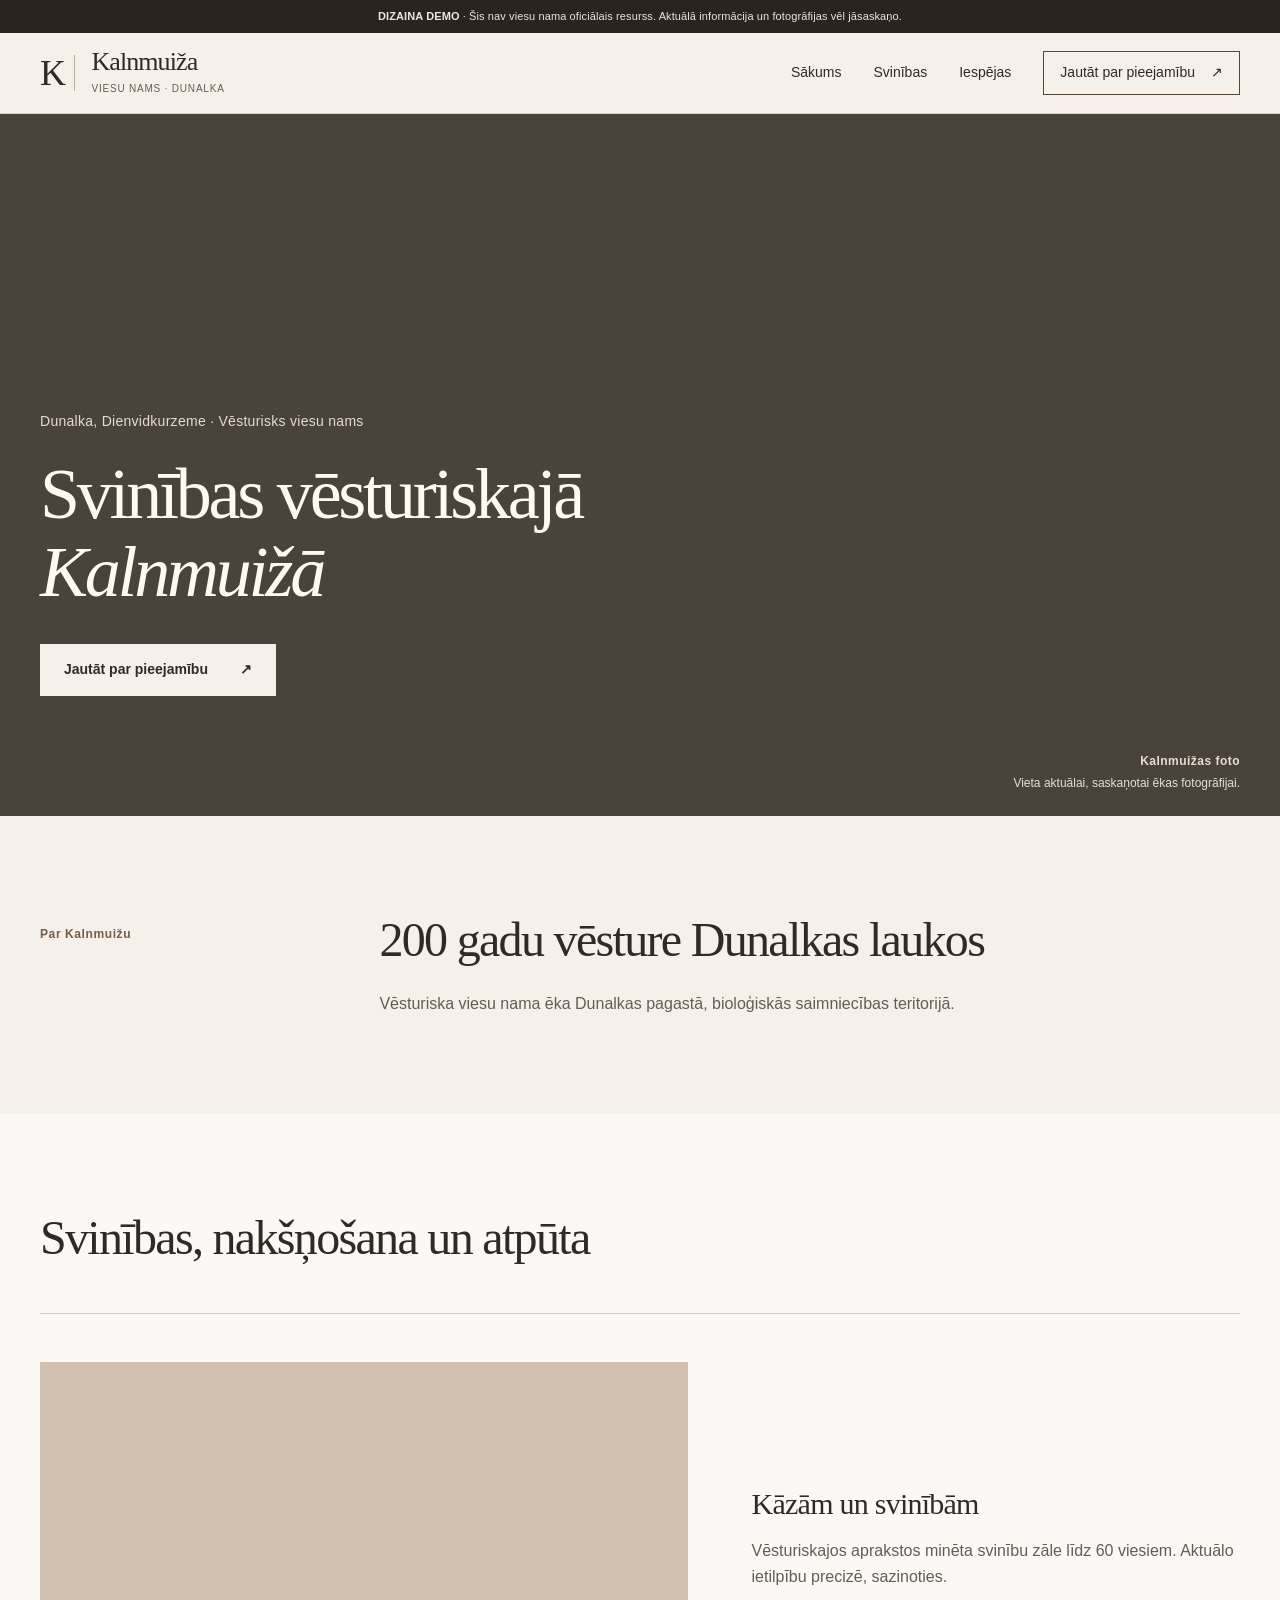
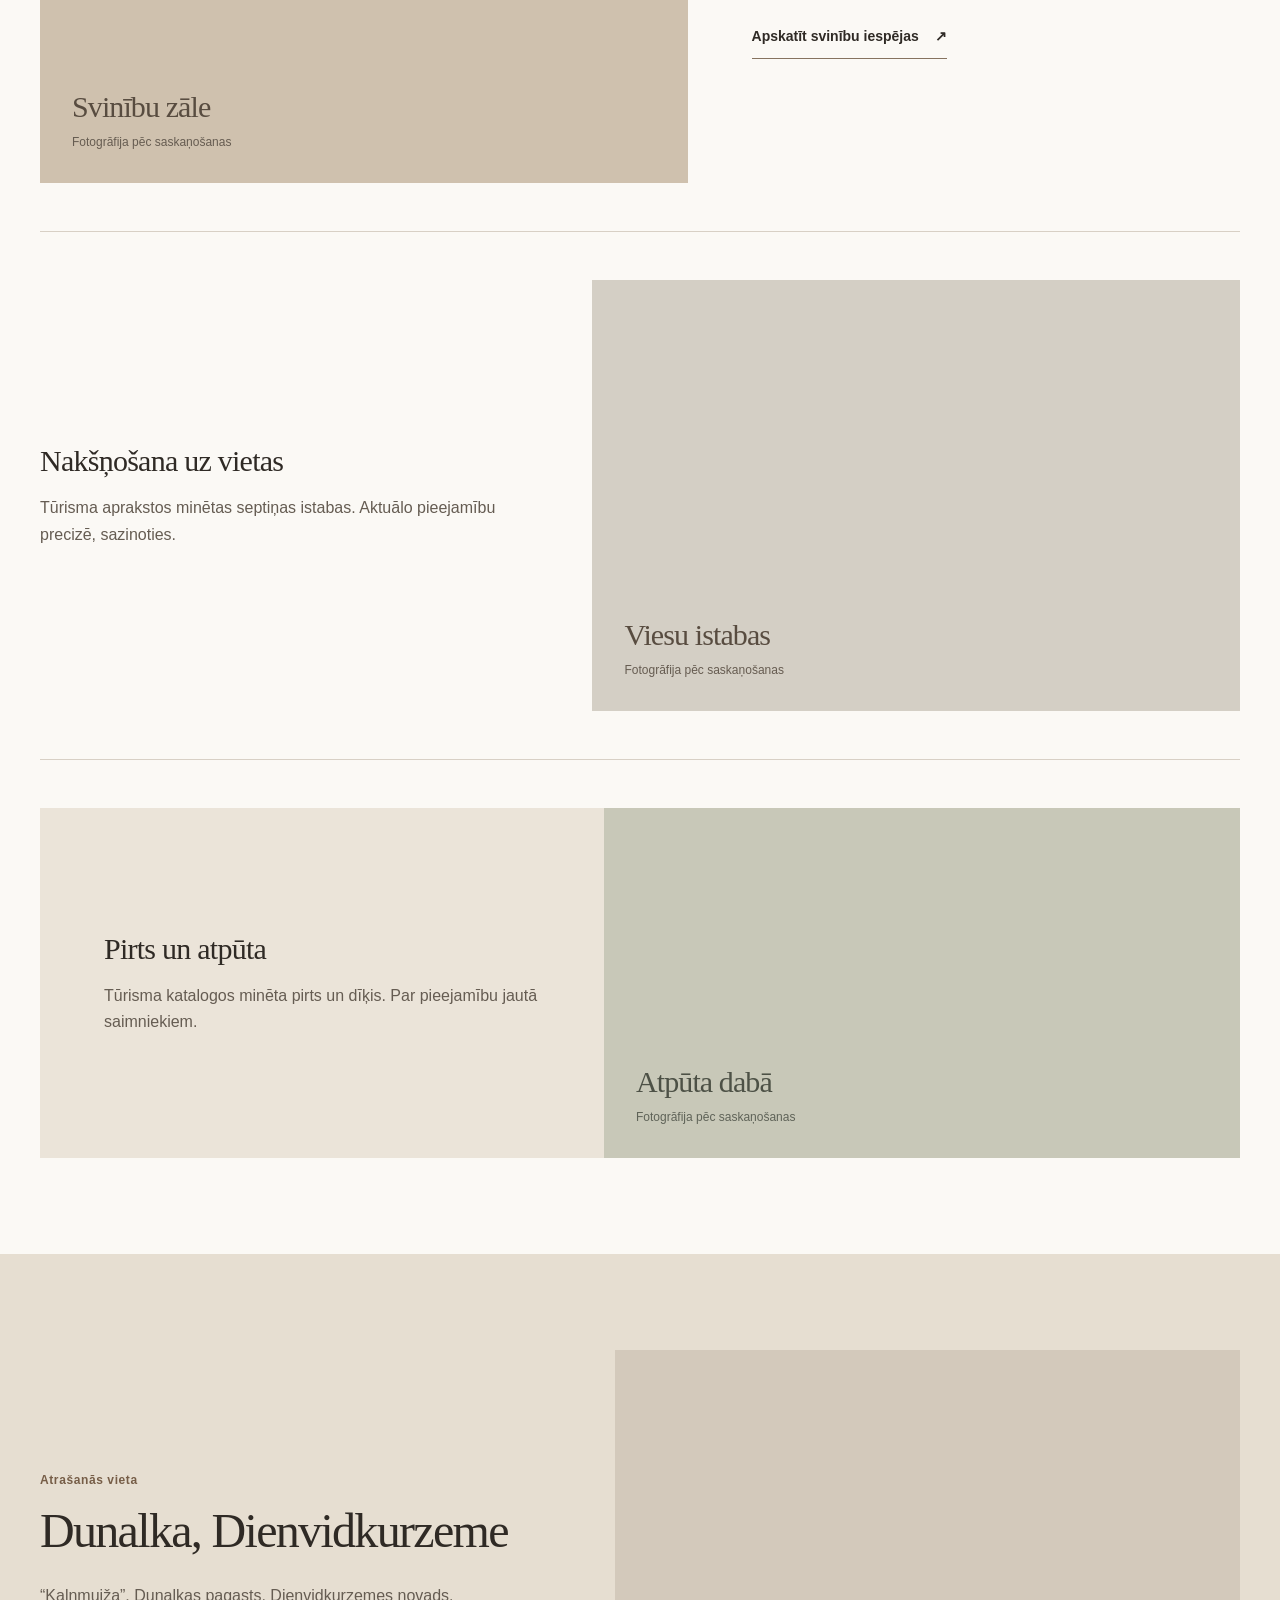
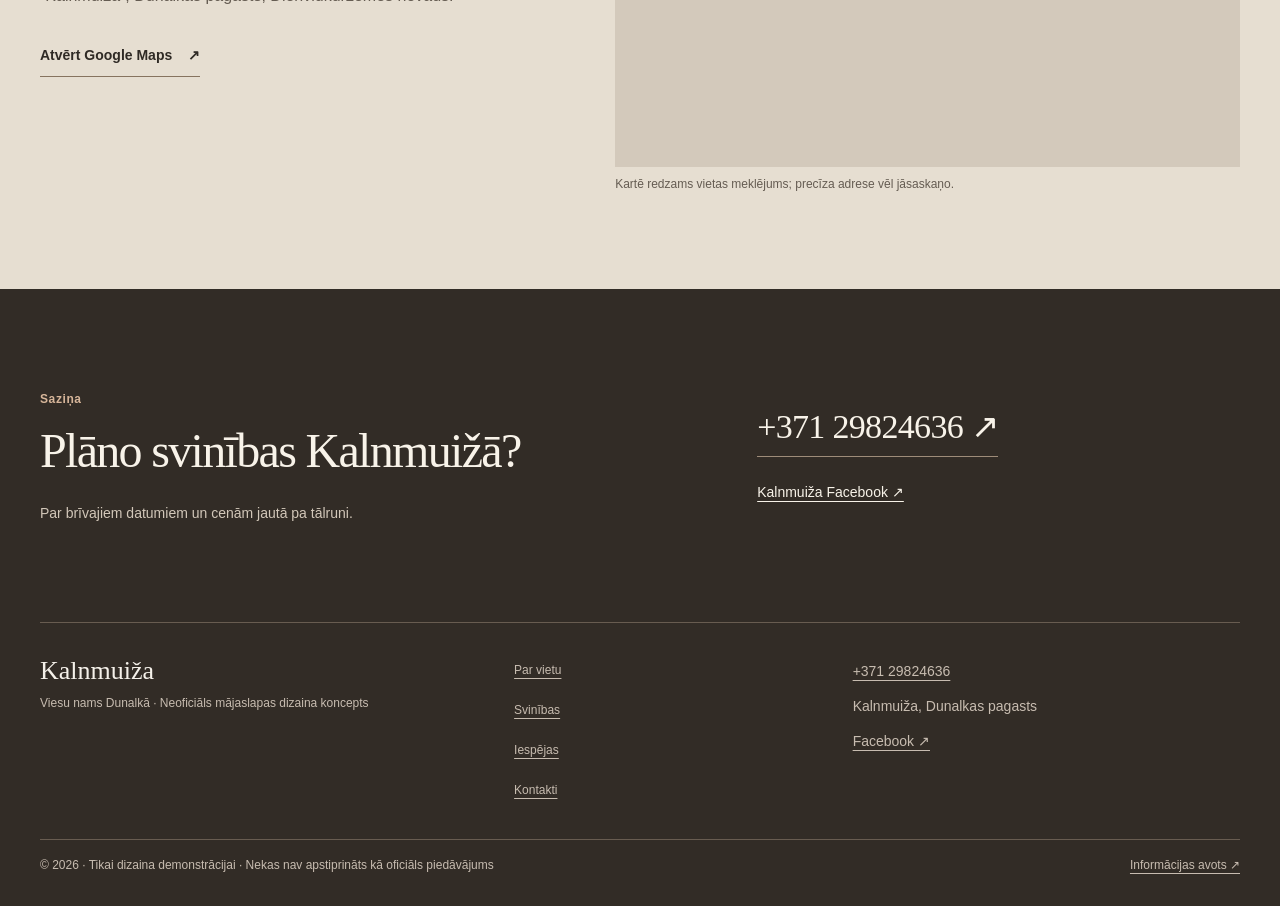
==== index.html @ fb132b7d "design: bring homepage navigation and editorial hierarchy in line with KARLE direction" ====
<!doctype html>
<html lang="lv">
<head>
  <meta charset="utf-8">
  <meta name="viewport" content="width=device-width, initial-scale=1">
  <meta name="theme-color" content="#f5f1ea">
  <meta name="robots" content="noindex,nofollow">
  <meta name="description" content="Kalnmuiža Dunalkā — viesu nama mājaslapas dizaina demo. Pakalpojumu nosacījumi un cenas vēl jāsaskaņo.">
  <title>Kalnmuiža | Svinību vieta Dunalkā — Dizaina demo</title>
  <link rel="stylesheet" href="styles.css">
</head>
<body>
  <a class="skip-link" href="#saturs">Pāriet uz saturu</a>
  <div class="demo-banner"><strong>DIZAINA DEMO</strong> · Šis nav viesu nama oficiālais resurss. Aktuālā informācija un fotogrāfijas vēl jāsaskaņo.</div>
  <header class="header" id="lapas-augsa">
    <div class="wrap header-in">
      <a class="brand" href="#sakums" aria-label="Kalnmuiža — uz sākumu">
        <span class="brand-sign" aria-hidden="true">K</span>
        <span class="brand-text"><strong>Kalnmuiža</strong><small>Viesu nams · Dunalka</small></span>
      </a>
      <nav class="header-nav" aria-label="Galvenā navigācija">
        <ul>
          <li><a href="#sakums" aria-current="page">Sākums</a></li>
          <li><a href="svinibas.html">Svinības</a></li>
          <li><a href="#iespejas">Iespējas</a></li>
          <li><a class="nav-contact" href="#kontakti">Jautāt par pieejamību <span aria-hidden="true">↗</span></a></li>
        </ul>
      </nav>
      <div class="mobile-actions">
        <a href="tel:+37129824636" class="mobile-call" aria-label="Zvanīt uz +371 29824636">Zvanīt ↗</a>
        <details class="menu">
          <summary aria-label="Atvērt navigācijas izvēlni">Izvēlne</summary>
          <nav class="mobile-links" aria-label="Mobilā navigācija">
            <ul>
              <li><a href="#sakums" aria-current="page">Sākums</a></li>
              <li><a href="svinibas.html">Svinības</a></li>
              <li><a href="#iespejas">Iespējas</a></li>
              <li><a href="#kontakti">Kontakti</a></li>
            </ul>
          </nav>
        </details>
      </div>
    </div>
  </header>
  <main id="saturs">
    <section class="hero" id="sakums" aria-labelledby="hero-title">
      <div class="wrap hero-inner">
        <div class="hero-copy">
          <p class="hero-kicker">Dunalka, Dienvidkurzeme · Vēsturisks viesu nams</p>
          <h1 id="hero-title">Svinības vēsturiskajā <em>Kalnmuižā</em></h1>
          <a class="cta" href="#kontakti">Jautāt par pieejamību <span aria-hidden="true">↗</span></a>
        </div>
      </div>
      <div class="hero-photo-label"><span>Kalnmuižas foto</span>Vieta aktuālai, saskaņotai ēkas fotogrāfijai.</div>
    </section>

    <section class="section wrap about" id="par-vietu" aria-labelledby="about-title">
      <div class="about-label"><span class="eyebrow">Par Kalnmuižu</span></div>
      <div class="about-copy">
        <h2 class="heading" id="about-title">200 gadu vēsture Dunalkas laukos</h2>
        <p class="body-copy">Vēsturiska viesu nama ēka Dunalkas pagastā, bioloģiskās saimniecības teritorijā.</p>
      </div>
    </section>

    <section class="section places" id="iespejas" aria-labelledby="places-title">
      <div class="wrap">
        <div class="places-head">
          <div><h2 class="heading" id="places-title">Svinības, nakšņošana un atpūta</h2></div>
        </div>

        <article class="feature" aria-labelledby="celebrate-title">
          <div class="feature-media" role="img" aria-label="Vieta īstai Kalnmuižas svinību zāles fotogrāfijai">
            <span class="placeholder"><strong>Svinību zāle</strong><small>Fotogrāfija pēc saskaņošanas</small></span>
          </div>
          <div class="feature-copy">

            <h3 id="celebrate-title">Kāzām un svinībām</h3>
            <p>Vēsturiskajos aprakstos minēta svinību zāle līdz 60 viesiem. Aktuālo ietilpību precizē, sazinoties.</p>
            <a class="detail-link feature-more" href="svinibas.html">Apskatīt svinību iespējas <span aria-hidden="true">↗</span></a>
          </div>
        </article>

        <article class="feature feature--reversed" aria-labelledby="stay-title">
          <div class="feature-media" role="img" aria-label="Vieta īstai Kalnmuižas viesu istabu fotogrāfijai">
            <span class="placeholder"><strong>Viesu istabas</strong><small>Fotogrāfija pēc saskaņošanas</small></span>
          </div>
          <div class="feature-copy">

            <h3 id="stay-title">Nakšņošana uz vietas</h3>
            <p>Tūrisma aprakstos minētas septiņas istabas. Aktuālo pieejamību precizē, sazinoties.</p>
          </div>
        </article>

        <article class="feature--last" aria-labelledby="nature-title">
          <div class="feature-copy">

            <h3 id="nature-title">Pirts un atpūta</h3>
            <p>Tūrisma katalogos minēta pirts un dīķis. Par pieejamību jautā saimniekiem.</p>
          </div>
          <div class="feature-media" role="img" aria-label="Vieta īstai Kalnmuižas teritorijas vai pirts fotogrāfijai">
            <span class="placeholder"><strong>Atpūta dabā</strong><small>Fotogrāfija pēc saskaņošanas</small></span>
          </div>
        </article>
      </div>
    </section>

    <section class="section where" aria-labelledby="where-title">
      <div class="wrap where-grid">
        <div class="where-copy">
          <span class="eyebrow">Atrašanās vieta</span>
          <h2 class="heading" id="where-title">Dunalka, Dienvidkurzeme</h2>
          <p class="where-description">“Kalnmuiža”, Dunalkas pagasts, Dienvidkurzemes novads.</p>
          <a class="detail-link" href="https://www.google.com/maps/search/?api=1&amp;query=Kalnmui%C5%BEa%20Dunalkas%20pagasts" target="_blank" rel="noopener noreferrer">Atvērt Google Maps <span aria-hidden="true">↗</span></a>
        </div>
        <div class="where-map">
          <div class="where-map-frame">
            <iframe title="Kalnmuižas meklējums Dunalkas pagastā Google Maps"
              src="https://maps.google.com/maps?q=Kalnmui%C5%BEa%2C%20Dunalkas%20pagasts%2C%20Dienvidkurzemes%20novads%2C%20Latvija&amp;z=13&amp;output=embed"
              loading="lazy" referrerpolicy="strict-origin-when-cross-origin" allowfullscreen></iframe>
          </div>
          <p class="where-map-note">Kartē redzams vietas meklējums; precīza adrese vēl jāsaskaņo.</p>
        </div>
      </div>
    </section>

    <section class="contact" id="kontakti" aria-labelledby="contact-title">
      <div class="wrap">
        <div class="contact-grid">
          <div>
            <span class="eyebrow">Saziņa</span>
            <h2 class="heading" id="contact-title">Plāno svinības Kalnmuižā?</h2>
            <p>Par brīvajiem datumiem un cenām jautā pa tālruni.</p>
          </div>
          <div class="contact-way">
            <a class="phone" href="tel:+37129824636" aria-label="Zvanīt uz +371 29824636">+371 29824636 ↗</a>
            <a href="https://www.facebook.com/Kalnmuiza" target="_blank" rel="noopener noreferrer">Kalnmuiža Facebook ↗</a>
          </div>
        </div>
        <footer class="footer">
          <div class="footer-brand"><strong>Kalnmuiža</strong><span>Viesu nams Dunalkā · Neoficiāls mājaslapas dizaina koncepts</span></div>
          <nav class="footer-nav" aria-label="Kājenes navigācija">
            <ul><li><a href="#par-vietu">Par vietu</a></li><li><a href="svinibas.html">Svinības</a></li><li><a href="#iespejas">Iespējas</a></li><li><a href="#kontakti">Kontakti</a></li></ul>
          </nav>
          <div class="footer-info"><a href="tel:+37129824636">+371 29824636</a><span>Kalnmuiža, Dunalkas pagasts</span><a href="https://www.facebook.com/Kalnmuiza" target="_blank" rel="noopener noreferrer">Facebook ↗</a></div>
        </footer>
        <div class="legal-row"><span>© 2026 · Tikai dizaina demonstrācijai · Nekas nav apstiprināts kā oficiāls piedāvājums</span><a href="https://www.dienvidkurzeme.travel/visainfo/item/svinibu-vietas/svinibu-vietas-1/viesu-nams-kalnmuiza-6/" target="_blank" rel="noopener noreferrer">Informācijas avots ↗</a></div>
      </div>
    </section>
  </main>

<script>
  (() => {
    const menu = document.querySelector('.menu');
    if (!menu) return;
    menu.querySelectorAll('a').forEach(link => link.addEventListener('click', () => { menu.open = false; }));
    document.addEventListener('keydown', event => {
      if (event.key === 'Escape' && menu.open) {
        menu.open = false;
        menu.querySelector('summary')?.focus();
      }
    });
    document.addEventListener('click', event => {
      if (menu.open && !menu.contains(event.target)) menu.open = false;
    });
  })();
</script>
</body>
</html>
---- styles.css ----
/* KESTREL VISUAL DIRECTION v1.1 — Kalnmuiža project-specific design system.
     LOCKED: Heritage Editorial, KARLE-inspired full-width hero, primary CTA.
     Type: 72/48/30/16 desktop, 40/32/24/16 mobile.
     Spacing: 4/8 px base, 1280 px container, 40/20 px gutters, 96/64 px sections.
     One coherent cascade, not incremental override patches. */
  :root {
    --cream:#f5f1ea;
    --paper:#fbf9f5;
    --stone:#ded4c7;
    --ink:#2f2a25;
    --muted:#655c52;
    --brown:#564437;
    --line:#d8d0c5;
    --forest:#40473e;
    --serif:Georgia,"Iowan Old Style","Palatino Linotype",serif;
    --sans:"Segoe UI",Arial,Helvetica,sans-serif;
    --container:1280px;
    --page-pad:40px;
    --section-pad:96px;
    --h1:72px;
    --h2:48px;
    --h3:30px;
    --body:16px;
    --secondary:14px;
    --label:12px;
    --s1:4px;--s2:8px;--s3:12px;--s4:16px;
    --s6:24px;--s8:32px;--s10:40px;--s12:48px;
    --s16:64px;--s20:80px;--s24:96px;--s30:120px;
    --header-height:80px;
  }

  /* Foundations */
  *,*::before,*::after {box-sizing:border-box;}
  html {scroll-behavior:smooth;}
  body {margin:0;background:var(--cream);color:var(--ink);font:400 var(--body)/1.6 var(--sans);-webkit-font-smoothing:antialiased;}
  h1,h2,h3,p,figure {margin:0;}
  a {color:inherit;text-decoration:none;}
  button,summary {font:inherit;}
  a:focus-visible,summary:focus-visible {outline:2px solid #b08c66;outline-offset:4px;}
  ::selection {background:#decbb5;color:var(--ink);}
  .wrap {width:100%;max-width:var(--container);margin-inline:auto;padding-inline:var(--page-pad);}
  .section {padding-block:var(--section-pad);}
  main section[id] {scroll-margin-top:calc(var(--header-height) + var(--s4));}
  .skip-link {position:fixed;top:-100px;left:var(--s4);z-index:50;background:var(--paper);padding:var(--s3) var(--s4);font-size:var(--secondary);}
  .skip-link:focus {top:var(--s4);}
  .demo-banner {padding:var(--s2) var(--s4);text-align:center;background:#29241f;color:#eee6da;font-size:11px;line-height:1.5;letter-spacing:.01em;}

  /* Header: clear logo, compact nav, one main action. */
  .header {position:sticky;top:0;z-index:15;background:var(--cream);border-bottom:1px solid var(--line);}
  .header-in {min-height:var(--header-height);display:flex;align-items:center;justify-content:space-between;gap:var(--s6);}
  .brand {display:flex;align-items:center;gap:var(--s4);min-width:0;flex-shrink:0;}
  .brand-sign {font:400 36px/1 var(--serif);letter-spacing:-.1em;padding-right:var(--s3);border-right:1px solid #b8ab9b;}
  .brand-text {display:flex;flex-direction:column;gap:var(--s1);}
  .brand-text strong {font:400 26px/1.1 var(--serif);letter-spacing:-.035em;white-space:nowrap;}
  .brand-text small {font-size:10px;letter-spacing:.08em;text-transform:uppercase;color:var(--muted);}
  .header-nav {font-size:var(--secondary);}
  .header-nav ul {display:flex;align-items:center;gap:var(--s8);list-style:none;margin:0;padding:0;}
  .header-nav li {display:flex;align-items:center;}
  .header-nav a {display:inline-flex;align-items:center;min-height:44px;white-space:nowrap;border-bottom:1px solid transparent;}
  .header-nav a:not(.nav-contact):hover {border-bottom-color:var(--ink);}
  .header-nav .header-phone {font-size:13px;}
  .nav-contact {padding:var(--s2) var(--s4);gap:var(--s4);border:1px solid var(--brown)!important;transition:background .18s,color .18s;}
  .nav-contact:hover {color:var(--paper);background:var(--brown);}
  .mobile-actions {display:none;align-items:center;gap:var(--s2);}
  .mobile-call {display:inline-flex;align-items:center;justify-content:center;min-height:44px;padding:var(--s2) var(--s3);background:var(--brown);color:var(--paper);font-size:var(--secondary);font-weight:600;}
  .menu {display:none;position:relative;}
  .menu summary {display:flex;align-items:center;min-height:44px;padding:var(--s2) var(--s3);font-size:var(--secondary);list-style:none;border:1px solid var(--line);cursor:pointer;}
  .menu summary::-webkit-details-marker {display:none;}
  .mobile-links {position:absolute;top:calc(100% + var(--s2));right:0;width:min(260px,calc(100vw - 40px));background:var(--paper);border:1px solid var(--line);box-shadow:0 16px 32px #2f2a2522;padding:var(--s2);}
  .mobile-links ul,.footer-nav ul {list-style:none;margin:0;padding:0;}
  .mobile-links a {display:flex;align-items:center;min-height:44px;padding:var(--s2) var(--s3);font-size:var(--secondary);}
  .mobile-links a:hover {background:var(--cream);}

  /* Hero: KARLE-inspired strong full-bleed composition, but warm Kalnmuiža heritage character. */
  .hero {position:relative;display:flex;align-items:flex-end;min-height:clamp(590px,78svh,790px);overflow:hidden;background:#49433b;color:#fffaf1;}
  .hero-inner {padding-block:var(--s24) var(--s30);}
  .hero-copy {max-width:720px;}
  .hero-kicker {margin-bottom:var(--s6);font-size:var(--secondary);line-height:1.5;letter-spacing:.02em;color:#e6dbcf;}
  .hero h1 {max-width:720px;margin-bottom:var(--s8);font:400 var(--h1)/1.08 var(--serif);letter-spacing:-.045em;text-wrap:balance;}
  .hero h1 em {font-style:italic;font-weight:400;}
  .cta {display:inline-flex;align-items:center;justify-content:space-between;gap:var(--s8);min-height:52px;padding:var(--s3) var(--s6);background:var(--cream);color:var(--ink);font-size:var(--secondary);font-weight:600;transition:background .18s;}
  .cta:hover {background:#e4d6c6;}
  .hero-photo-label {position:absolute;right:var(--page-pad);bottom:var(--s6);max-width:270px;text-align:right;font-size:var(--label);line-height:1.5;color:#e9ded0;}
  .hero-photo-label span {display:block;margin-bottom:var(--s1);font-size:var(--label);font-weight:600;letter-spacing:.04em;}

  /* Shared typography */
  .heading {font:400 var(--h2)/1.16 var(--serif);letter-spacing:-.035em;text-wrap:balance;}
  .eyebrow {font-size:var(--label);line-height:1.4;letter-spacing:.05em;font-weight:600;color:#765d47;}
  .body-copy {max-width:65ch;font-size:var(--body);line-height:1.65;color:var(--muted);}

  /* About: short editorial introduction with independent left label and story. */
  .about {display:grid;grid-template-columns:minmax(160px,.32fr) minmax(0,1fr);gap:var(--s16);align-items:start;}
  .about-label {padding-top:var(--s2);}
  .about-copy {max-width:720px;}
  .about .heading {margin-bottom:var(--s6);}
  .small-rule {display:none;}

  /* Services: KARLE-inspired editorial row cadence; no decorative cards. */
  .places {background:var(--paper);}
  .places-head {margin-bottom:var(--s12);}
  .places-head .heading {max-width:800px;}
  .feature {display:grid;grid-template-columns:minmax(0,1.14fr) minmax(0,.86fr);gap:var(--s16);align-items:center;padding-block:var(--s12);border-top:1px solid var(--line);}
  .feature--reversed {grid-template-columns:minmax(0,.86fr) minmax(0,1.14fr);border-bottom:1px solid var(--line);}
  .feature--reversed .feature-media {grid-column:2;grid-row:1;}
  .feature--reversed .feature-copy {grid-column:1;grid-row:1;}
  .feature-media {position:relative;min-width:0;aspect-ratio:1.54;background:#cfc1ae;}
  .feature--reversed .feature-media {aspect-ratio:1.50;background:#d4cfc5;}
  .feature-media .placeholder {position:absolute;left:var(--s8);bottom:var(--s8);max-width:calc(100% - 64px);text-align:left;color:#584c40;}
  .feature-media .placeholder strong {display:block;margin-bottom:var(--s2);font:400 var(--h3)/1.2 var(--serif);letter-spacing:-.03em;}
  .feature-media .placeholder small {display:block;font-size:var(--label);line-height:1.5;color:#665c51;}
  .feature-copy {max-width:490px;}
  .feature-copy h3 {margin-bottom:var(--s4);font:400 var(--h3)/1.2 var(--serif);letter-spacing:-.025em;}
  .feature-copy p {max-width:56ch;font-size:var(--body);line-height:1.65;color:var(--muted);}
  .feature--last {display:grid;grid-template-columns:minmax(0,.94fr) minmax(0,1.06fr);margin-top:var(--s12);background:#ebe4d9;align-items:stretch;}
  .feature--last .feature-copy {align-self:center;padding:var(--s16);max-width:none;}
  .feature--last .feature-media {min-height:350px;aspect-ratio:auto;background:#c8c8b8;}
  .feature--last .feature-media .placeholder strong {color:#4d5146;}
  .feature--last .feature-media .placeholder small {color:#5f6358;}

  /* Location: no decorative duplicate location statement. */
  .where {background:#e6ded1;padding-block:var(--section-pad);}
  .where-grid {display:grid;grid-template-columns:minmax(0,.9fr) minmax(0,1.1fr);align-items:center;gap:var(--s16);}
  .where-copy {min-width:0;max-width:530px;}
  .where-map {min-width:0;}
  .where-map-frame {position:relative;aspect-ratio:1.5;min-height:320px;background:#d3c9bb;overflow:hidden;}
  .where-map-frame iframe {display:block;position:absolute;inset:0;width:100%;height:100%;border:0;}
  .where-map-note {margin-top:var(--s2);font-size:var(--label);line-height:1.5;color:var(--muted);}
  .where .heading {margin:var(--s3) 0 var(--s6);}
  .where-description {max-width:65ch;margin-bottom:var(--s6);font-size:var(--body);line-height:1.65;color:var(--muted);}
  .detail-link {display:inline-flex;align-items:center;min-height:44px;gap:var(--s4);border-bottom:1px solid #86735f;font-size:var(--secondary);font-weight:600;}
  .detail-link:hover {border-bottom-color:var(--ink);}

  /* Contact and footer */
  .contact {padding:var(--section-pad) 0 var(--s8);background:#322c26;color:#f8f3e9;}
  .contact-grid {display:grid;grid-template-columns:minmax(0,1.15fr) minmax(0,.85fr);gap:var(--s16);align-items:center;}
  .contact .eyebrow {color:#d7b69a;}
  .contact .heading {margin:var(--s3) 0 var(--s6);max-width:620px;}
  .contact p {max-width:55ch;font-size:var(--secondary);line-height:1.7;color:#d2c7b9;}
  .contact-way {display:flex;flex-direction:column;align-items:flex-start;gap:var(--s6);}
  .phone {display:inline-block;font:400 34px/1.2 var(--serif);letter-spacing:-.02em;border-bottom:1px solid #9e8c79;padding-bottom:var(--s2);}
  .phone:hover {color:#e4c9ac;}
  .contact-way a:not(.phone) {font-size:var(--secondary);text-decoration:underline;text-underline-offset:4px;}
  .footer {display:grid;grid-template-columns:minmax(0,1.1fr) minmax(0,.75fr) minmax(0,1fr);gap:var(--s12);margin-top:var(--s24);padding-top:var(--s8);border-top:1px solid #685c50;font-size:var(--label);color:#c7bcb0;}
  .footer-brand,.footer-info {display:flex;flex-direction:column;gap:var(--s2);}
  .footer-brand strong {font:400 26px/1.2 var(--serif);color:#f5f1ea;}
  .footer-nav ul {display:flex;flex-direction:column;gap:var(--s2);}
  .footer-nav a,.footer-info a {display:inline-flex;align-items:center;min-height:32px;text-decoration:underline;text-underline-offset:4px;}
  .footer-info {font-size:var(--secondary);}
  .legal-row {display:flex;align-items:start;justify-content:space-between;gap:var(--s6);margin-top:var(--s8);padding-top:var(--s4);border-top:1px solid #685c50;color:#c7bcb0;font-size:var(--label);line-height:1.5;}
  .legal-row a {text-decoration:underline;text-underline-offset:4px;white-space:nowrap;}

  /* Tablet: keep usable nav and balanced columns. */
  @media(max-width:1120px) {
    .header-nav {display:none;}
    .mobile-actions,.menu {display:flex;}
  }
  @media(max-width:1024px) {
    :root {--page-pad:32px;}
    .feature,.feature--reversed {gap:var(--s12);}
    .contact-grid {gap:var(--s12);}
  }
  @media(max-width:860px) {
    .about {grid-template-columns:1fr;gap:var(--s6);}
    .feature,.feature--reversed {grid-template-columns:1fr;gap:var(--s6);}
    .feature--reversed .feature-media,.feature--reversed .feature-copy {grid-column:auto;grid-row:auto;}
    .feature-media,.feature--reversed .feature-media {aspect-ratio:1.5;}
    .feature--last {grid-template-columns:1fr;}
    .feature--last .feature-copy {grid-row:2;padding:var(--s8);}
    .feature--last .feature-media {grid-row:1;min-height:0;aspect-ratio:1.5;}
    .contact-grid {grid-template-columns:1fr;gap:var(--s12);}
    .where-grid {grid-template-columns:1fr;gap:var(--s8);}
    .where-copy {max-width:650px;}
    .footer {grid-template-columns:repeat(2,minmax(0,1fr));}
    .footer-brand {grid-column:1/-1;}
    .hero-photo-label {right:var(--page-pad);}
  }
  /* Mobile gets its own typography, gutter and section rhythm. */
  @media(max-width:760px) {
    :root {--page-pad:20px;--section-pad:64px;--h1:40px;--h2:32px;--h3:24px;--header-height:72px;}
    .header-in {min-height:var(--header-height);gap:var(--s2);}
    .brand {gap:var(--s2);}
    .brand-sign {font-size:30px;padding-right:var(--s2);}
    .brand-text strong {font-size:23px;}
    .brand-text small {font-size:9px;letter-spacing:.02em;}
    .hero {display:flex;flex-direction:column;align-items:stretch;justify-content:center;min-height:clamp(510px,73svh,680px);}
    .hero-inner {padding-block:var(--s24) var(--s12);}
    .hero h1 {max-width:560px;margin-bottom:var(--s6);}
    .hero-kicker {margin-bottom:var(--s4);}
    .hero-photo-label {position:static;max-width:none;padding:0 var(--page-pad) var(--s6);text-align:left;font-size:11px;}
    .hero-photo-label span {display:inline;margin-right:var(--s2);}
    .about {gap:var(--s6);}
    .places-head {margin-bottom:var(--s8);}
    .feature,.feature--reversed {gap:var(--s6);padding-block:var(--s8);margin-bottom:0;}
    .feature-media,.feature--reversed .feature-media {aspect-ratio:1.25;}
    .feature-media .placeholder {left:var(--s6);bottom:var(--s6);max-width:calc(100% - 48px);}
    .feature--last {margin-top:var(--s8);}
    .feature--last .feature-copy {padding:var(--s6);}
    .feature--last .feature-media {aspect-ratio:1.25;}
    .where .heading {margin-block:var(--s3) var(--s6);}
    .where-map-frame {min-height:260px;aspect-ratio:4/3;}
    .contact-way {gap:var(--s4);}
    .footer {margin-top:var(--s16);gap:var(--s8);}
    .legal-row {flex-direction:column;gap:var(--s3);}
  }
  @media(max-width:420px) {
    .brand-text strong {font-size:21px;}
    .brand-text small {font-size:8px;}
    .mobile-call,.menu summary {font-size:13px;padding-inline:var(--s2);}
    .phone {font-size:30px;}
  }
  @media(max-width:350px) {
    .brand-sign {display:none;}
  }
  @media(prefers-reduced-motion:reduce) {
    html {scroll-behavior:auto;}
    *,*::before,*::after {transition:none!important;animation:none!important;}
  }


.feature-more {margin-top:var(--s6);}

/* Svinības — KARLE editorial principles, Kalnmuiža's own warm historical identity.
   Full-width photography-led composition (honest placeholder until licensed photos),
   quiet information strip, alternating large editorial layouts. No cards or gimmicks. */
.celebration-hero {
  position:relative; display:flex; align-items:flex-end;
  min-height:clamp(540px,76svh,780px);
  background:#4a4239; color:var(--paper); overflow:hidden;
}
.celebration-hero-inner {
  position:relative;display:flex;align-items:flex-end;justify-content:space-between;
  width:100%;gap:var(--s16);padding-top:var(--s30);padding-bottom:var(--s24);
}
.celebration-hero-content {max-width:800px;}
.celebration-hero .eyebrow {display:block;margin-bottom:var(--s6);color:#e1d5c5;letter-spacing:.09em;text-transform:uppercase;}
.celebration-hero h1 {
  max-width:760px;font:400 var(--h1)/1.1 var(--serif);letter-spacing:-.045em;
  text-wrap:balance;
}
.celebration-hero .celebration-cta {
  display:inline-flex;align-items:center;justify-content:space-between;
  min-height:52px;gap:var(--s8);margin-top:var(--s10);
  padding:var(--s3) var(--s6);border:1px solid #eee3d4;
  font-size:var(--secondary);font-weight:500;color:#fffaf1;
  transition:color .18s,background .18s;
}
.celebration-hero .celebration-cta:hover {background:#f5f1ea;color:var(--ink);}
.celebration-hero .celebration-cta:focus-visible {outline:2px solid #fffaf1;outline-offset:4px;}
.celebration-photo-label {
  flex:0 0 205px;max-width:205px;align-self:flex-end;
  padding-bottom:var(--s1);font-size:var(--label);line-height:1.5;text-align:right;color:#ddd0bf;
}
.celebration-photo-label strong {
  display:block;margin-bottom:var(--s1);font-size:var(--label);
  font-weight:600;letter-spacing:.08em;text-transform:uppercase;
}
/* Only verified generic categories; do not imply unconfirmed booking facilities. */
.celebration-strip {background:var(--cream);border-bottom:1px solid var(--line);}
.celebration-strip-inner {display:grid;grid-template-columns:repeat(3,minmax(0,1fr));gap:var(--s6);align-items:center;padding-top:var(--s6);padding-bottom:var(--s6);}
.celebration-strip span {font-size:var(--secondary);line-height:1.5;color:var(--muted);}
.celebration-strip span:not(:first-child) {padding-left:var(--s6);border-left:1px solid var(--line);}

.celebration-spaces {background:var(--paper);}
.celebration-spaces-head {margin-bottom:var(--s16);}
.celebration-spaces-head .eyebrow {display:block;margin-bottom:var(--s3);}
.celebration-spaces-head .heading {max-width:720px;}
.celebration-showcase {border-top:1px solid var(--line);}
.celebration-row {
  display:grid;grid-template-columns:minmax(0,1.12fr) minmax(0,.88fr);
  gap:var(--s16);align-items:center;padding:var(--s10) 0;
  border-bottom:1px solid var(--line);
}
.celebration-row--reverse {grid-template-columns:minmax(0,.88fr) minmax(0,1.12fr);}
.celebration-row--reverse .celebration-image {grid-column:2;grid-row:1;}
.celebration-row--reverse .celebration-copy {grid-column:1;grid-row:1;}
.celebration-image {
  position:relative;aspect-ratio:1.55;overflow:hidden;min-width:0;
  background:#cec0af;
}
.celebration-row--reverse .celebration-image {aspect-ratio:1.48;background:#c9c3b8;}
.celebration-image-note {
  position:absolute;bottom:var(--s6);left:var(--s6);
  max-width:calc(100% - 48px);font-size:var(--label);
  line-height:1.5;color:#564a3e;
}
.celebration-copy {max-width:460px;}
.celebration-copy h3 {font:400 var(--h3)/1.2 var(--serif);letter-spacing:-.025em;margin-bottom:var(--s4);}
.celebration-copy p {font-size:var(--body);line-height:1.65;max-width:48ch;color:var(--muted);}
.celebration-source {margin-top:var(--s6);font-size:var(--label);line-height:1.65;color:var(--muted);}
.celebration-source a {text-decoration:underline;text-underline-offset:4px;}

@media(max-width:1024px) {
  .celebration-hero-inner {gap:var(--s8);}
  .celebration-row,.celebration-row--reverse {gap:var(--s12);}
}
@media(max-width:860px) {
  .celebration-row,.celebration-row--reverse {grid-template-columns:1fr;gap:var(--s6);}
  .celebration-row--reverse .celebration-image,.celebration-row--reverse .celebration-copy {grid-column:auto;grid-row:auto;}
  .celebration-image,.celebration-row--reverse .celebration-image {aspect-ratio:1.6;}
  .celebration-copy {max-width:640px;}
}
@media(max-width:760px) {
  .celebration-hero {min-height:0;}
  .celebration-hero-inner {display:block;padding-top:var(--s30);padding-bottom:var(--s16);}
  .celebration-hero .eyebrow {margin-bottom:var(--s4);}
  .celebration-hero .celebration-cta {margin-top:var(--s8);}
  .celebration-photo-label {max-width:none;margin-top:var(--s24);text-align:left;}
  .celebration-photo-label strong {display:inline;margin-right:var(--s2);}
  .celebration-strip-inner {grid-template-columns:1fr;gap:var(--s3);padding-block:var(--s6);}
  .celebration-strip span:not(:first-child) {padding-left:0;border-left:0;}
  .celebration-spaces-head {margin-bottom:var(--s8);}
  .celebration-row,.celebration-row--reverse {padding:var(--s6) 0;gap:var(--s6);}
  .celebration-image,.celebration-row--reverse .celebration-image {aspect-ratio:1.33;}
}
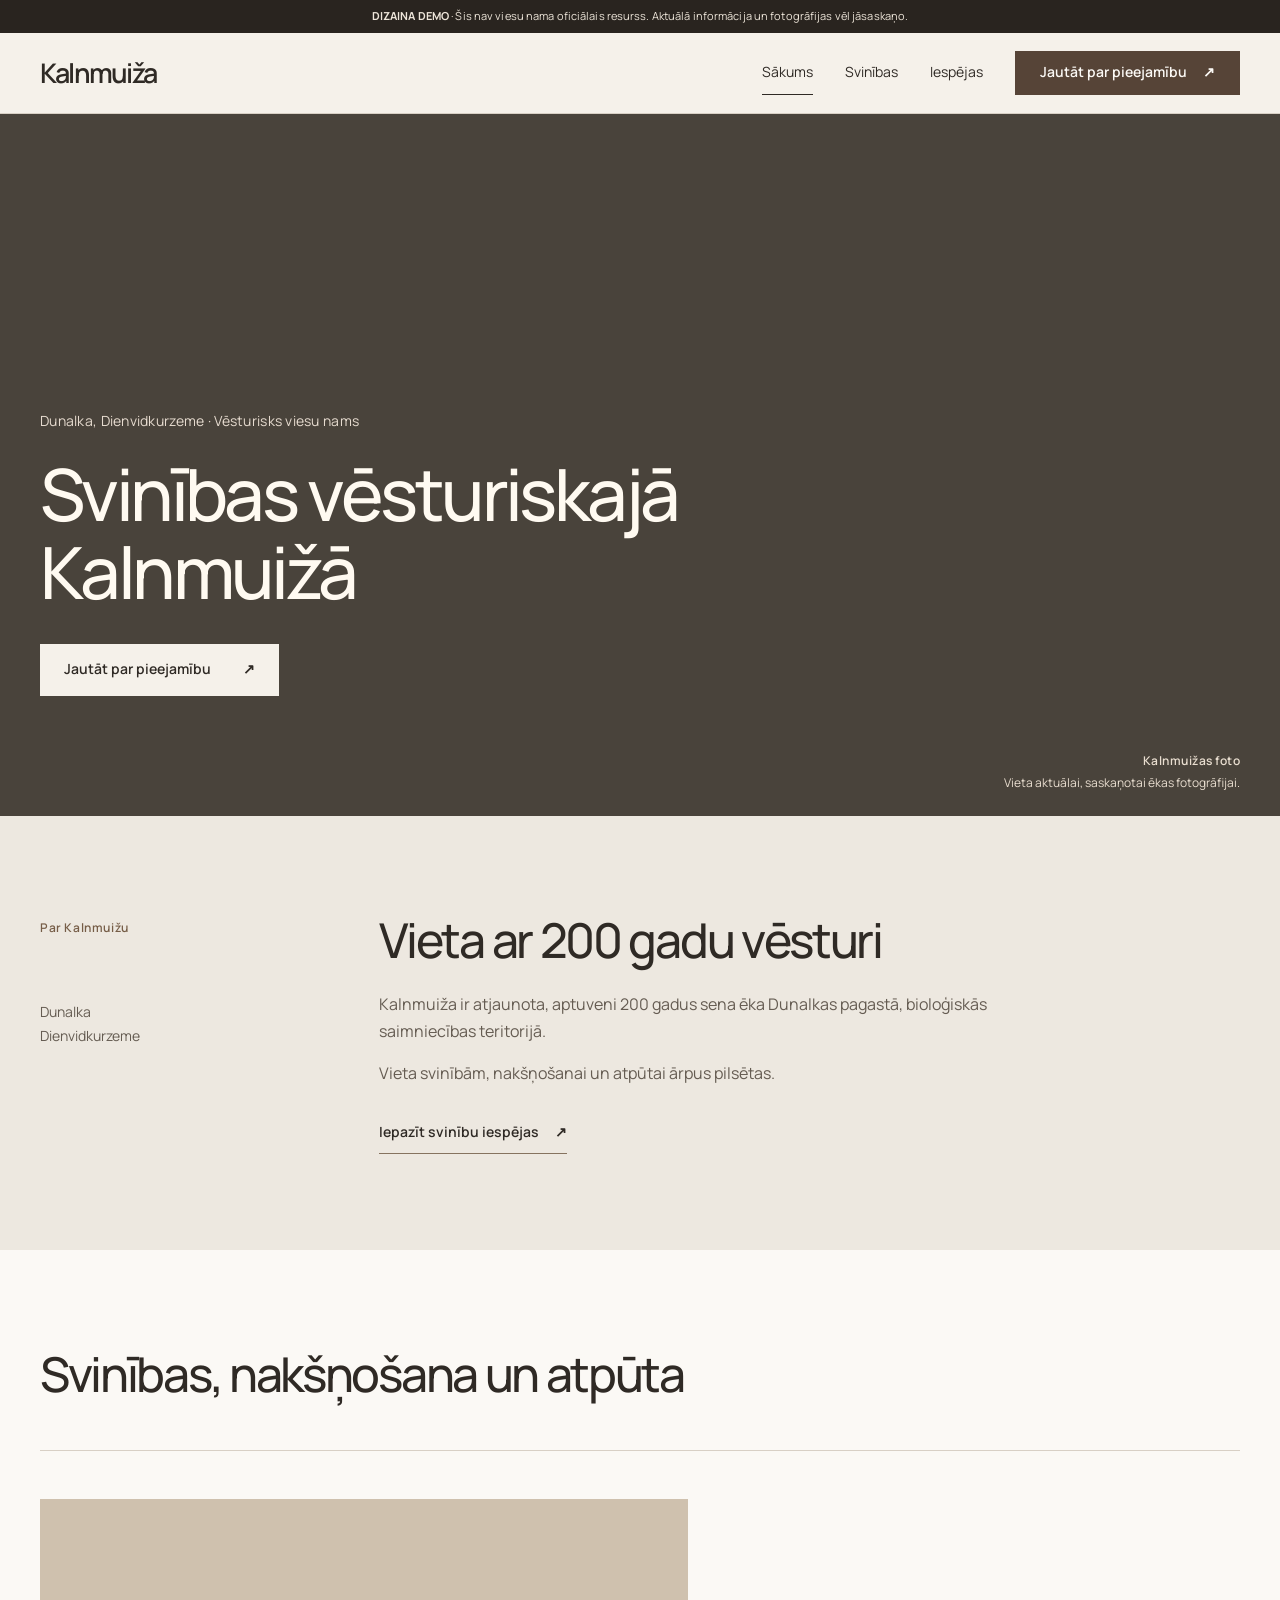
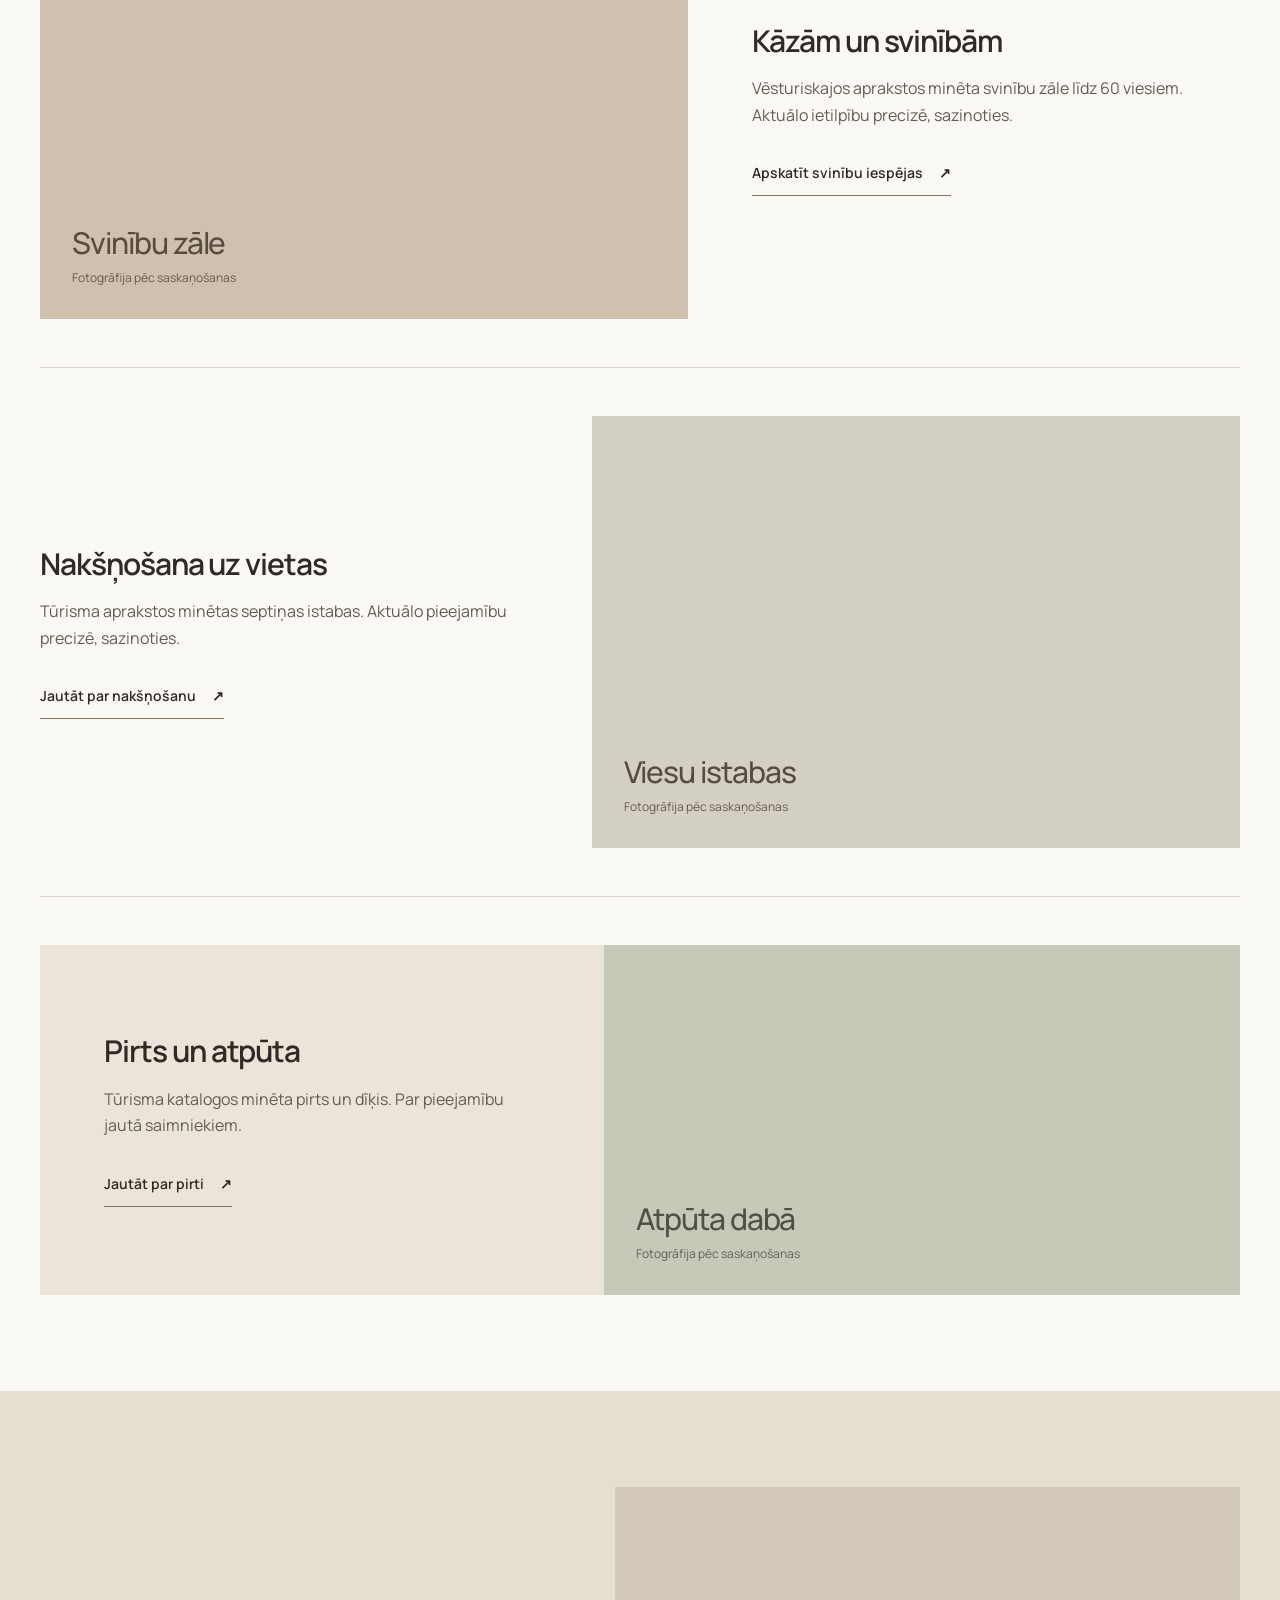
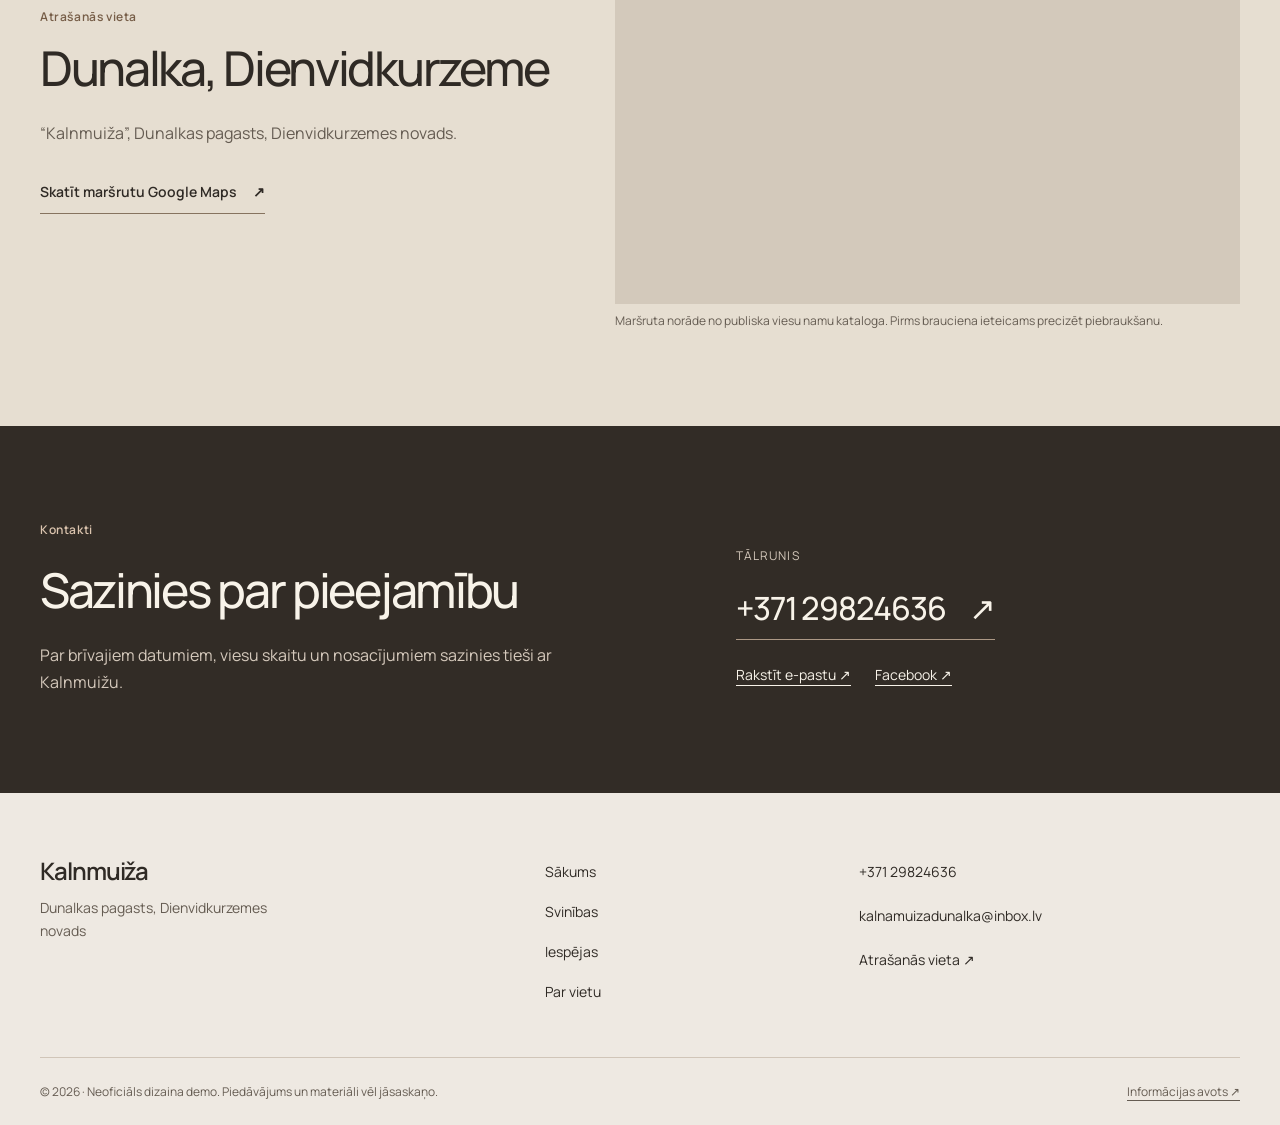
==== commit c508d4b7: "design: address seven homepage annotations including font, about, CTA, map and contacts" ====
--- a/index.html
+++ b/index.html
@@ -7,6 +7,9 @@
   <meta name="robots" content="noindex,nofollow">
   <meta name="description" content="Kalnmuiža Dunalkā — viesu nama mājaslapas dizaina demo. Pakalpojumu nosacījumi un cenas vēl jāsaskaņo.">
   <title>Kalnmuiža | Svinību vieta Dunalkā — Dizaina demo</title>
+  <link rel="preconnect" href="https://fonts.googleapis.com">
+  <link rel="preconnect" href="https://fonts.gstatic.com" crossorigin>
+  <link href="https://fonts.googleapis.com/css2?family=Manrope:wght@400;500;600;700&display=swap" rel="stylesheet">
   <link rel="stylesheet" href="styles.css">
 </head>
 <body>
@@ -15,8 +18,7 @@
   <header class="header" id="lapas-augsa">
     <div class="wrap header-in">
       <a class="brand" href="#sakums" aria-label="Kalnmuiža — uz sākumu">
-        <span class="brand-sign" aria-hidden="true">K</span>
-        <span class="brand-text"><strong>Kalnmuiža</strong><small>Viesu nams · Dunalka</small></span>
+        <span class="brand-wordmark">Kalnmuiža</span>
       </a>
       <nav class="header-nav" aria-label="Galvenā navigācija">
         <ul>
@@ -47,18 +49,25 @@
       <div class="wrap hero-inner">
         <div class="hero-copy">
           <p class="hero-kicker">Dunalka, Dienvidkurzeme · Vēsturisks viesu nams</p>
-          <h1 id="hero-title">Svinības vēsturiskajā <em>Kalnmuižā</em></h1>
+          <h1 id="hero-title">Svinības vēsturiskajā Kalnmuižā</h1>
           <a class="cta" href="#kontakti">Jautāt par pieejamību <span aria-hidden="true">↗</span></a>
         </div>
       </div>
       <div class="hero-photo-label"><span>Kalnmuižas foto</span>Vieta aktuālai, saskaņotai ēkas fotogrāfijai.</div>
     </section>
 
-    <section class="section wrap about" id="par-vietu" aria-labelledby="about-title">
-      <div class="about-label"><span class="eyebrow">Par Kalnmuižu</span></div>
-      <div class="about-copy">
-        <h2 class="heading" id="about-title">200 gadu vēsture Dunalkas laukos</h2>
-        <p class="body-copy">Vēsturiska viesu nama ēka Dunalkas pagastā, bioloģiskās saimniecības teritorijā.</p>
+    <section class="section about-section" id="par-vietu" aria-labelledby="about-title">
+      <div class="wrap about">
+        <div class="about-label">
+          <span class="eyebrow">Par Kalnmuižu</span>
+          <span class="about-region">Dunalka<br>Dienvidkurzeme</span>
+        </div>
+        <div class="about-copy">
+          <h2 class="heading" id="about-title">Vieta ar 200 gadu vēsturi</h2>
+          <p class="body-copy">Kalnmuiža ir atjaunota, aptuveni 200 gadus sena ēka Dunalkas pagastā, bioloģiskās saimniecības teritorijā.</p>
+          <p class="body-copy">Vieta svinībām, nakšņošanai un atpūtai ārpus pilsētas.</p>
+          <a class="detail-link about-link" href="svinibas.html">Iepazīt svinību iespējas <span aria-hidden="true">↗</span></a>
+        </div>
       </div>
     </section>
 
@@ -88,6 +97,7 @@
 
             <h3 id="stay-title">Nakšņošana uz vietas</h3>
             <p>Tūrisma aprakstos minētas septiņas istabas. Aktuālo pieejamību precizē, sazinoties.</p>
+            <a class="detail-link feature-more" href="#kontakti">Jautāt par nakšņošanu <span aria-hidden="true">↗</span></a>
           </div>
         </article>
 
@@ -96,6 +106,7 @@
 
             <h3 id="nature-title">Pirts un atpūta</h3>
             <p>Tūrisma katalogos minēta pirts un dīķis. Par pieejamību jautā saimniekiem.</p>
+            <a class="detail-link feature-more" href="#kontakti">Jautāt par pirti <span aria-hidden="true">↗</span></a>
           </div>
           <div class="feature-media" role="img" aria-label="Vieta īstai Kalnmuižas teritorijas vai pirts fotogrāfijai">
             <span class="placeholder"><strong>Atpūta dabā</strong><small>Fotogrāfija pēc saskaņošanas</small></span>
@@ -110,42 +121,52 @@
           <span class="eyebrow">Atrašanās vieta</span>
           <h2 class="heading" id="where-title">Dunalka, Dienvidkurzeme</h2>
           <p class="where-description">“Kalnmuiža”, Dunalkas pagasts, Dienvidkurzemes novads.</p>
-          <a class="detail-link" href="https://www.google.com/maps/search/?api=1&amp;query=Kalnmui%C5%BEa%20Dunalkas%20pagasts" target="_blank" rel="noopener noreferrer">Atvērt Google Maps <span aria-hidden="true">↗</span></a>
+          <a class="detail-link" href="https://www.google.com/maps/dir/?api=1&amp;destination=56.6821363853466%2C21.352693304387003" target="_blank" rel="noopener noreferrer">Skatīt maršrutu Google Maps <span aria-hidden="true">↗</span></a>
         </div>
         <div class="where-map">
           <div class="where-map-frame">
-            <iframe title="Kalnmuižas meklējums Dunalkas pagastā Google Maps"
-              src="https://maps.google.com/maps?q=Kalnmui%C5%BEa%2C%20Dunalkas%20pagasts%2C%20Dienvidkurzemes%20novads%2C%20Latvija&amp;z=13&amp;output=embed"
+            <iframe title="Kalnmuižas atrašanās vieta pēc viesu namu kataloga maršruta koordinātām"
+              src="https://maps.google.com/maps?q=56.6821363853466%2C21.352693304387003&amp;z=15&amp;output=embed"
               loading="lazy" referrerpolicy="strict-origin-when-cross-origin" allowfullscreen></iframe>
           </div>
-          <p class="where-map-note">Kartē redzams vietas meklējums; precīza adrese vēl jāsaskaņo.</p>
+          <p class="where-map-note">Maršruta norāde no publiska viesu namu kataloga. Pirms brauciena ieteicams precizēt piebraukšanu.</p>
         </div>
       </div>
     </section>
 
     <section class="contact" id="kontakti" aria-labelledby="contact-title">
-      <div class="wrap">
-        <div class="contact-grid">
-          <div>
-            <span class="eyebrow">Saziņa</span>
-            <h2 class="heading" id="contact-title">Plāno svinības Kalnmuižā?</h2>
-            <p>Par brīvajiem datumiem un cenām jautā pa tālruni.</p>
-          </div>
-          <div class="contact-way">
-            <a class="phone" href="tel:+37129824636" aria-label="Zvanīt uz +371 29824636">+371 29824636 ↗</a>
-            <a href="https://www.facebook.com/Kalnmuiza" target="_blank" rel="noopener noreferrer">Kalnmuiža Facebook ↗</a>
+      <div class="wrap contact-grid">
+        <div class="contact-intro">
+          <span class="eyebrow">Kontakti</span>
+          <h2 class="heading" id="contact-title">Sazinies par pieejamību</h2>
+          <p>Par brīvajiem datumiem, viesu skaitu un nosacījumiem sazinies tieši ar Kalnmuižu.</p>
+        </div>
+        <div class="contact-way">
+          <span class="contact-label">Tālrunis</span>
+          <a class="phone" href="tel:+37129824636" aria-label="Zvanīt uz +371 29824636">+371 29824636 <span aria-hidden="true">↗</span></a>
+          <div class="contact-secondary">
+            <a href="mailto:kalnamuizadunalka@inbox.lv">Rakstīt e-pastu ↗</a>
+            <a href="https://www.facebook.com/Kalnmuiza" target="_blank" rel="noopener noreferrer">Facebook ↗</a>
           </div>
         </div>
-        <footer class="footer">
-          <div class="footer-brand"><strong>Kalnmuiža</strong><span>Viesu nams Dunalkā · Neoficiāls mājaslapas dizaina koncepts</span></div>
-          <nav class="footer-nav" aria-label="Kājenes navigācija">
-            <ul><li><a href="#par-vietu">Par vietu</a></li><li><a href="svinibas.html">Svinības</a></li><li><a href="#iespejas">Iespējas</a></li><li><a href="#kontakti">Kontakti</a></li></ul>
-          </nav>
-          <div class="footer-info"><a href="tel:+37129824636">+371 29824636</a><span>Kalnmuiža, Dunalkas pagasts</span><a href="https://www.facebook.com/Kalnmuiza" target="_blank" rel="noopener noreferrer">Facebook ↗</a></div>
-        </footer>
-        <div class="legal-row"><span>© 2026 · Tikai dizaina demonstrācijai · Nekas nav apstiprināts kā oficiāls piedāvājums</span><a href="https://www.dienvidkurzeme.travel/visainfo/item/svinibu-vietas/svinibu-vietas-1/viesu-nams-kalnmuiza-6/" target="_blank" rel="noopener noreferrer">Informācijas avots ↗</a></div>
       </div>
     </section>
+    <footer class="site-footer">
+      <div class="wrap">
+        <div class="footer">
+          <div class="footer-brand"><strong>Kalnmuiža</strong><span>Dunalkas pagasts, Dienvidkurzemes novads</span></div>
+          <nav class="footer-nav" aria-label="Kājenes navigācija">
+            <ul><li><a href="#sakums">Sākums</a></li><li><a href="svinibas.html">Svinības</a></li><li><a href="#iespejas">Iespējas</a></li><li><a href="#par-vietu">Par vietu</a></li></ul>
+          </nav>
+          <div class="footer-info">
+            <a href="tel:+37129824636">+371 29824636</a>
+            <a href="mailto:kalnamuizadunalka@inbox.lv">kalnamuizadunalka@inbox.lv</a>
+            <a href="https://www.google.com/maps/dir/?api=1&amp;destination=56.6821363853466%2C21.352693304387003" target="_blank" rel="noopener noreferrer">Atrašanās vieta ↗</a>
+          </div>
+        </div>
+        <div class="legal-row"><span>© 2026 · Neoficiāls dizaina demo. Piedāvājums un materiāli vēl jāsaskaņo.</span><a href="https://www.dienvidkurzeme.travel/visainfo/item/aizputes-apkartne/naktsmitnes-aizpute/viesu-nams-kalnmuiza-3/" target="_blank" rel="noopener noreferrer">Informācijas avots ↗</a></div>
+      </div>
+    </footer>
   </main>
 
 <script>
--- a/styles.css
+++ b/styles.css
@@ -12,8 +12,8 @@
     --brown:#564437;
     --line:#d8d0c5;
     --forest:#40473e;
-    --serif:Georgia,"Iowan Old Style","Palatino Linotype",serif;
-    --sans:"Segoe UI",Arial,Helvetica,sans-serif;
+    --heading-font:"Manrope",Arial,Helvetica,sans-serif;
+    --sans:"Manrope",Arial,Helvetica,sans-serif;
     --container:1280px;
     --page-pad:40px;
     --section-pad:96px;
@@ -48,19 +48,16 @@
   /* Header: clear logo, compact nav, one main action. */
   .header {position:sticky;top:0;z-index:15;background:var(--cream);border-bottom:1px solid var(--line);}
   .header-in {min-height:var(--header-height);display:flex;align-items:center;justify-content:space-between;gap:var(--s6);}
-  .brand {display:flex;align-items:center;gap:var(--s4);min-width:0;flex-shrink:0;}
-  .brand-sign {font:400 36px/1 var(--serif);letter-spacing:-.1em;padding-right:var(--s3);border-right:1px solid #b8ab9b;}
-  .brand-text {display:flex;flex-direction:column;gap:var(--s1);}
-  .brand-text strong {font:400 26px/1.1 var(--serif);letter-spacing:-.035em;white-space:nowrap;}
-  .brand-text small {font-size:10px;letter-spacing:.08em;text-transform:uppercase;color:var(--muted);}
+  .brand {display:inline-flex;align-items:center;min-width:0;flex-shrink:0;}
+  .brand-wordmark {font:600 27px/1.1 var(--heading-font);letter-spacing:-.065em;white-space:nowrap;}
   .header-nav {font-size:var(--secondary);}
   .header-nav ul {display:flex;align-items:center;gap:var(--s8);list-style:none;margin:0;padding:0;}
   .header-nav li {display:flex;align-items:center;}
   .header-nav a {display:inline-flex;align-items:center;min-height:44px;white-space:nowrap;border-bottom:1px solid transparent;}
-  .header-nav a:not(.nav-contact):hover {border-bottom-color:var(--ink);}
+  .header-nav a:not(.nav-contact):hover,.header-nav a[aria-current="page"] {border-bottom-color:var(--ink);}
   .header-nav .header-phone {font-size:13px;}
-  .nav-contact {padding:var(--s2) var(--s4);gap:var(--s4);border:1px solid var(--brown)!important;transition:background .18s,color .18s;}
-  .nav-contact:hover {color:var(--paper);background:var(--brown);}
+  .nav-contact {padding:var(--s2) var(--s6);gap:var(--s4);border:1px solid var(--brown)!important;background:var(--brown);color:var(--paper);font-weight:600;transition:background .18s,color .18s;}
+  .nav-contact:hover {color:var(--paper);background:var(--ink);border-color:var(--ink)!important;}
   .mobile-actions {display:none;align-items:center;gap:var(--s2);}
   .mobile-call {display:inline-flex;align-items:center;justify-content:center;min-height:44px;padding:var(--s2) var(--s3);background:var(--brown);color:var(--paper);font-size:var(--secondary);font-weight:600;}
   .menu {display:none;position:relative;}
@@ -76,21 +73,25 @@
   .hero-inner {padding-block:var(--s24) var(--s30);}
   .hero-copy {max-width:720px;}
   .hero-kicker {margin-bottom:var(--s6);font-size:var(--secondary);line-height:1.5;letter-spacing:.02em;color:#e6dbcf;}
-  .hero h1 {max-width:720px;margin-bottom:var(--s8);font:400 var(--h1)/1.08 var(--serif);letter-spacing:-.045em;text-wrap:balance;}
-  .hero h1 em {font-style:italic;font-weight:400;}
+  .hero h1 {max-width:780px;margin-bottom:var(--s8);font:500 var(--h1)/1.09 var(--heading-font);letter-spacing:-.05em;text-wrap:balance;}
   .cta {display:inline-flex;align-items:center;justify-content:space-between;gap:var(--s8);min-height:52px;padding:var(--s3) var(--s6);background:var(--cream);color:var(--ink);font-size:var(--secondary);font-weight:600;transition:background .18s;}
   .cta:hover {background:#e4d6c6;}
   .hero-photo-label {position:absolute;right:var(--page-pad);bottom:var(--s6);max-width:270px;text-align:right;font-size:var(--label);line-height:1.5;color:#e9ded0;}
   .hero-photo-label span {display:block;margin-bottom:var(--s1);font-size:var(--label);font-weight:600;letter-spacing:.04em;}
 
   /* Shared typography */
-  .heading {font:400 var(--h2)/1.16 var(--serif);letter-spacing:-.035em;text-wrap:balance;}
+  .heading {font:500 var(--h2)/1.16 var(--heading-font);letter-spacing:-.048em;text-wrap:balance;}
   .eyebrow {font-size:var(--label);line-height:1.4;letter-spacing:.05em;font-weight:600;color:#765d47;}
   .body-copy {max-width:65ch;font-size:var(--body);line-height:1.65;color:var(--muted);}
 
   /* About: short editorial introduction with independent left label and story. */
   .about {display:grid;grid-template-columns:minmax(160px,.32fr) minmax(0,1fr);gap:var(--s16);align-items:start;}
-  .about-label {padding-top:var(--s2);}
+  .about-section {background:#ede8e0;}
+  .about-label {padding-top:var(--s2);display:flex;flex-direction:column;gap:var(--s16);}
+  .about-region {font-size:var(--secondary);line-height:1.7;color:var(--muted);}
+  .about-copy .body-copy + .body-copy {margin-top:var(--s4);}
+  .about-link {margin-top:var(--s6);}
+
   .about-copy {max-width:720px;}
   .about .heading {margin-bottom:var(--s6);}
   .small-rule {display:none;}
@@ -106,10 +107,10 @@
   .feature-media {position:relative;min-width:0;aspect-ratio:1.54;background:#cfc1ae;}
   .feature--reversed .feature-media {aspect-ratio:1.50;background:#d4cfc5;}
   .feature-media .placeholder {position:absolute;left:var(--s8);bottom:var(--s8);max-width:calc(100% - 64px);text-align:left;color:#584c40;}
-  .feature-media .placeholder strong {display:block;margin-bottom:var(--s2);font:400 var(--h3)/1.2 var(--serif);letter-spacing:-.03em;}
+  .feature-media .placeholder strong {display:block;margin-bottom:var(--s2);font:500 var(--h3)/1.2 var(--heading-font);letter-spacing:-.035em;}
   .feature-media .placeholder small {display:block;font-size:var(--label);line-height:1.5;color:#665c51;}
   .feature-copy {max-width:490px;}
-  .feature-copy h3 {margin-bottom:var(--s4);font:400 var(--h3)/1.2 var(--serif);letter-spacing:-.025em;}
+  .feature-copy h3 {margin-bottom:var(--s4);font:600 var(--h3)/1.22 var(--heading-font);letter-spacing:-.035em;}
   .feature-copy p {max-width:56ch;font-size:var(--body);line-height:1.65;color:var(--muted);}
   .feature--last {display:grid;grid-template-columns:minmax(0,.94fr) minmax(0,1.06fr);margin-top:var(--s12);background:#ebe4d9;align-items:stretch;}
   .feature--last .feature-copy {align-self:center;padding:var(--s16);max-width:none;}
@@ -130,23 +131,28 @@
   .detail-link {display:inline-flex;align-items:center;min-height:44px;gap:var(--s4);border-bottom:1px solid #86735f;font-size:var(--secondary);font-weight:600;}
   .detail-link:hover {border-bottom-color:var(--ink);}
 
-  /* Contact and footer */
-  .contact {padding:var(--section-pad) 0 var(--s8);background:#322c26;color:#f8f3e9;}
-  .contact-grid {display:grid;grid-template-columns:minmax(0,1.15fr) minmax(0,.85fr);gap:var(--s16);align-items:center;}
-  .contact .eyebrow {color:#d7b69a;}
-  .contact .heading {margin:var(--s3) 0 var(--s6);max-width:620px;}
-  .contact p {max-width:55ch;font-size:var(--secondary);line-height:1.7;color:#d2c7b9;}
-  .contact-way {display:flex;flex-direction:column;align-items:flex-start;gap:var(--s6);}
-  .phone {display:inline-block;font:400 34px/1.2 var(--serif);letter-spacing:-.02em;border-bottom:1px solid #9e8c79;padding-bottom:var(--s2);}
-  .phone:hover {color:#e4c9ac;}
-  .contact-way a:not(.phone) {font-size:var(--secondary);text-decoration:underline;text-underline-offset:4px;}
-  .footer {display:grid;grid-template-columns:minmax(0,1.1fr) minmax(0,.75fr) minmax(0,1fr);gap:var(--s12);margin-top:var(--s24);padding-top:var(--s8);border-top:1px solid #685c50;font-size:var(--label);color:#c7bcb0;}
-  .footer-brand,.footer-info {display:flex;flex-direction:column;gap:var(--s2);}
-  .footer-brand strong {font:400 26px/1.2 var(--serif);color:#f5f1ea;}
+  /* Contact and independent footer — unmistakable next action. */
+  .contact {padding:var(--section-pad) 0;background:#322c26;color:#f8f3e9;}
+  .contact-grid {display:grid;grid-template-columns:minmax(0,1.1fr) minmax(0,.9fr);gap:var(--s20);align-items:start;}
+  .contact .eyebrow {display:block;margin-bottom:var(--s6);color:#dbc4ae;}
+  .contact .heading {max-width:560px;margin-bottom:var(--s6);}
+  .contact p {max-width:52ch;color:#d5c9bc;font-size:var(--body);line-height:1.7;}
+  .contact-way {display:flex;flex-direction:column;align-items:flex-start;gap:var(--s6);padding-top:var(--s6);}
+  .contact-label {font-size:var(--label);text-transform:uppercase;letter-spacing:.09em;color:#d5c9bc;}
+  .phone {display:inline-flex;gap:var(--s6);align-items:center;font:500 32px/1.2 var(--heading-font);letter-spacing:-.035em;padding-bottom:var(--s3);border-bottom:1px solid #ac9885;}
+  .phone:hover {color:#e9d4bd;}
+  .contact-secondary {display:flex;flex-wrap:wrap;gap:var(--s6);font-size:var(--secondary);}
+  .contact-secondary a {text-decoration:underline;text-underline-offset:5px;}
+  .site-footer {padding:var(--s16) 0 var(--s6);background:#eee9e2;color:var(--ink);}
+  .footer {display:grid;grid-template-columns:minmax(0,1.2fr) minmax(0,.7fr) minmax(0,1fr);gap:var(--s12);padding-bottom:var(--s12);font-size:var(--secondary);}
+  .footer-brand,.footer-info {display:flex;flex-direction:column;gap:var(--s3);min-width:0;}
+  .footer-brand strong {font:600 24px/1.2 var(--heading-font);letter-spacing:-.045em;}
+  .footer-brand span {max-width:27ch;color:var(--muted);line-height:1.6;}
   .footer-nav ul {display:flex;flex-direction:column;gap:var(--s2);}
-  .footer-nav a,.footer-info a {display:inline-flex;align-items:center;min-height:32px;text-decoration:underline;text-underline-offset:4px;}
-  .footer-info {font-size:var(--secondary);}
-  .legal-row {display:flex;align-items:start;justify-content:space-between;gap:var(--s6);margin-top:var(--s8);padding-top:var(--s4);border-top:1px solid #685c50;color:#c7bcb0;font-size:var(--label);line-height:1.5;}
+  .footer-nav a,.footer-info a {display:inline-flex;align-items:center;min-height:32px;text-decoration:none;}
+  .footer-nav a:hover,.footer-info a:hover {text-decoration:underline;text-underline-offset:4px;}
+  .footer-info {font-size:var(--secondary);overflow-wrap:anywhere;}
+  .legal-row {display:flex;align-items:start;justify-content:space-between;gap:var(--s6);padding-top:var(--s6);border-top:1px solid #d0c5b8;color:var(--muted);font-size:var(--label);line-height:1.6;}
   .legal-row a {text-decoration:underline;text-underline-offset:4px;white-space:nowrap;}
 
   /* Tablet: keep usable nav and balanced columns. */
@@ -179,9 +185,7 @@
     :root {--page-pad:20px;--section-pad:64px;--h1:40px;--h2:32px;--h3:24px;--header-height:72px;}
     .header-in {min-height:var(--header-height);gap:var(--s2);}
     .brand {gap:var(--s2);}
-    .brand-sign {font-size:30px;padding-right:var(--s2);}
-    .brand-text strong {font-size:23px;}
-    .brand-text small {font-size:9px;letter-spacing:.02em;}
+    .brand-wordmark {font-size:24px;}
     .hero {display:flex;flex-direction:column;align-items:stretch;justify-content:center;min-height:clamp(510px,73svh,680px);}
     .hero-inner {padding-block:var(--s24) var(--s12);}
     .hero h1 {max-width:560px;margin-bottom:var(--s6);}
@@ -198,18 +202,17 @@
     .feature--last .feature-media {aspect-ratio:1.25;}
     .where .heading {margin-block:var(--s3) var(--s6);}
     .where-map-frame {min-height:260px;aspect-ratio:4/3;}
-    .contact-way {gap:var(--s4);}
-    .footer {margin-top:var(--s16);gap:var(--s8);}
+    .contact-way {gap:var(--s4);padding-top:0;}
+    .footer {gap:var(--s8);}
     .legal-row {flex-direction:column;gap:var(--s3);}
   }
   @media(max-width:420px) {
-    .brand-text strong {font-size:21px;}
-    .brand-text small {font-size:8px;}
+    .brand-wordmark {font-size:21px;}
     .mobile-call,.menu summary {font-size:13px;padding-inline:var(--s2);}
     .phone {font-size:30px;}
   }
   @media(max-width:350px) {
-    .brand-sign {display:none;}
+    .brand-wordmark {font-size:20px;}
   }
   @media(prefers-reduced-motion:reduce) {
     html {scroll-behavior:auto;}
@@ -234,17 +237,17 @@
 .celebration-hero-content {max-width:800px;}
 .celebration-hero .eyebrow {display:block;margin-bottom:var(--s6);color:#e1d5c5;letter-spacing:.09em;text-transform:uppercase;}
 .celebration-hero h1 {
-  max-width:760px;font:400 var(--h1)/1.1 var(--serif);letter-spacing:-.045em;
+  max-width:760px;font:500 var(--h1)/1.1 var(--heading-font);letter-spacing:-.05em;
   text-wrap:balance;
 }
 .celebration-hero .celebration-cta {
   display:inline-flex;align-items:center;justify-content:space-between;
   min-height:52px;gap:var(--s8);margin-top:var(--s10);
-  padding:var(--s3) var(--s6);border:1px solid #eee3d4;
-  font-size:var(--secondary);font-weight:500;color:#fffaf1;
+  padding:var(--s3) var(--s6);border:1px solid var(--cream);background:var(--cream);
+  font-size:var(--secondary);font-weight:600;color:var(--ink);
   transition:color .18s,background .18s;
 }
-.celebration-hero .celebration-cta:hover {background:#f5f1ea;color:var(--ink);}
+.celebration-hero .celebration-cta:hover {background:#e4d6c6;border-color:#e4d6c6;}
 .celebration-hero .celebration-cta:focus-visible {outline:2px solid #fffaf1;outline-offset:4px;}
 .celebration-photo-label {
   flex:0 0 205px;max-width:205px;align-self:flex-end;
@@ -284,7 +287,7 @@
   line-height:1.5;color:#564a3e;
 }
 .celebration-copy {max-width:460px;}
-.celebration-copy h3 {font:400 var(--h3)/1.2 var(--serif);letter-spacing:-.025em;margin-bottom:var(--s4);}
+.celebration-copy h3 {font:600 var(--h3)/1.2 var(--heading-font);letter-spacing:-.035em;margin-bottom:var(--s4);}
 .celebration-copy p {font-size:var(--body);line-height:1.65;max-width:48ch;color:var(--muted);}
 .celebration-source {margin-top:var(--s6);font-size:var(--label);line-height:1.65;color:var(--muted);}
 .celebration-source a {text-decoration:underline;text-underline-offset:4px;}
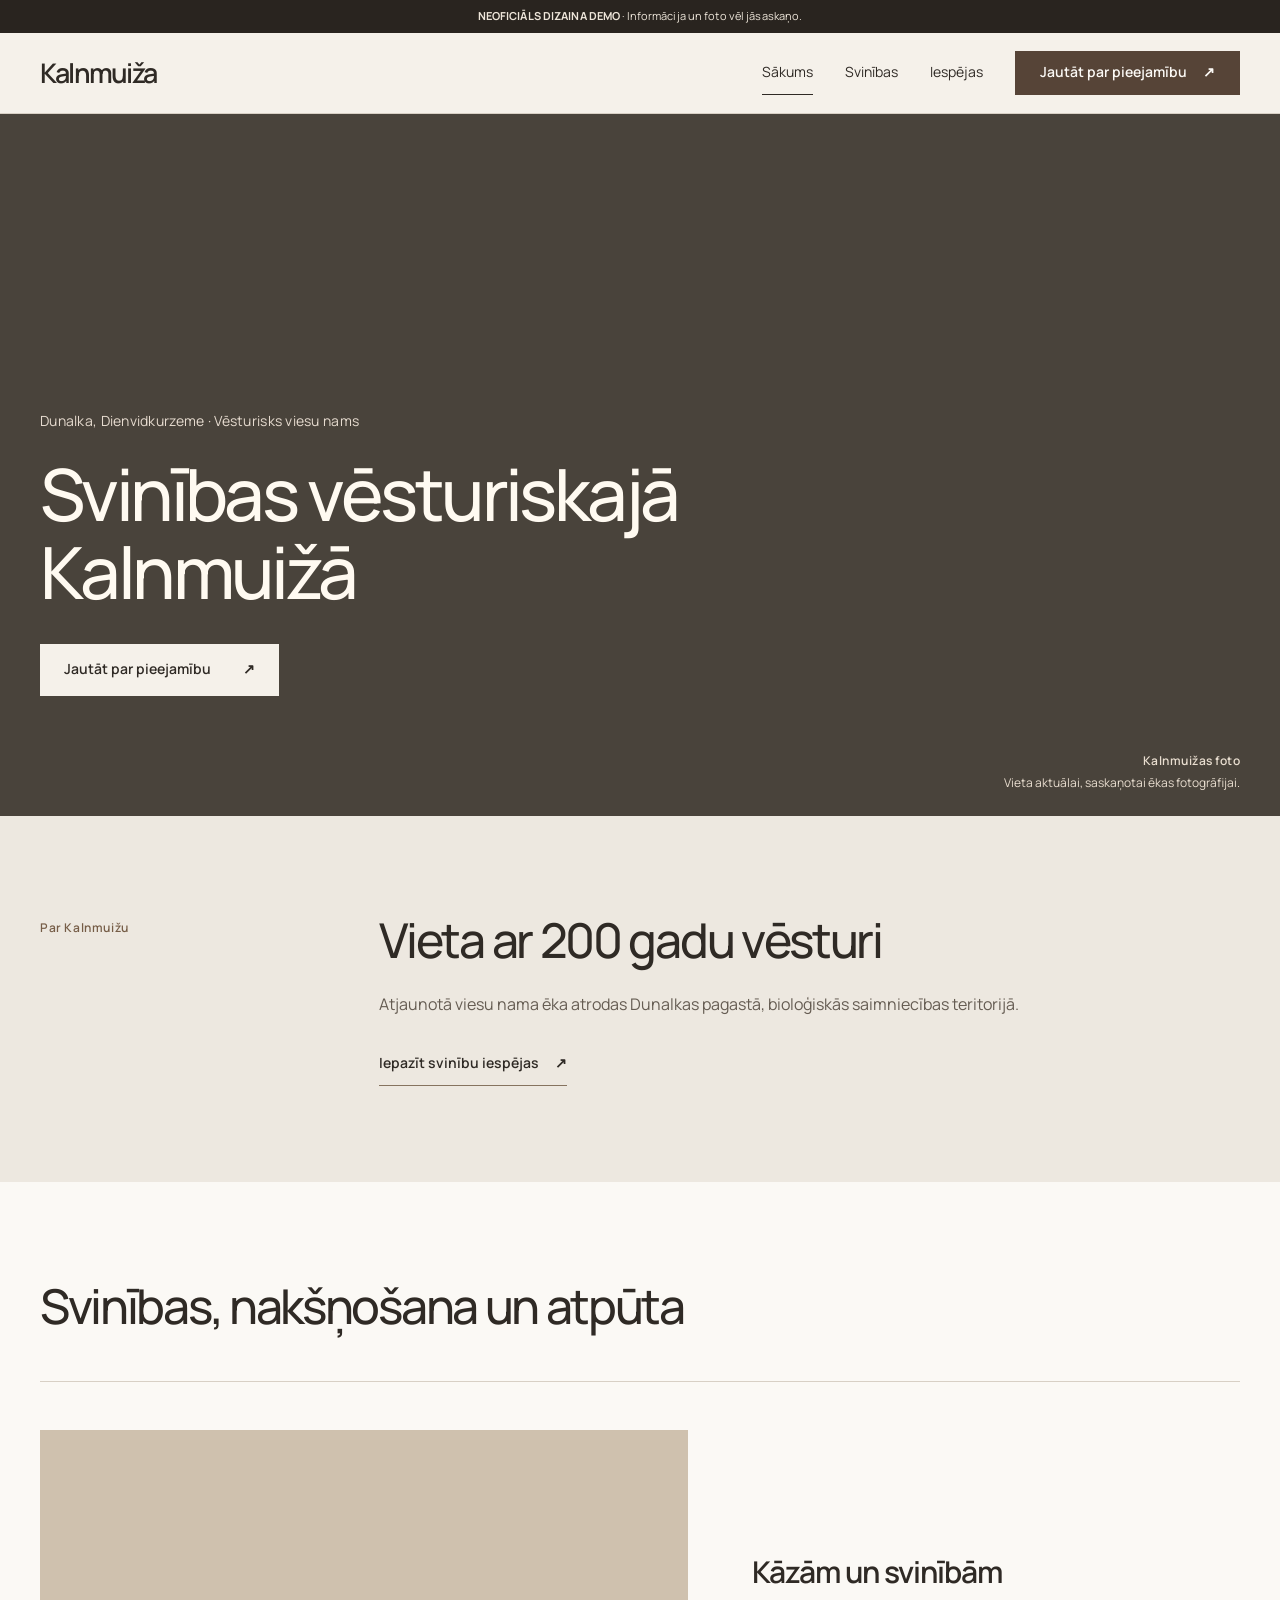
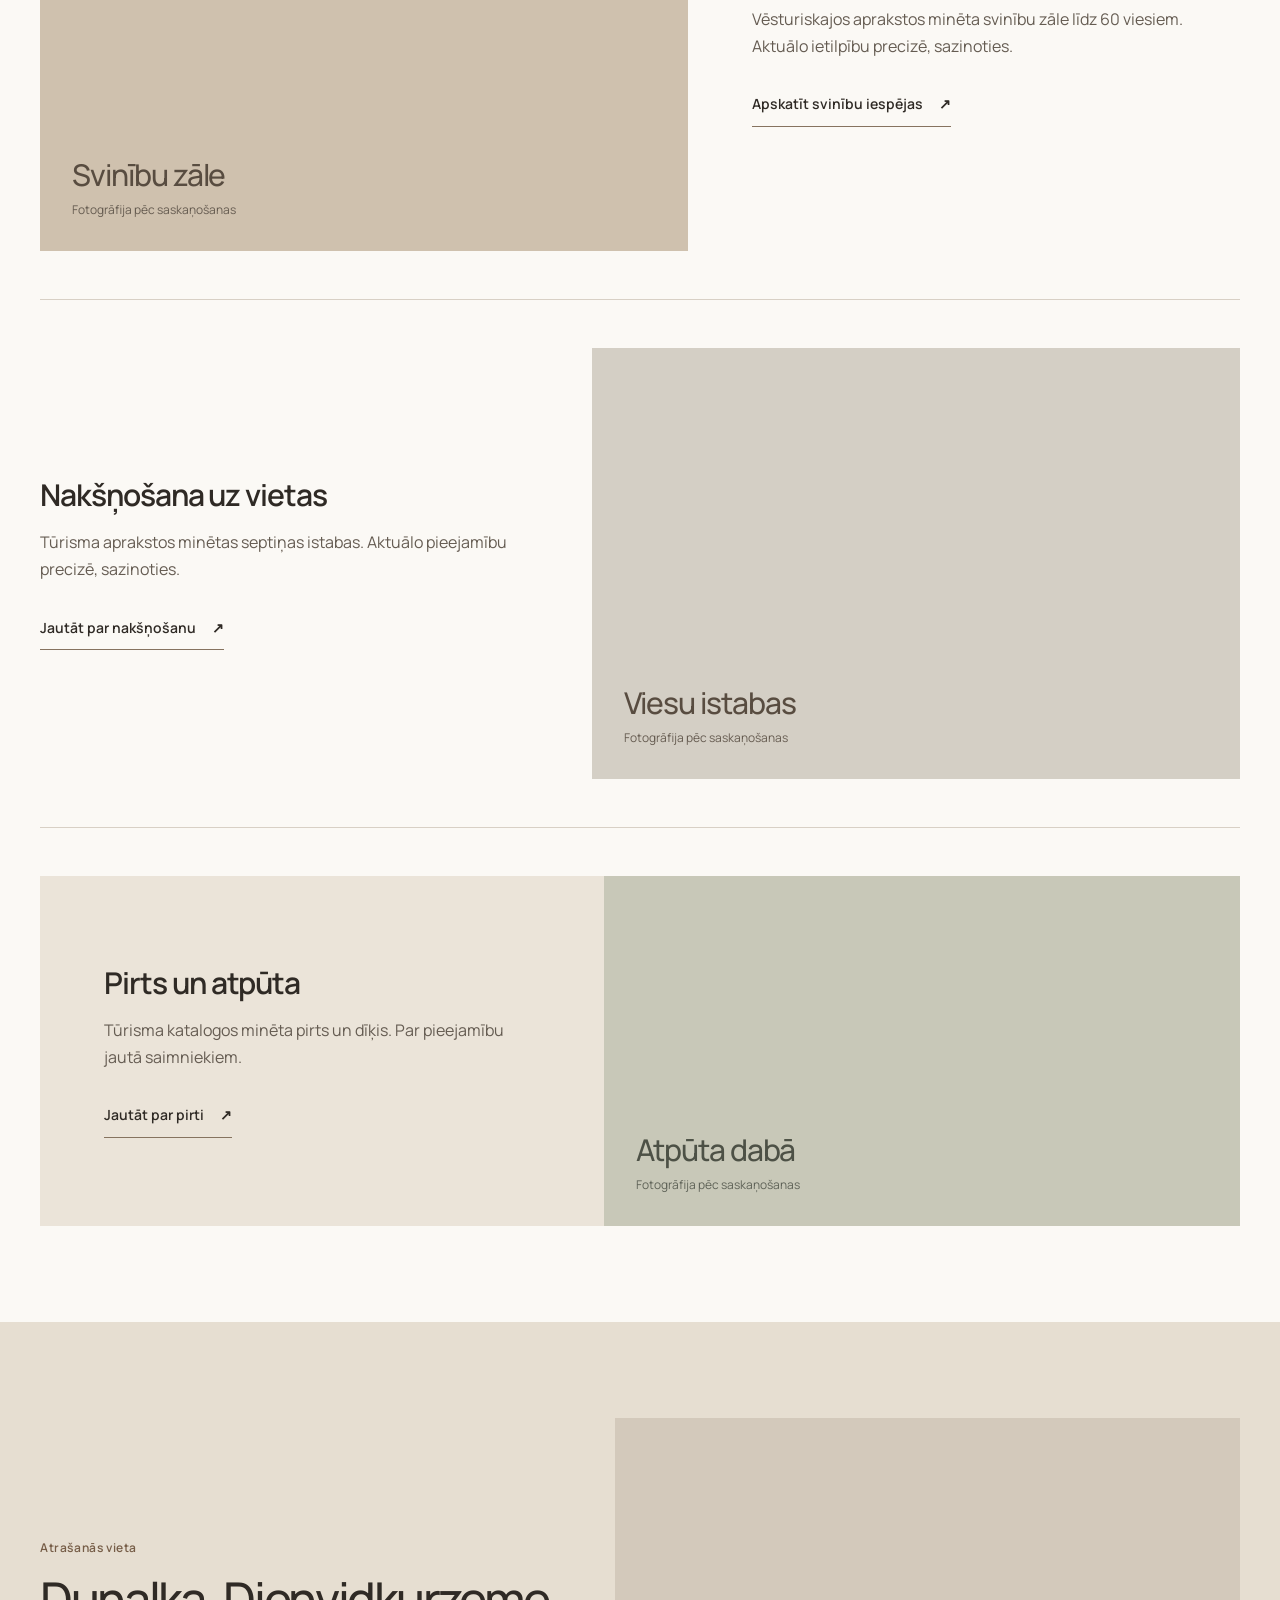
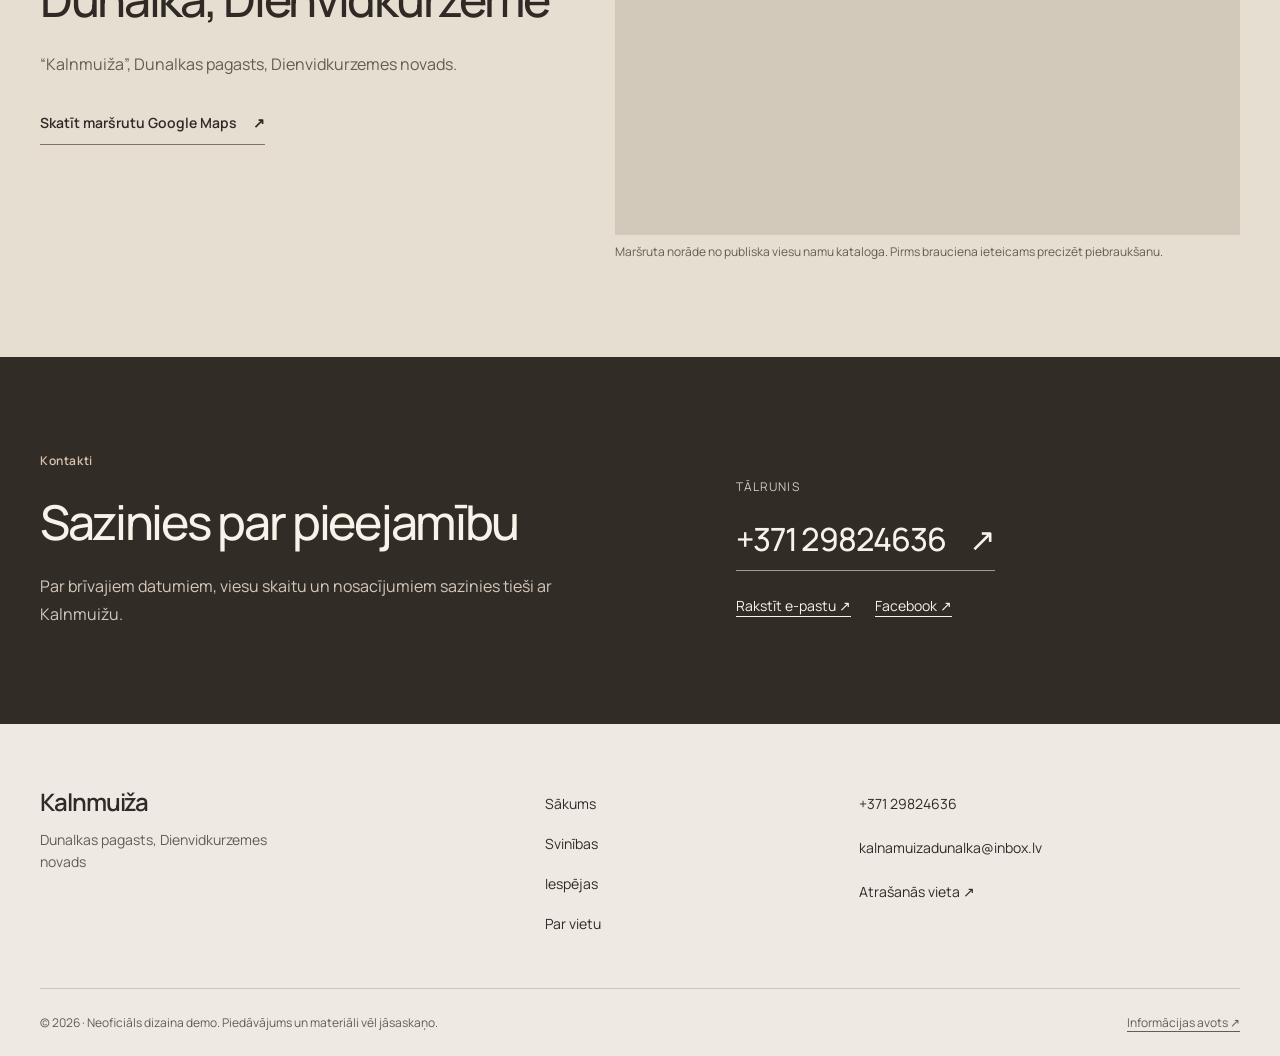
==== commit a5a66450: "qa: reduce demo chrome and redundant About copy" ====
--- a/index.html
+++ b/index.html
@@ -14,7 +14,7 @@
 </head>
 <body>
   <a class="skip-link" href="#saturs">Pāriet uz saturu</a>
-  <div class="demo-banner"><strong>DIZAINA DEMO</strong> · Šis nav viesu nama oficiālais resurss. Aktuālā informācija un fotogrāfijas vēl jāsaskaņo.</div>
+  <div class="demo-banner" role="note"><strong>NEOFICIĀLS DIZAINA DEMO</strong> · Informācija un foto vēl jāsaskaņo.</div>
   <header class="header" id="lapas-augsa">
     <div class="wrap header-in">
       <a class="brand" href="#sakums" aria-label="Kalnmuiža — uz sākumu">
@@ -58,14 +58,10 @@
 
     <section class="section about-section" id="par-vietu" aria-labelledby="about-title">
       <div class="wrap about">
-        <div class="about-label">
-          <span class="eyebrow">Par Kalnmuižu</span>
-          <span class="about-region">Dunalka<br>Dienvidkurzeme</span>
-        </div>
+        <div class="about-label"><span class="eyebrow">Par Kalnmuižu</span></div>
         <div class="about-copy">
           <h2 class="heading" id="about-title">Vieta ar 200 gadu vēsturi</h2>
-          <p class="body-copy">Kalnmuiža ir atjaunota, aptuveni 200 gadus sena ēka Dunalkas pagastā, bioloģiskās saimniecības teritorijā.</p>
-          <p class="body-copy">Vieta svinībām, nakšņošanai un atpūtai ārpus pilsētas.</p>
+          <p class="body-copy">Atjaunotā viesu nama ēka atrodas Dunalkas pagastā, bioloģiskās saimniecības teritorijā.</p>
           <a class="detail-link about-link" href="svinibas.html">Iepazīt svinību iespējas <span aria-hidden="true">↗</span></a>
         </div>
       </div>
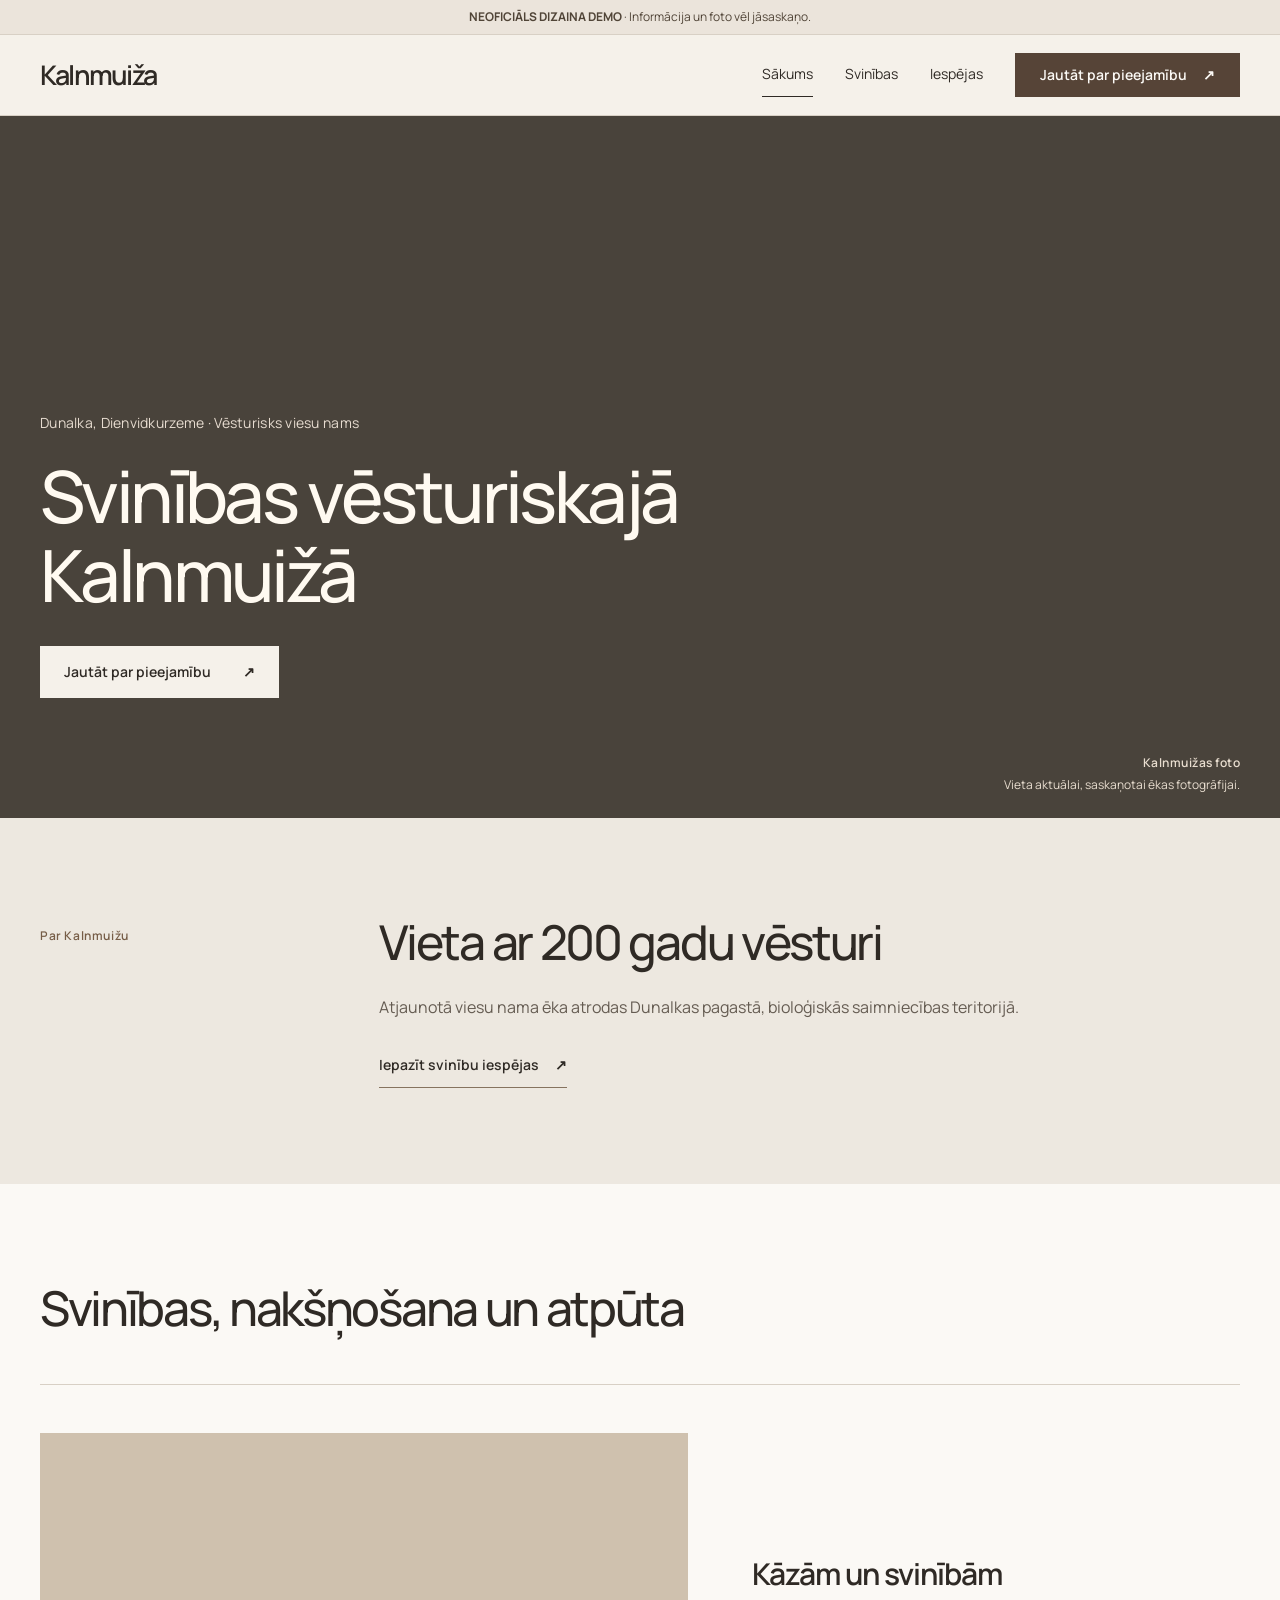
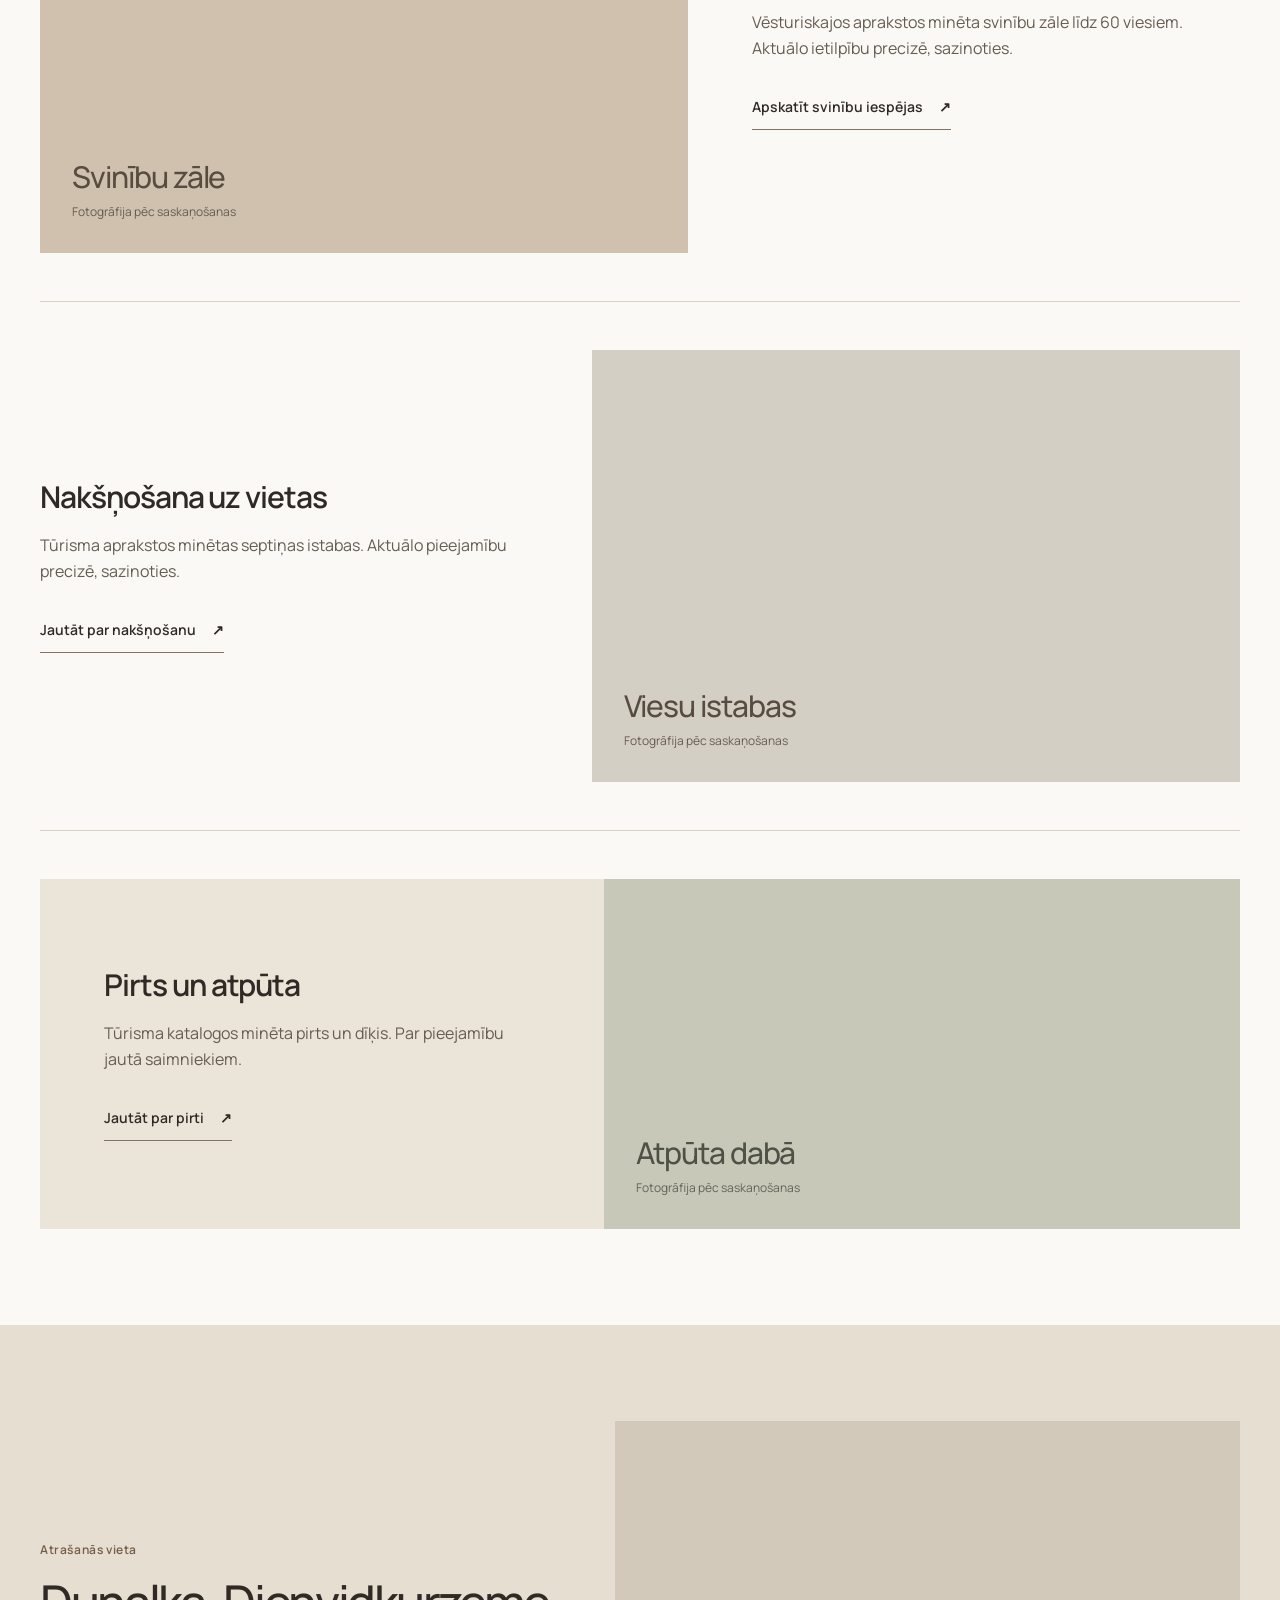
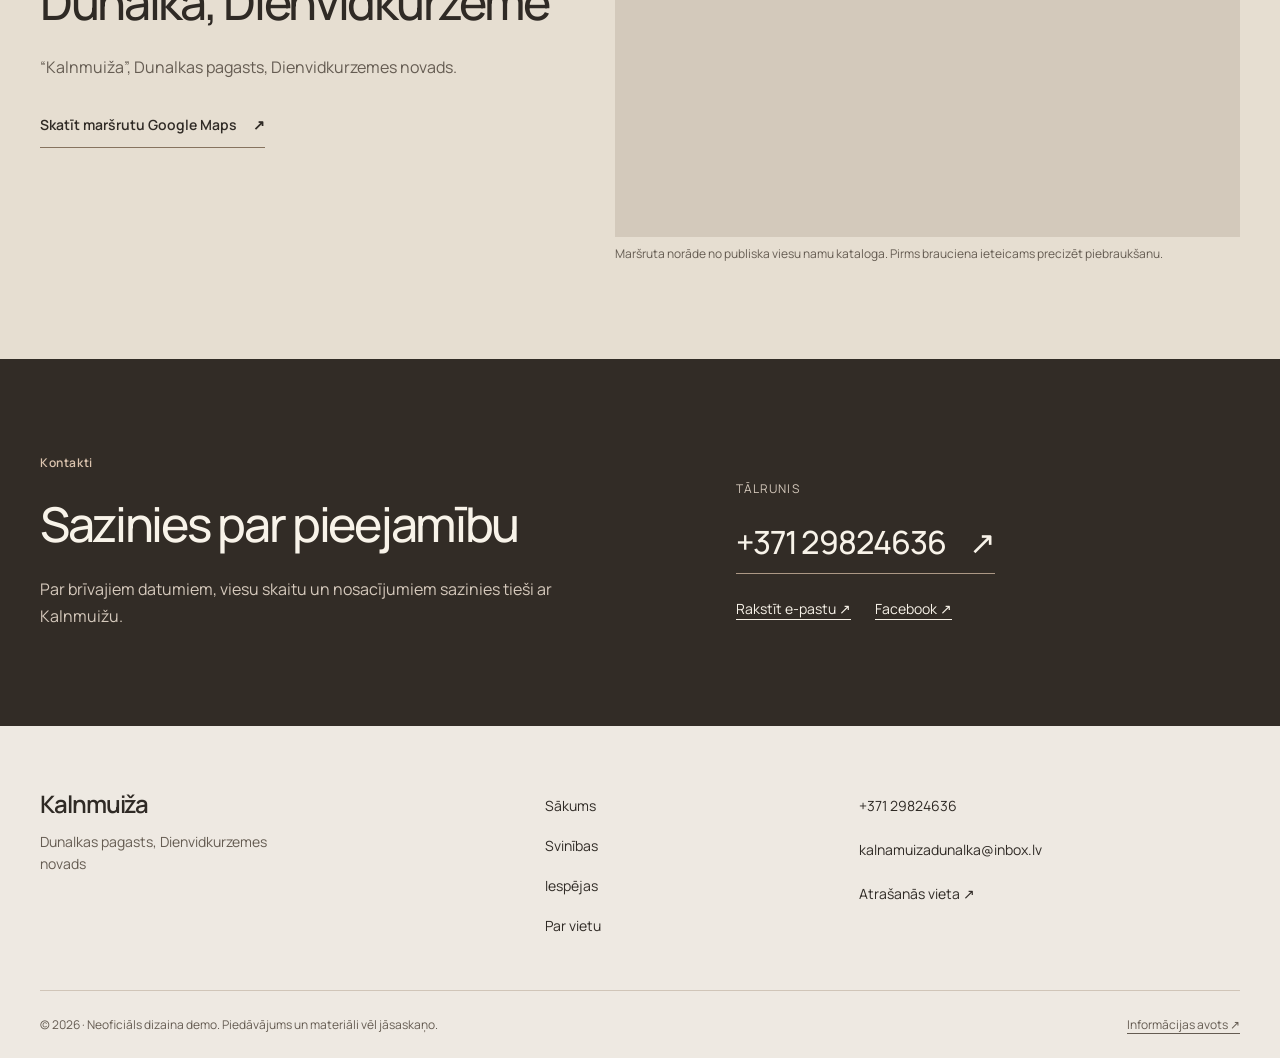
==== commit 39bcda5a: "a11y: place global footer after main landmark" ====
--- a/index.html
+++ b/index.html
@@ -147,7 +147,8 @@
         </div>
       </div>
     </section>
-    <footer class="site-footer">
+  </main>
+  <footer class="site-footer">
       <div class="wrap">
         <div class="footer">
           <div class="footer-brand"><strong>Kalnmuiža</strong><span>Dunalkas pagasts, Dienvidkurzemes novads</span></div>
@@ -163,7 +164,7 @@
         <div class="legal-row"><span>© 2026 · Neoficiāls dizaina demo. Piedāvājums un materiāli vēl jāsaskaņo.</span><a href="https://www.dienvidkurzeme.travel/visainfo/item/aizputes-apkartne/naktsmitnes-aizpute/viesu-nams-kalnmuiza-3/" target="_blank" rel="noopener noreferrer">Informācijas avots ↗</a></div>
       </div>
     </footer>
-  </main>
+
 
 <script>
   (() => {
--- a/styles.css
+++ b/styles.css
@@ -43,7 +43,7 @@
   main section[id] {scroll-margin-top:calc(var(--header-height) + var(--s4));}
   .skip-link {position:fixed;top:-100px;left:var(--s4);z-index:50;background:var(--paper);padding:var(--s3) var(--s4);font-size:var(--secondary);}
   .skip-link:focus {top:var(--s4);}
-  .demo-banner {padding:var(--s2) var(--s4);text-align:center;background:#29241f;color:#eee6da;font-size:11px;line-height:1.5;letter-spacing:.01em;}
+  .demo-banner {padding:var(--s2) var(--s4);text-align:center;background:#ebe4db;color:#504437;border-bottom:1px solid var(--line);font-size:12px;line-height:1.5;letter-spacing:0;}
 
   /* Header: clear logo, compact nav, one main action. */
   .header {position:sticky;top:0;z-index:15;background:var(--cream);border-bottom:1px solid var(--line);}
@@ -87,9 +87,7 @@
   /* About: short editorial introduction with independent left label and story. */
   .about {display:grid;grid-template-columns:minmax(160px,.32fr) minmax(0,1fr);gap:var(--s16);align-items:start;}
   .about-section {background:#ede8e0;}
-  .about-label {padding-top:var(--s2);display:flex;flex-direction:column;gap:var(--s16);}
-  .about-region {font-size:var(--secondary);line-height:1.7;color:var(--muted);}
-  .about-copy .body-copy + .body-copy {margin-top:var(--s4);}
+  .about-label {padding-top:var(--s2);}
   .about-link {margin-top:var(--s6);}
 
   .about-copy {max-width:720px;}
@@ -258,11 +256,6 @@
   font-weight:600;letter-spacing:.08em;text-transform:uppercase;
 }
 /* Only verified generic categories; do not imply unconfirmed booking facilities. */
-.celebration-strip {background:var(--cream);border-bottom:1px solid var(--line);}
-.celebration-strip-inner {display:grid;grid-template-columns:repeat(3,minmax(0,1fr));gap:var(--s6);align-items:center;padding-top:var(--s6);padding-bottom:var(--s6);}
-.celebration-strip span {font-size:var(--secondary);line-height:1.5;color:var(--muted);}
-.celebration-strip span:not(:first-child) {padding-left:var(--s6);border-left:1px solid var(--line);}
-
 .celebration-spaces {background:var(--paper);}
 .celebration-spaces-head {margin-bottom:var(--s16);}
 .celebration-spaces-head .eyebrow {display:block;margin-bottom:var(--s3);}
@@ -309,8 +302,6 @@
   .celebration-hero .celebration-cta {margin-top:var(--s8);}
   .celebration-photo-label {max-width:none;margin-top:var(--s24);text-align:left;}
   .celebration-photo-label strong {display:inline;margin-right:var(--s2);}
-  .celebration-strip-inner {grid-template-columns:1fr;gap:var(--s3);padding-block:var(--s6);}
-  .celebration-strip span:not(:first-child) {padding-left:0;border-left:0;}
   .celebration-spaces-head {margin-bottom:var(--s8);}
   .celebration-row,.celebration-row--reverse {padding:var(--s6) 0;gap:var(--s6);}
   .celebration-image,.celebration-row--reverse .celebration-image {aspect-ratio:1.33;}
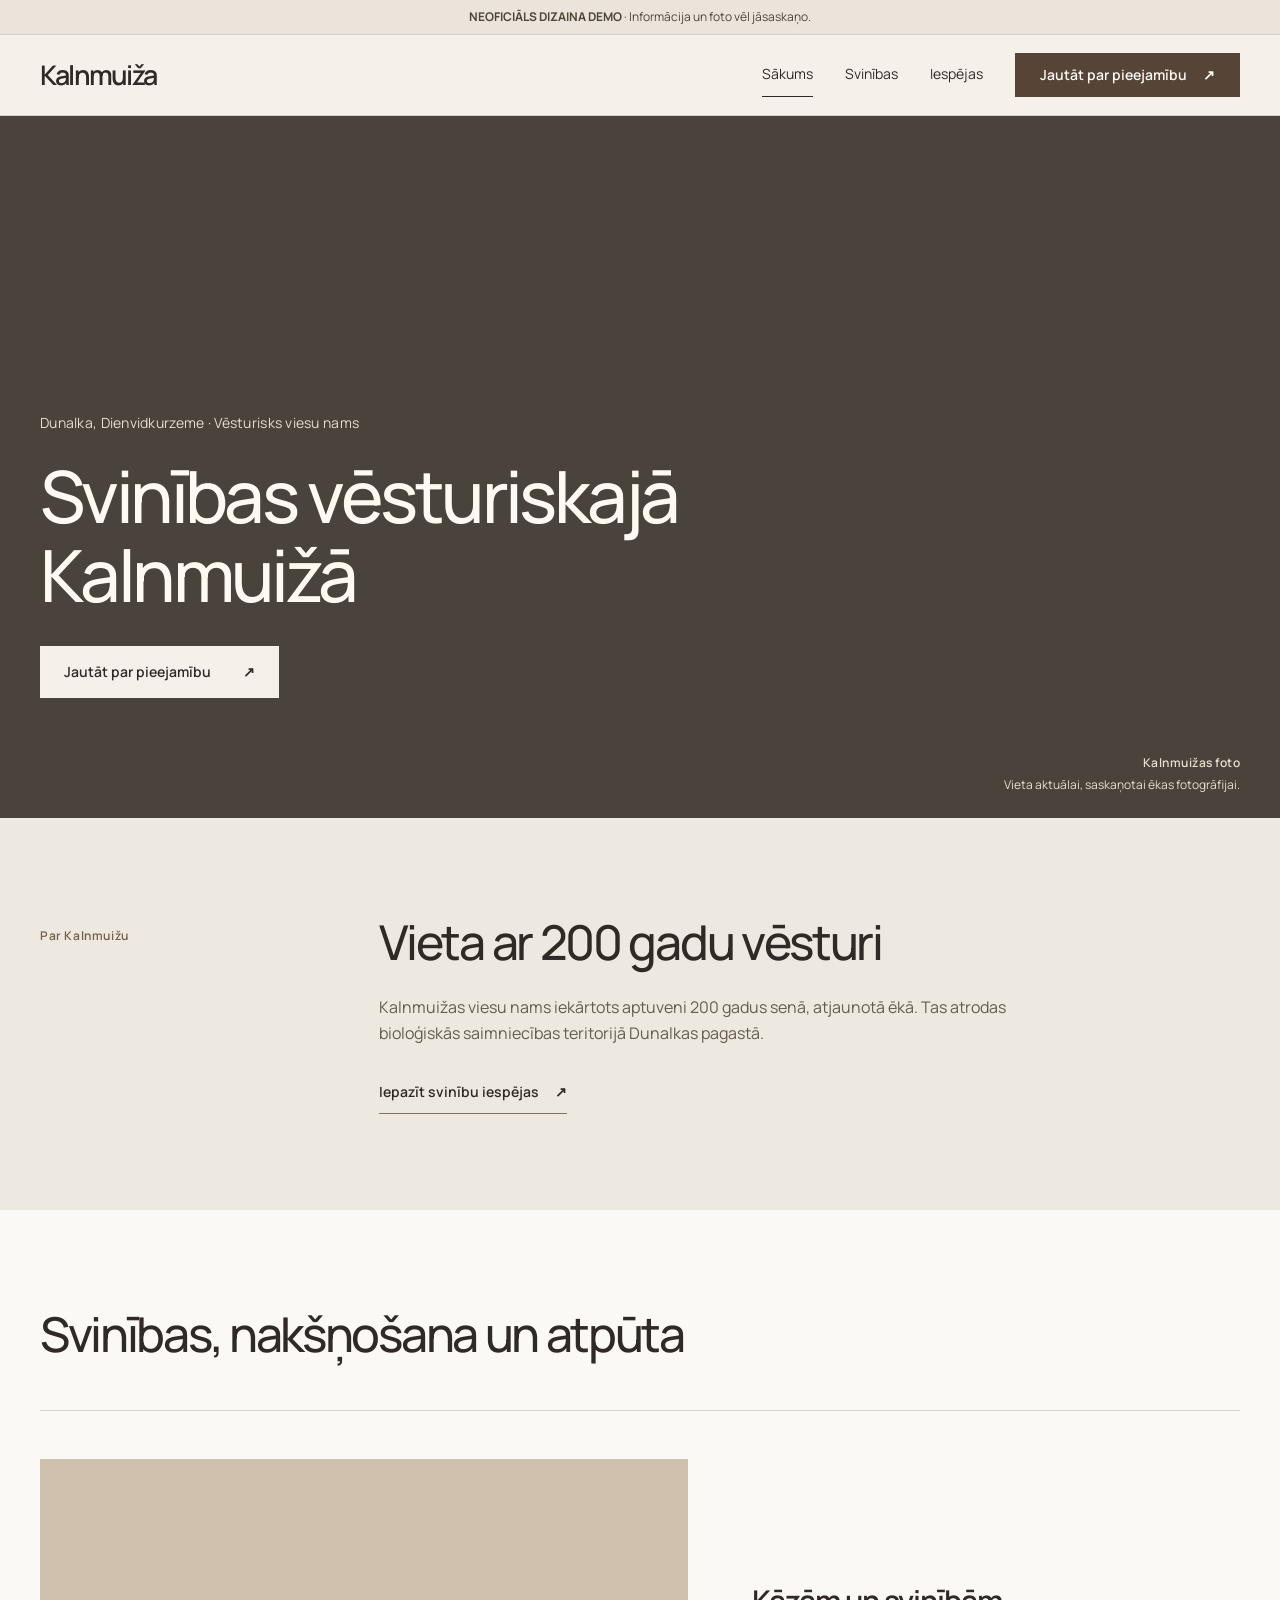
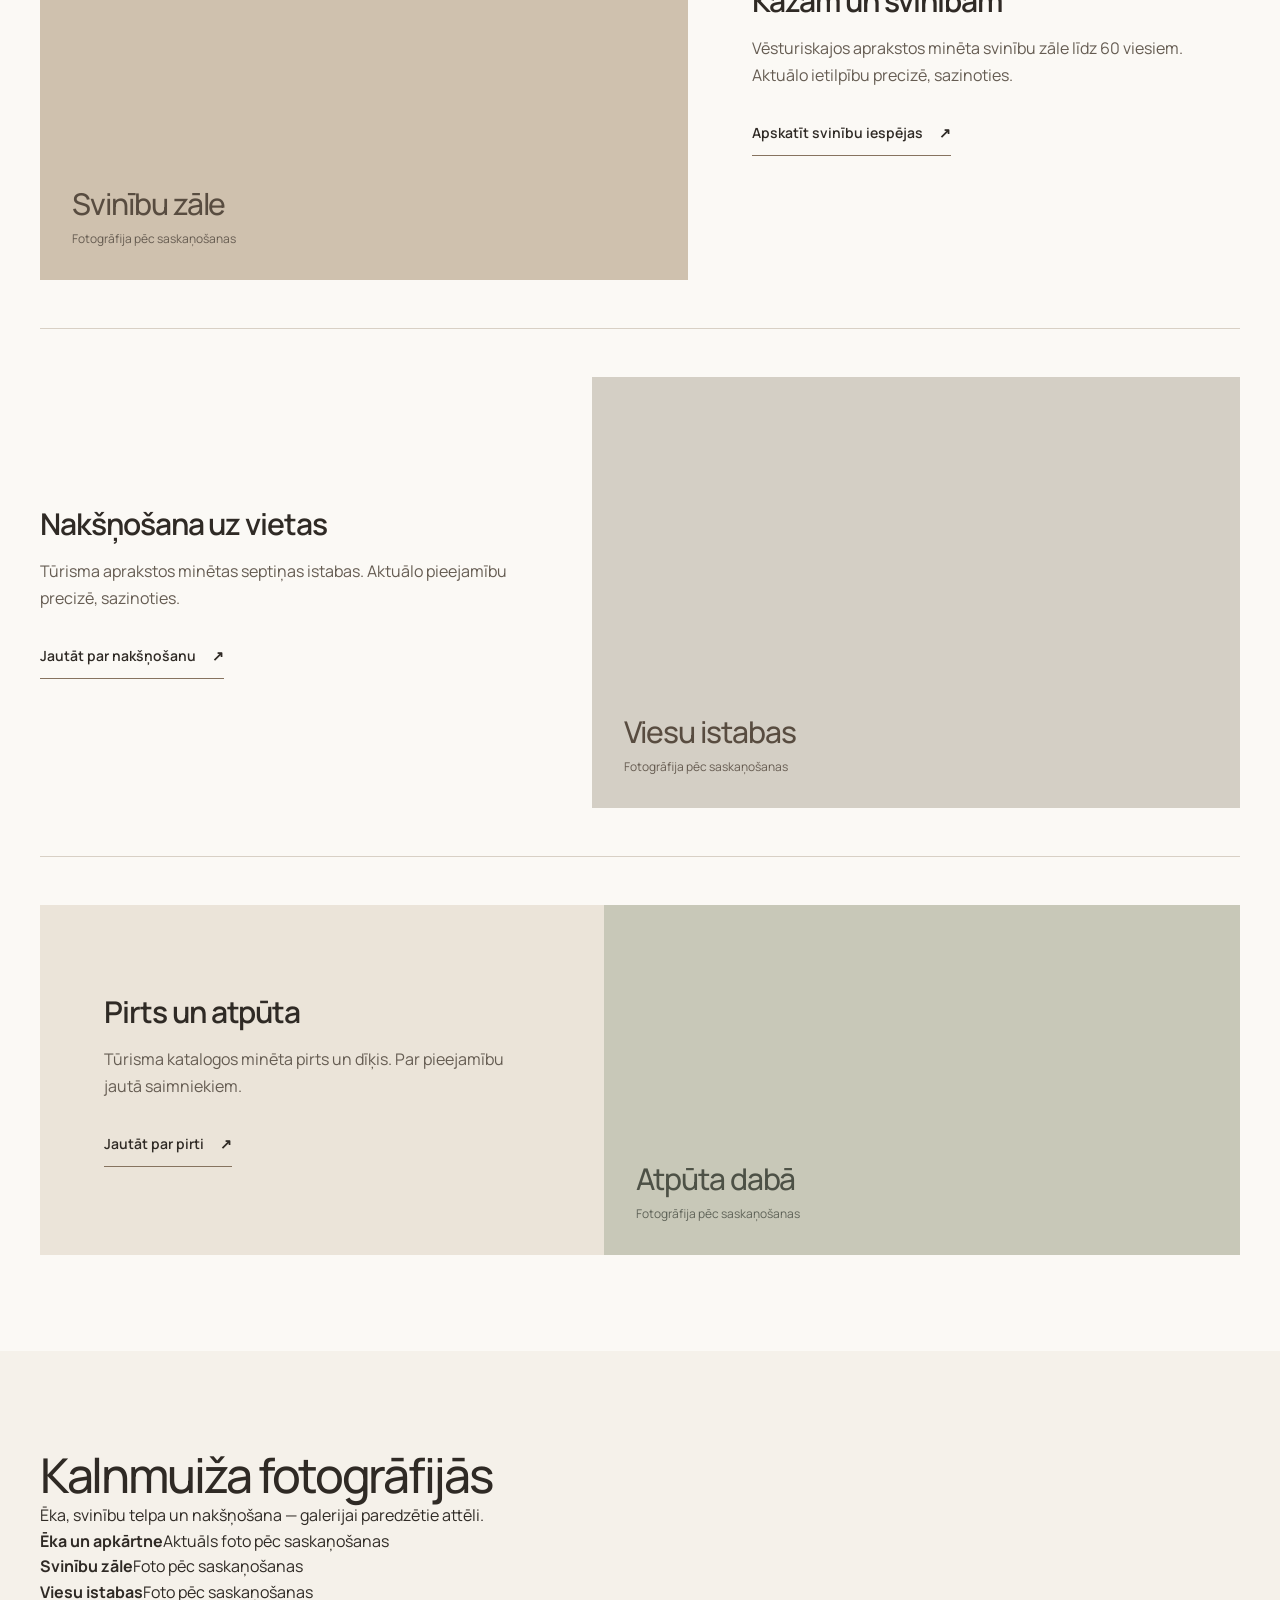
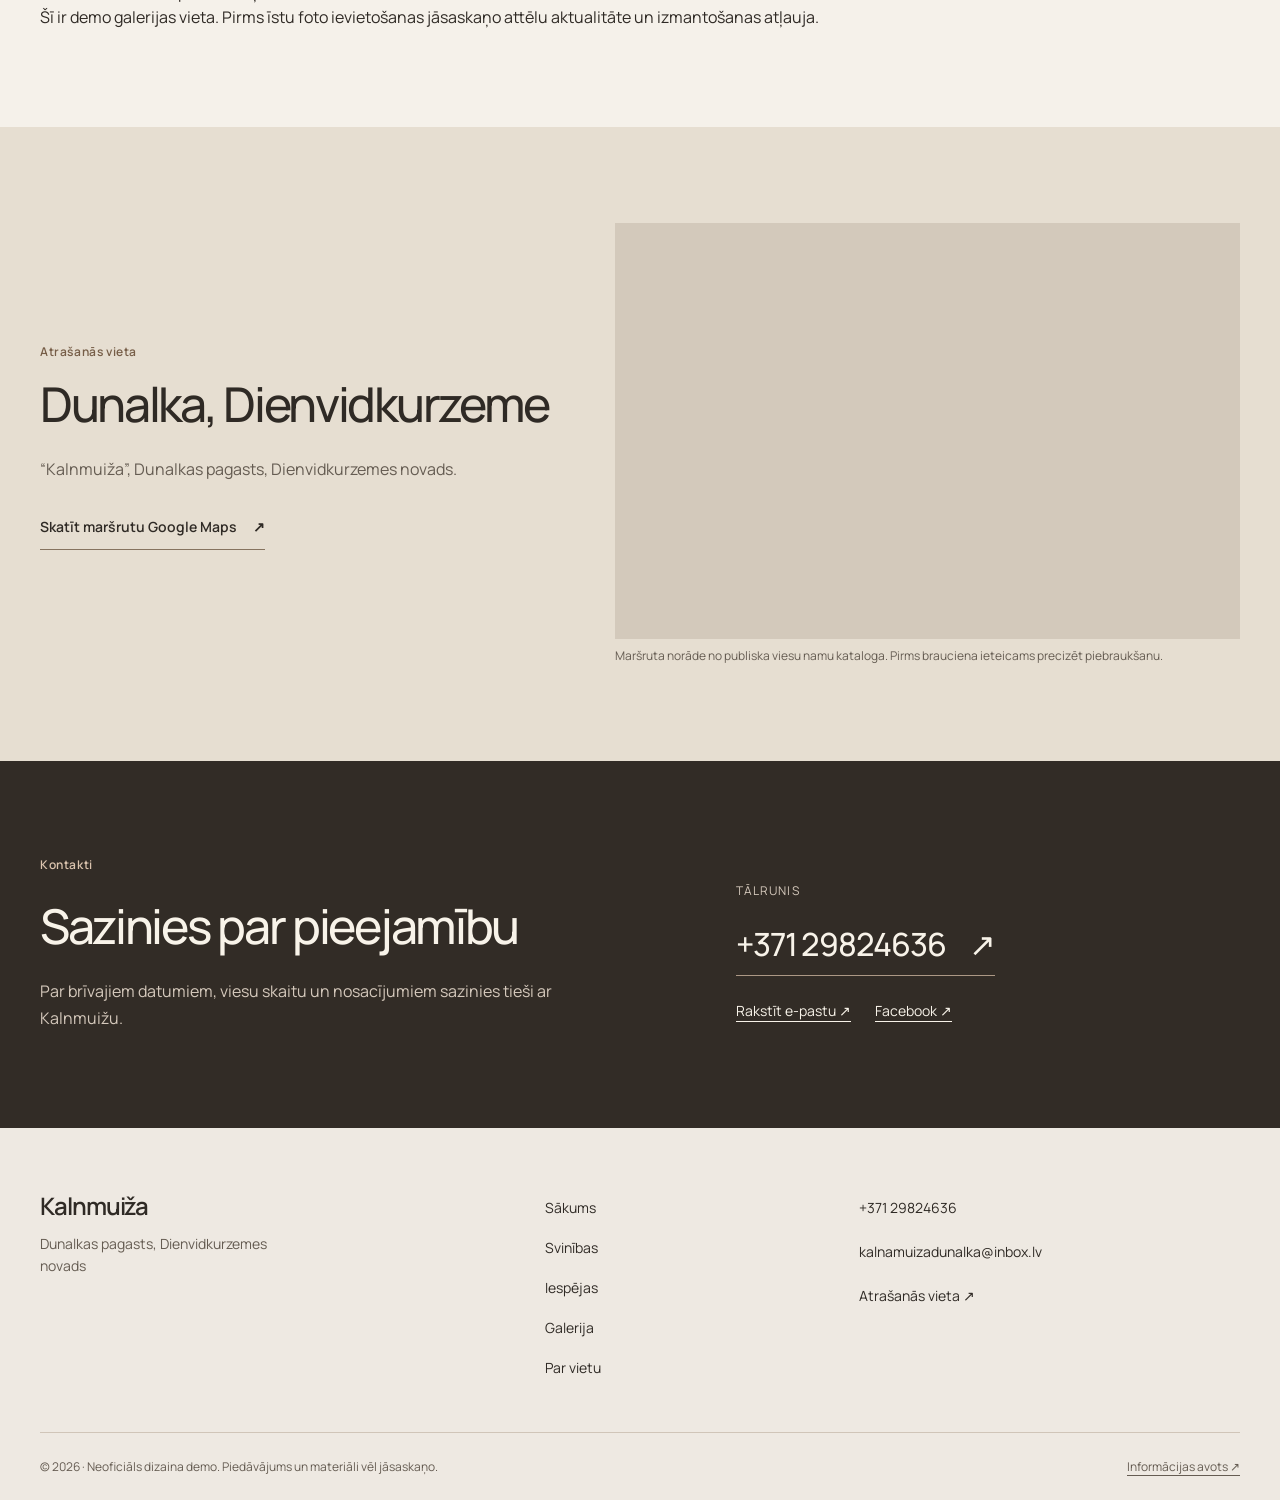
==== commit 0c9a07bb: "feat: add restrained photo gallery scaffold and concise Kalnmuiza history" ====
--- a/index.html
+++ b/index.html
@@ -61,7 +61,7 @@
         <div class="about-label"><span class="eyebrow">Par Kalnmuižu</span></div>
         <div class="about-copy">
           <h2 class="heading" id="about-title">Vieta ar 200 gadu vēsturi</h2>
-          <p class="body-copy">Atjaunotā viesu nama ēka atrodas Dunalkas pagastā, bioloģiskās saimniecības teritorijā.</p>
+          <p class="body-copy">Kalnmuižas viesu nams iekārtots aptuveni 200 gadus senā, atjaunotā ēkā. Tas atrodas bioloģiskās saimniecības teritorijā Dunalkas pagastā.</p>
           <a class="detail-link about-link" href="svinibas.html">Iepazīt svinību iespējas <span aria-hidden="true">↗</span></a>
         </div>
       </div>
@@ -108,6 +108,30 @@
             <span class="placeholder"><strong>Atpūta dabā</strong><small>Fotogrāfija pēc saskaņošanas</small></span>
           </div>
         </article>
+      </div>
+    </section>
+
+    <section class="section photo-gallery" id="galerija" aria-labelledby="gallery-title">
+      <div class="wrap">
+        <div class="gallery-head">
+          <h2 class="heading" id="gallery-title">Kalnmuiža fotogrāfijās</h2>
+          <p>Ēka, svinību telpa un nakšņošana — galerijai paredzētie attēli.</p>
+        </div>
+        <div class="gallery-grid" aria-label="Galerijas attēlu vietas">
+          <figure class="gallery-frame gallery-frame--large">
+            <div class="gallery-frame-visual" aria-hidden="true"></div>
+            <figcaption><strong>Ēka un apkārtne</strong><span>Aktuāls foto pēc saskaņošanas</span></figcaption>
+          </figure>
+          <figure class="gallery-frame gallery-frame--hall">
+            <div class="gallery-frame-visual" aria-hidden="true"></div>
+            <figcaption><strong>Svinību zāle</strong><span>Foto pēc saskaņošanas</span></figcaption>
+          </figure>
+          <figure class="gallery-frame gallery-frame--rooms">
+            <div class="gallery-frame-visual" aria-hidden="true"></div>
+            <figcaption><strong>Viesu istabas</strong><span>Foto pēc saskaņošanas</span></figcaption>
+          </figure>
+        </div>
+        <p class="gallery-note">Šī ir demo galerijas vieta. Pirms īstu foto ievietošanas jāsaskaņo attēlu aktualitāte un izmantošanas atļauja.</p>
       </div>
     </section>
 
@@ -153,7 +177,7 @@
         <div class="footer">
           <div class="footer-brand"><strong>Kalnmuiža</strong><span>Dunalkas pagasts, Dienvidkurzemes novads</span></div>
           <nav class="footer-nav" aria-label="Kājenes navigācija">
-            <ul><li><a href="#sakums">Sākums</a></li><li><a href="svinibas.html">Svinības</a></li><li><a href="#iespejas">Iespējas</a></li><li><a href="#par-vietu">Par vietu</a></li></ul>
+            <ul><li><a href="#sakums">Sākums</a></li><li><a href="svinibas.html">Svinības</a></li><li><a href="#iespejas">Iespējas</a></li><li><a href="#galerija">Galerija</a></li><li><a href="#par-vietu">Par vietu</a></li></ul>
           </nav>
           <div class="footer-info">
             <a href="tel:+37129824636">+371 29824636</a>
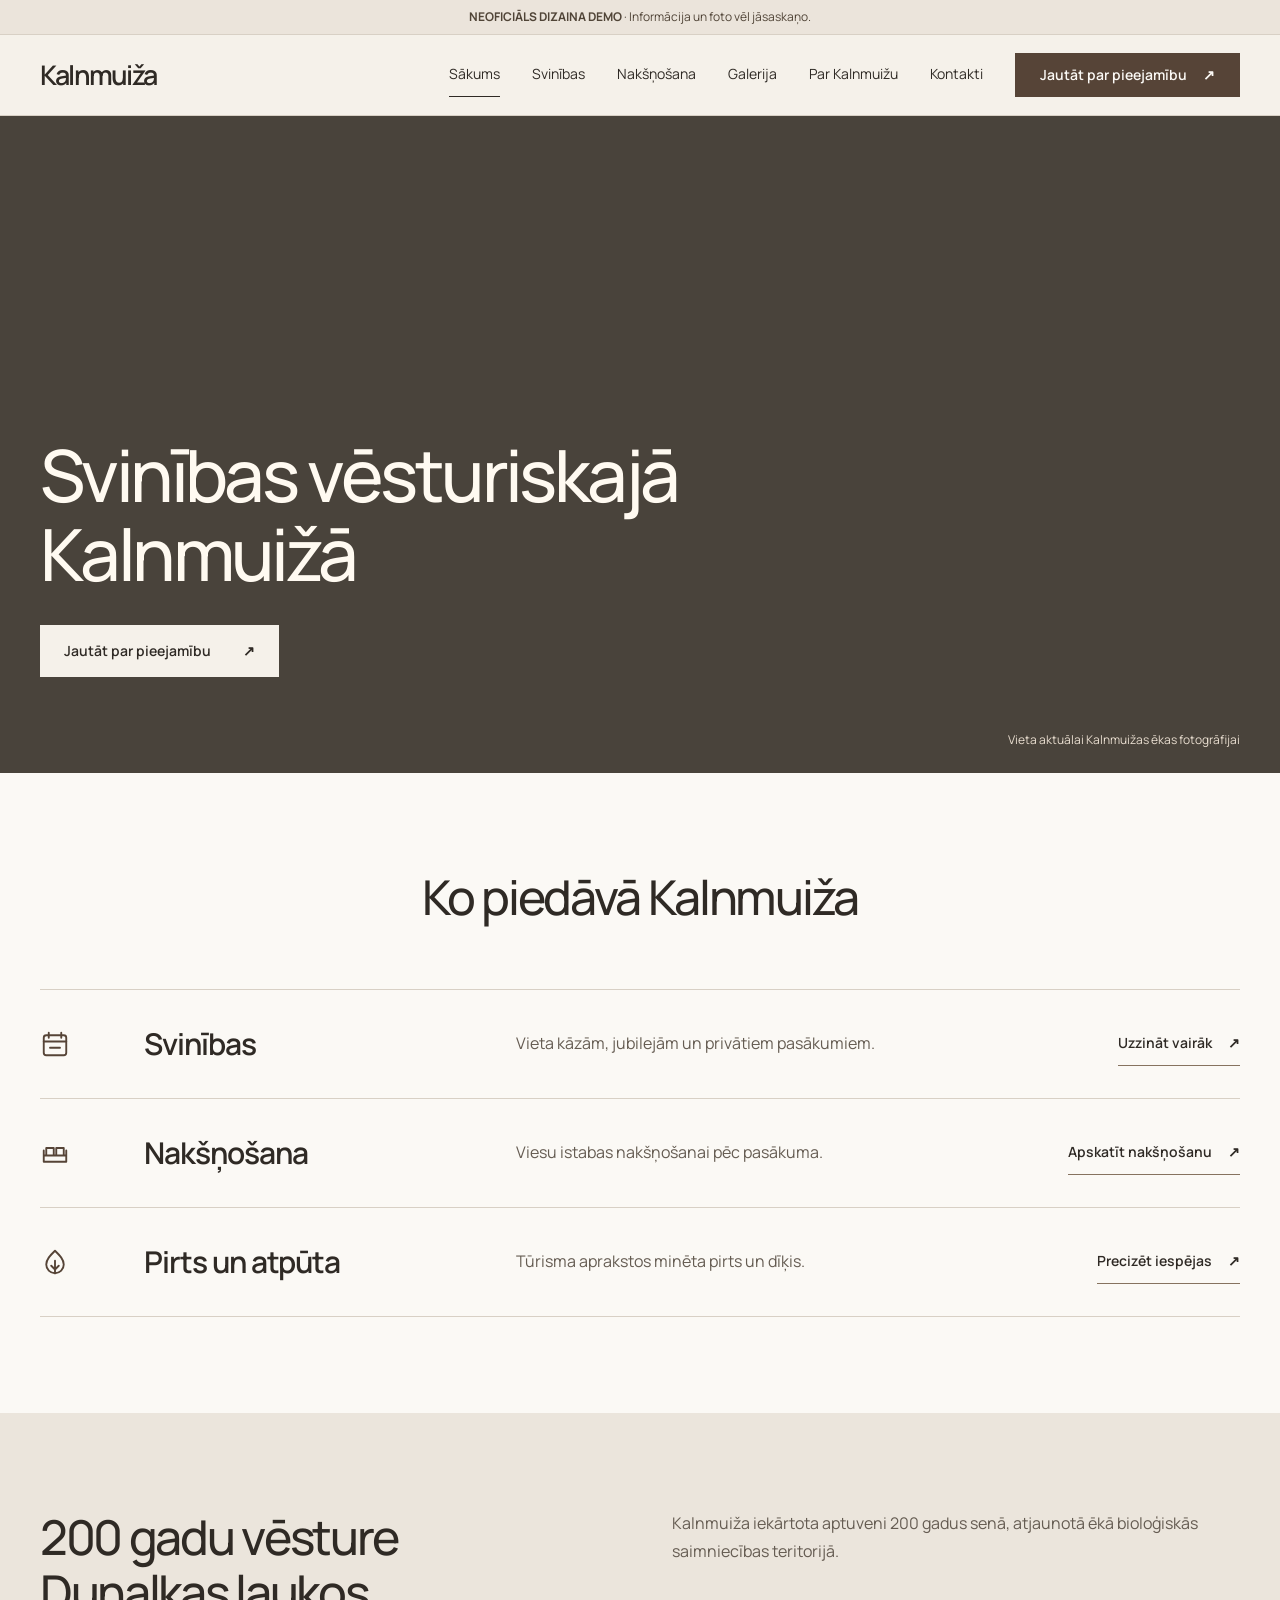
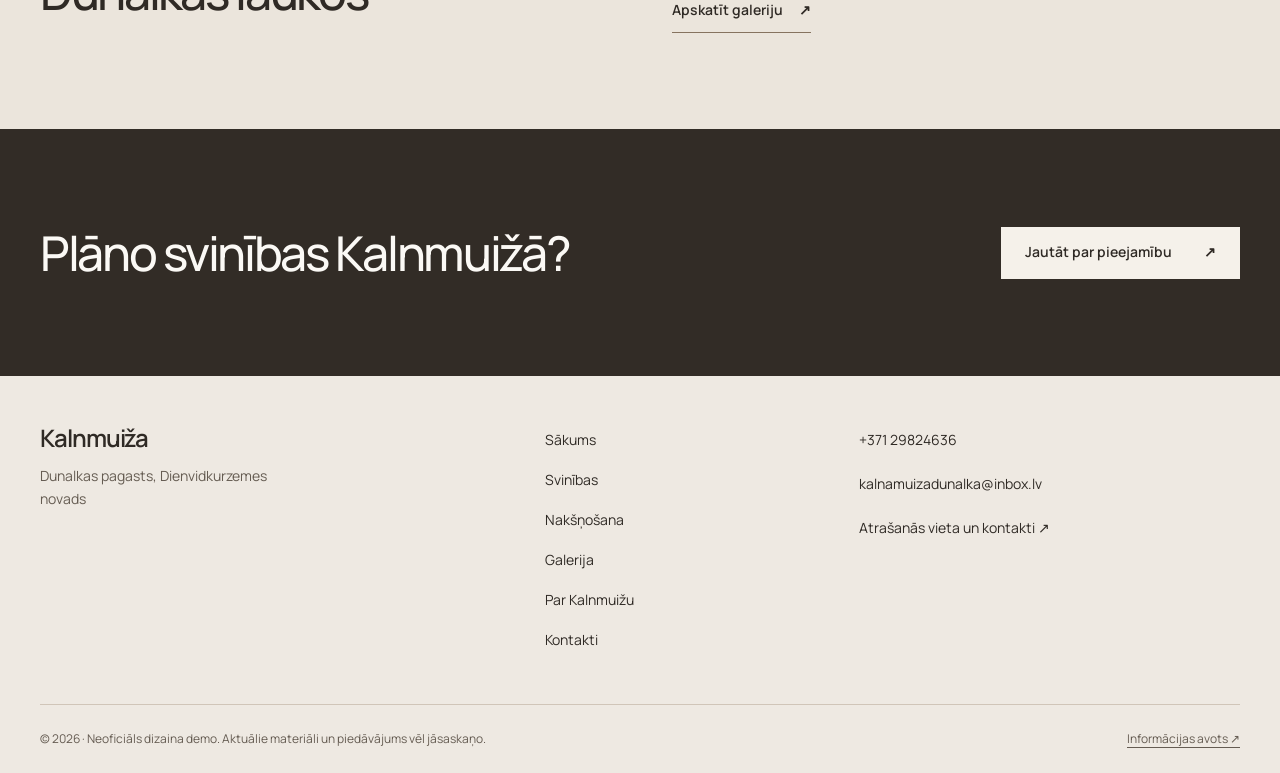
==== commit 3eccb505: "refactor(home): concise KARLE-inspired homepage with clear routes to details" ====
--- a/index.html
+++ b/index.html
@@ -5,8 +5,8 @@
   <meta name="viewport" content="width=device-width, initial-scale=1">
   <meta name="theme-color" content="#f5f1ea">
   <meta name="robots" content="noindex,nofollow">
-  <meta name="description" content="Kalnmuiža Dunalkā — viesu nama mājaslapas dizaina demo. Pakalpojumu nosacījumi un cenas vēl jāsaskaņo.">
-  <title>Kalnmuiža | Svinību vieta Dunalkā — Dizaina demo</title>
+  <meta name="description" content="Viesu nams Kalnmuiža Dunalkā — svinības, nakšņošana un atpūta.">
+  <title>Sākums | Kalnmuiža — Neoficiāls demo</title>
   <link rel="preconnect" href="https://fonts.googleapis.com">
   <link rel="preconnect" href="https://fonts.gstatic.com" crossorigin>
   <link href="https://fonts.googleapis.com/css2?family=Manrope:wght@400;500;600;700&display=swap" rel="stylesheet">
@@ -15,196 +15,102 @@
 <body>
   <a class="skip-link" href="#saturs">Pāriet uz saturu</a>
   <div class="demo-banner" role="note"><strong>NEOFICIĀLS DIZAINA DEMO</strong> · Informācija un foto vēl jāsaskaņo.</div>
-  <header class="header" id="lapas-augsa">
+  <header class="header">
     <div class="wrap header-in">
-      <a class="brand" href="#sakums" aria-label="Kalnmuiža — uz sākumu">
-        <span class="brand-wordmark">Kalnmuiža</span>
-      </a>
+      <a class="brand" href="index.html" aria-label="Kalnmuiža — sākumlapa"><span class="brand-wordmark">Kalnmuiža</span></a>
       <nav class="header-nav" aria-label="Galvenā navigācija">
         <ul>
-          <li><a href="#sakums" aria-current="page">Sākums</a></li>
+          <li><a href="index.html" aria-current="page">Sākums</a></li>
           <li><a href="svinibas.html">Svinības</a></li>
-          <li><a href="#iespejas">Iespējas</a></li>
-          <li><a class="nav-contact" href="#kontakti">Jautāt par pieejamību <span aria-hidden="true">↗</span></a></li>
+          <li><a href="naksnosana.html">Nakšņošana</a></li>
+          <li><a href="galerija.html">Galerija</a></li>
+          <li><a href="index.html#par-vietu">Par Kalnmuižu</a></li>
+          <li><a href="kontakti.html">Kontakti</a></li>
+          <li><a class="nav-contact" href="kontakti.html">Jautāt par pieejamību <span aria-hidden="true">↗</span></a></li>
         </ul>
       </nav>
       <div class="mobile-actions">
-        <a href="tel:+37129824636" class="mobile-call" aria-label="Zvanīt uz +371 29824636">Zvanīt ↗</a>
+        <a class="mobile-call" href="tel:+37129824636" aria-label="Zvanīt uz Kalnmuižu">Zvanīt ↗</a>
         <details class="menu">
           <summary aria-label="Atvērt navigācijas izvēlni">Izvēlne</summary>
           <nav class="mobile-links" aria-label="Mobilā navigācija">
-            <ul>
-              <li><a href="#sakums" aria-current="page">Sākums</a></li>
-              <li><a href="svinibas.html">Svinības</a></li>
-              <li><a href="#iespejas">Iespējas</a></li>
-              <li><a href="#kontakti">Kontakti</a></li>
-            </ul>
+            <ul><li><a href="index.html" aria-current="page">Sākums</a></li><li><a href="svinibas.html">Svinības</a></li><li><a href="naksnosana.html">Nakšņošana</a></li><li><a href="galerija.html">Galerija</a></li><li><a href="index.html#par-vietu">Par Kalnmuižu</a></li><li><a href="kontakti.html">Kontakti</a></li></ul>
           </nav>
         </details>
       </div>
     </div>
   </header>
   <main id="saturs">
-    <section class="hero" id="sakums" aria-labelledby="hero-title">
+    <section class="hero home-hero" id="sakums" aria-labelledby="hero-title">
       <div class="wrap hero-inner">
         <div class="hero-copy">
-          <p class="hero-kicker">Dunalka, Dienvidkurzeme · Vēsturisks viesu nams</p>
           <h1 id="hero-title">Svinības vēsturiskajā Kalnmuižā</h1>
-          <a class="cta" href="#kontakti">Jautāt par pieejamību <span aria-hidden="true">↗</span></a>
+          <a class="cta" href="kontakti.html">Jautāt par pieejamību <span aria-hidden="true">↗</span></a>
         </div>
       </div>
-      <div class="hero-photo-label"><span>Kalnmuižas foto</span>Vieta aktuālai, saskaņotai ēkas fotogrāfijai.</div>
+      <div class="hero-photo-label">Vieta aktuālai Kalnmuižas ēkas fotogrāfijai</div>
     </section>
-
-    <section class="section about-section" id="par-vietu" aria-labelledby="about-title">
-      <div class="wrap about">
-        <div class="about-label"><span class="eyebrow">Par Kalnmuižu</span></div>
-        <div class="about-copy">
-          <h2 class="heading" id="about-title">Vieta ar 200 gadu vēsturi</h2>
-          <p class="body-copy">Kalnmuižas viesu nams iekārtots aptuveni 200 gadus senā, atjaunotā ēkā. Tas atrodas bioloģiskās saimniecības teritorijā Dunalkas pagastā.</p>
-          <a class="detail-link about-link" href="svinibas.html">Iepazīt svinību iespējas <span aria-hidden="true">↗</span></a>
+    <section class="section home-offerings" id="iespejas" aria-labelledby="offers-title">
+      <div class="wrap">
+        <div class="section-centered"><h2 class="heading" id="offers-title">Ko piedāvā Kalnmuiža</h2></div>
+        <div class="offering-list">
+          <article class="offering-row">
+            <div class="offering-symbol"><svg viewBox="0 0 24 24" aria-hidden="true" fill="none" stroke="currentColor" stroke-width="1.5" stroke-linecap="round" stroke-linejoin="round"><rect x="3" y="5" width="18" height="16" rx="2"/><path d="M7 3v4M17 3v4M3 10h18M8 15h8"/></svg></div>
+            <h3>Svinības</h3><p>Vieta kāzām, jubilejām un privātiem pasākumiem.</p>
+            <a class="detail-link" href="svinibas.html">Uzzināt vairāk <span aria-hidden="true">↗</span></a>
+          </article>
+          <article class="offering-row">
+            <div class="offering-symbol"><svg viewBox="0 0 24 24" aria-hidden="true" fill="none" stroke="currentColor" stroke-width="1.5" stroke-linecap="round" stroke-linejoin="round"><path d="M3 19v-9M21 19v-9M3 14h18v5H3zM5 14V8h6v6M13 14V8h6v6"/></svg></div>
+            <h3>Nakšņošana</h3><p>Viesu istabas nakšņošanai pēc pasākuma.</p>
+            <a class="detail-link" href="naksnosana.html">Apskatīt nakšņošanu <span aria-hidden="true">↗</span></a>
+          </article>
+          <article class="offering-row">
+            <div class="offering-symbol"><svg viewBox="0 0 24 24" aria-hidden="true" fill="none" stroke="currentColor" stroke-width="1.5" stroke-linecap="round" stroke-linejoin="round"><path d="M12 3c-4 4-7 7-7 11a7 7 0 0 0 14 0c0-4-3-7-7-11Z"/><path d="M12 11v10M9 15l3 3 3-3"/></svg></div>
+            <h3>Pirts un atpūta</h3><p>Tūrisma aprakstos minēta pirts un dīķis.</p>
+            <a class="detail-link" href="kontakti.html">Precizēt iespējas <span aria-hidden="true">↗</span></a>
+          </article>
         </div>
       </div>
     </section>
-
-    <section class="section places" id="iespejas" aria-labelledby="places-title">
-      <div class="wrap">
-        <div class="places-head">
-          <div><h2 class="heading" id="places-title">Svinības, nakšņošana un atpūta</h2></div>
-        </div>
-
-        <article class="feature" aria-labelledby="celebrate-title">
-          <div class="feature-media" role="img" aria-label="Vieta īstai Kalnmuižas svinību zāles fotogrāfijai">
-            <span class="placeholder"><strong>Svinību zāle</strong><small>Fotogrāfija pēc saskaņošanas</small></span>
-          </div>
-          <div class="feature-copy">
-
-            <h3 id="celebrate-title">Kāzām un svinībām</h3>
-            <p>Vēsturiskajos aprakstos minēta svinību zāle līdz 60 viesiem. Aktuālo ietilpību precizē, sazinoties.</p>
-            <a class="detail-link feature-more" href="svinibas.html">Apskatīt svinību iespējas <span aria-hidden="true">↗</span></a>
-          </div>
-        </article>
-
-        <article class="feature feature--reversed" aria-labelledby="stay-title">
-          <div class="feature-media" role="img" aria-label="Vieta īstai Kalnmuižas viesu istabu fotogrāfijai">
-            <span class="placeholder"><strong>Viesu istabas</strong><small>Fotogrāfija pēc saskaņošanas</small></span>
-          </div>
-          <div class="feature-copy">
-
-            <h3 id="stay-title">Nakšņošana uz vietas</h3>
-            <p>Tūrisma aprakstos minētas septiņas istabas. Aktuālo pieejamību precizē, sazinoties.</p>
-            <a class="detail-link feature-more" href="#kontakti">Jautāt par nakšņošanu <span aria-hidden="true">↗</span></a>
-          </div>
-        </article>
-
-        <article class="feature--last" aria-labelledby="nature-title">
-          <div class="feature-copy">
-
-            <h3 id="nature-title">Pirts un atpūta</h3>
-            <p>Tūrisma katalogos minēta pirts un dīķis. Par pieejamību jautā saimniekiem.</p>
-            <a class="detail-link feature-more" href="#kontakti">Jautāt par pirti <span aria-hidden="true">↗</span></a>
-          </div>
-          <div class="feature-media" role="img" aria-label="Vieta īstai Kalnmuižas teritorijas vai pirts fotogrāfijai">
-            <span class="placeholder"><strong>Atpūta dabā</strong><small>Fotogrāfija pēc saskaņošanas</small></span>
-          </div>
-        </article>
-      </div>
-    </section>
-
-    <section class="section photo-gallery" id="galerija" aria-labelledby="gallery-title">
-      <div class="wrap">
-        <div class="gallery-head">
-          <h2 class="heading" id="gallery-title">Kalnmuiža fotogrāfijās</h2>
-          <p>Ēka, svinību telpa un nakšņošana — galerijai paredzētie attēli.</p>
-        </div>
-        <div class="gallery-grid" aria-label="Galerijas attēlu vietas">
-          <figure class="gallery-frame gallery-frame--large">
-            <div class="gallery-frame-visual" aria-hidden="true"></div>
-            <figcaption><strong>Ēka un apkārtne</strong><span>Aktuāls foto pēc saskaņošanas</span></figcaption>
-          </figure>
-          <figure class="gallery-frame gallery-frame--hall">
-            <div class="gallery-frame-visual" aria-hidden="true"></div>
-            <figcaption><strong>Svinību zāle</strong><span>Foto pēc saskaņošanas</span></figcaption>
-          </figure>
-          <figure class="gallery-frame gallery-frame--rooms">
-            <div class="gallery-frame-visual" aria-hidden="true"></div>
-            <figcaption><strong>Viesu istabas</strong><span>Foto pēc saskaņošanas</span></figcaption>
-          </figure>
-        </div>
-        <p class="gallery-note">Šī ir demo galerijas vieta. Pirms īstu foto ievietošanas jāsaskaņo attēlu aktualitāte un izmantošanas atļauja.</p>
-      </div>
-    </section>
-
-    <section class="section where" aria-labelledby="where-title">
-      <div class="wrap where-grid">
-        <div class="where-copy">
-          <span class="eyebrow">Atrašanās vieta</span>
-          <h2 class="heading" id="where-title">Dunalka, Dienvidkurzeme</h2>
-          <p class="where-description">“Kalnmuiža”, Dunalkas pagasts, Dienvidkurzemes novads.</p>
-          <a class="detail-link" href="https://www.google.com/maps/dir/?api=1&amp;destination=56.6821363853466%2C21.352693304387003" target="_blank" rel="noopener noreferrer">Skatīt maršrutu Google Maps <span aria-hidden="true">↗</span></a>
-        </div>
-        <div class="where-map">
-          <div class="where-map-frame">
-            <iframe title="Kalnmuižas atrašanās vieta pēc viesu namu kataloga maršruta koordinātām"
-              src="https://maps.google.com/maps?q=56.6821363853466%2C21.352693304387003&amp;z=15&amp;output=embed"
-              loading="lazy" referrerpolicy="strict-origin-when-cross-origin" allowfullscreen></iframe>
-          </div>
-          <p class="where-map-note">Maršruta norāde no publiska viesu namu kataloga. Pirms brauciena ieteicams precizēt piebraukšanu.</p>
+    <section class="section home-story" id="par-vietu" aria-labelledby="about-title">
+      <div class="wrap home-story-inner">
+        <h2 class="heading" id="about-title">200 gadu vēsture Dunalkas laukos</h2>
+        <div><p>Kalnmuiža iekārtota aptuveni 200 gadus senā, atjaunotā ēkā bioloģiskās saimniecības teritorijā.</p>
+          <a class="detail-link" href="galerija.html">Apskatīt galeriju <span aria-hidden="true">↗</span></a>
         </div>
       </div>
     </section>
-
-    <section class="contact" id="kontakti" aria-labelledby="contact-title">
-      <div class="wrap contact-grid">
-        <div class="contact-intro">
-          <span class="eyebrow">Kontakti</span>
-          <h2 class="heading" id="contact-title">Sazinies par pieejamību</h2>
-          <p>Par brīvajiem datumiem, viesu skaitu un nosacījumiem sazinies tieši ar Kalnmuižu.</p>
-        </div>
-        <div class="contact-way">
-          <span class="contact-label">Tālrunis</span>
-          <a class="phone" href="tel:+37129824636" aria-label="Zvanīt uz +371 29824636">+371 29824636 <span aria-hidden="true">↗</span></a>
-          <div class="contact-secondary">
-            <a href="mailto:kalnamuizadunalka@inbox.lv">Rakstīt e-pastu ↗</a>
-            <a href="https://www.facebook.com/Kalnmuiza" target="_blank" rel="noopener noreferrer">Facebook ↗</a>
-          </div>
-        </div>
+    <section class="home-final" aria-label="Saziņa par pieejamību">
+      <div class="wrap home-final-inner">
+        <h2 class="heading">Plāno svinības Kalnmuižā?</h2>
+        <a class="cta" href="kontakti.html">Jautāt par pieejamību <span aria-hidden="true">↗</span></a>
       </div>
     </section>
   </main>
   <footer class="site-footer">
-      <div class="wrap">
-        <div class="footer">
-          <div class="footer-brand"><strong>Kalnmuiža</strong><span>Dunalkas pagasts, Dienvidkurzemes novads</span></div>
-          <nav class="footer-nav" aria-label="Kājenes navigācija">
-            <ul><li><a href="#sakums">Sākums</a></li><li><a href="svinibas.html">Svinības</a></li><li><a href="#iespejas">Iespējas</a></li><li><a href="#galerija">Galerija</a></li><li><a href="#par-vietu">Par vietu</a></li></ul>
-          </nav>
-          <div class="footer-info">
-            <a href="tel:+37129824636">+371 29824636</a>
-            <a href="mailto:kalnamuizadunalka@inbox.lv">kalnamuizadunalka@inbox.lv</a>
-            <a href="https://www.google.com/maps/dir/?api=1&amp;destination=56.6821363853466%2C21.352693304387003" target="_blank" rel="noopener noreferrer">Atrašanās vieta ↗</a>
-          </div>
+    <div class="wrap">
+      <div class="footer">
+        <div class="footer-brand"><strong>Kalnmuiža</strong><span>Dunalkas pagasts, Dienvidkurzemes novads</span></div>
+        <nav class="footer-nav" aria-label="Kājenes navigācija">
+          <ul><li><a href="index.html" aria-current="page">Sākums</a></li><li><a href="svinibas.html">Svinības</a></li><li><a href="naksnosana.html">Nakšņošana</a></li><li><a href="galerija.html">Galerija</a></li><li><a href="index.html#par-vietu">Par Kalnmuižu</a></li><li><a href="kontakti.html">Kontakti</a></li></ul>
+        </nav>
+        <div class="footer-info">
+          <a href="tel:+37129824636">+371 29824636</a>
+          <a href="mailto:kalnamuizadunalka@inbox.lv">kalnamuizadunalka@inbox.lv</a>
+          <a href="kontakti.html">Atrašanās vieta un kontakti ↗</a>
         </div>
-        <div class="legal-row"><span>© 2026 · Neoficiāls dizaina demo. Piedāvājums un materiāli vēl jāsaskaņo.</span><a href="https://www.dienvidkurzeme.travel/visainfo/item/aizputes-apkartne/naktsmitnes-aizpute/viesu-nams-kalnmuiza-3/" target="_blank" rel="noopener noreferrer">Informācijas avots ↗</a></div>
       </div>
-    </footer>
-
-
-<script>
+      <div class="legal-row"><span>© 2026 · Neoficiāls dizaina demo. Aktuālie materiāli un piedāvājums vēl jāsaskaņo.</span><a href="https://www.dienvidkurzeme.travel/visainfo/item/aizputes-apkartne/naktsmitnes-aizpute/viesu-nams-kalnmuiza-3/" target="_blank" rel="noopener noreferrer">Informācijas avots ↗</a></div>
+    </div>
+  </footer>
+  <script>
   (() => {
-    const menu = document.querySelector('.menu');
-    if (!menu) return;
-    menu.querySelectorAll('a').forEach(link => link.addEventListener('click', () => { menu.open = false; }));
-    document.addEventListener('keydown', event => {
-      if (event.key === 'Escape' && menu.open) {
-        menu.open = false;
-        menu.querySelector('summary')?.focus();
-      }
-    });
-    document.addEventListener('click', event => {
-      if (menu.open && !menu.contains(event.target)) menu.open = false;
-    });
+    const menu=document.querySelector('.menu');
+    if(!menu)return;
+    menu.querySelectorAll('a').forEach(a=>a.addEventListener('click',()=>{menu.open=false;}));
+    document.addEventListener('keydown',e=>{if(e.key==='Escape'&&menu.open){menu.open=false;menu.querySelector('summary')?.focus();}});
+    document.addEventListener('click',e=>{if(menu.open&&!menu.contains(e.target))menu.open=false;});
   })();
-</script>
+  </script>
 </body>
 </html>
--- a/styles.css
+++ b/styles.css
@@ -306,3 +306,130 @@
   .celebration-row,.celebration-row--reverse {padding:var(--s6) 0;gap:var(--s6);}
   .celebration-image,.celebration-row--reverse .celebration-image {aspect-ratio:1.33;}
 }
+
+/* Gallery: three editorial image locations, never substitute unlicensed imagery. */
+.photo-gallery {background:var(--cream);}
+.gallery-head {display:flex;align-items:end;justify-content:space-between;gap:var(--s12);margin-bottom:var(--s12);}
+.gallery-head .heading {max-width:760px;}
+.gallery-head p {max-width:32ch;font-size:var(--secondary);line-height:1.7;color:var(--muted);}
+.gallery-grid {display:grid;grid-template-columns:minmax(0,1.2fr) minmax(0,1fr);grid-template-rows:200px 200px;gap:var(--s3);}
+.gallery-frame {position:relative;margin:0;min-width:0;overflow:hidden;background:#d0c4b5;}
+.gallery-frame--large {grid-row:1 / span 2;background:#c3b3a2;}
+.gallery-frame--hall {background:#d1c8b8;}
+.gallery-frame--rooms {background:#c9c9bd;}
+.gallery-frame figcaption {position:absolute;bottom:var(--s6);left:var(--s6);right:var(--s6);display:flex;flex-direction:column;gap:var(--s1);}
+.gallery-frame figcaption strong {font:500 24px/1.25 var(--heading-font);letter-spacing:-.04em;color:#4a4138;}
+.gallery-frame figcaption span {font-size:var(--label);line-height:1.55;color:#564c41;}
+.gallery-note {margin-top:var(--s4);max-width:72ch;font-size:var(--label);line-height:1.65;color:var(--muted);}
+@media(max-width:860px) {
+  .gallery-head {display:block;}
+  .gallery-head p {margin-top:var(--s4);max-width:60ch;}
+}
+@media(max-width:760px) {
+  .gallery-head {margin-bottom:var(--s8);}
+  .gallery-grid {grid-template-columns:repeat(2,minmax(0,1fr));grid-template-rows:auto;gap:var(--s2);}
+  .gallery-frame {aspect-ratio:1 / 1;min-height:0;}
+  .gallery-frame--large {grid-column:1 / -1;grid-row:auto;aspect-ratio:1.55;}
+  .gallery-frame figcaption {bottom:var(--s4);left:var(--s4);right:var(--s4);}
+  .gallery-frame figcaption strong {font-size:18px;}
+  .gallery-frame figcaption span {font-size:11px;}
+}
+
+/* Celebrations: pre-inquiry details instead of invented price lists or amenities. */
+.celebration-planning {background:#ece7df;}
+.celebration-planning-grid {display:grid;grid-template-columns:minmax(0,.82fr) minmax(0,1.18fr);gap:var(--s16);align-items:start;}
+.celebration-planning .eyebrow {display:block;margin-bottom:var(--s3);}
+.celebration-planning .heading {max-width:550px;}
+.celebration-planning-content p {max-width:60ch;font-size:var(--body);line-height:1.7;color:var(--muted);}
+.celebration-planning-links {display:flex;align-items:center;flex-wrap:wrap;gap:var(--s8);margin-top:var(--s8);}
+.celebration-gallery-link {font-weight:400;color:var(--muted);}
+@media(max-width:860px) {
+  .celebration-planning-grid {grid-template-columns:1fr;gap:var(--s8);}
+}
+@media(max-width:760px) {
+  .celebration-planning-links {align-items:flex-start;flex-direction:column;gap:var(--s3);margin-top:var(--s6);}
+}
+
+
+/* KARLE-inspired multi-page architecture — concise homepage and purposeful detail pages. */
+.page-intro {background:var(--paper);padding-block:var(--s24) var(--s16);}
+.breadcrumbs {display:flex;gap:var(--s3);align-items:center;margin-bottom:var(--s16);font-size:var(--secondary);color:var(--muted);}
+.breadcrumbs a {text-decoration:underline;text-underline-offset:5px;}
+.page-intro h1 {font:500 var(--h1)/1.1 var(--heading-font);letter-spacing:-.05em;max-width:940px;text-wrap:balance;}
+.page-intro p {margin-top:var(--s6);max-width:63ch;font-size:var(--body);line-height:1.75;color:var(--muted);}
+.home-hero {min-height:clamp(520px,73svh,740px);}
+.home-hero .hero-inner {padding-bottom:var(--s24);}
+.home-hero .hero-copy {max-width:780px;}
+.home-hero .hero h1 {margin-bottom:var(--s8);}
+.home-offerings {background:var(--paper);}
+.section-centered {text-align:center;max-width:860px;margin-inline:auto;margin-bottom:var(--s16);}
+.section-centered .heading {margin-inline:auto;}
+.offering-list {border-top:1px solid var(--line);}
+.offering-row {display:grid;grid-template-columns:80px minmax(0,.85fr) minmax(0,1.15fr) 230px;gap:var(--s6);align-items:center;padding:var(--s8) 0;border-bottom:1px solid var(--line);}
+.offering-symbol {display:flex;align-items:center;justify-content:flex-start;color:var(--brown);}
+.offering-symbol svg {width:30px;height:30px;stroke-width:1.5;}
+.offering-row h3 {font:600 var(--h3)/1.25 var(--heading-font);letter-spacing:-.035em;}
+.offering-row p {color:var(--muted);font-size:var(--body);line-height:1.65;max-width:47ch;}
+.offering-row .detail-link {justify-self:end;white-space:nowrap;}
+.home-story {background:#ebe5dc;}
+.home-story-inner {display:grid;grid-template-columns:minmax(0,1fr) minmax(0,1fr);gap:var(--s16);align-items:start;}
+.home-story-inner p {color:var(--muted);font-size:var(--body);line-height:1.75;max-width:58ch;}
+.home-story .detail-link {margin-top:var(--s6);}
+.home-final {background:#322c26;color:var(--paper);padding-block:var(--section-pad);}
+.home-final-inner {display:flex;align-items:center;justify-content:space-between;gap:var(--s12);}
+.home-final .heading {max-width:690px;}
+.home-final .cta {flex-shrink:0;}
+.room-guide {background:var(--paper);}
+.room-guide .section-centered {margin-bottom:var(--s12);}
+.room-guide-points {display:grid;grid-template-columns:repeat(3,minmax(0,1fr));gap:var(--s6);}
+.room-guide-point {padding-top:var(--s6);border-top:1px solid var(--line);display:flex;flex-direction:column;align-items:flex-start;gap:var(--s3);}
+.room-kind-icon {width:30px;height:30px;color:var(--brown);}
+.room-guide-point strong {font-size:var(--body);line-height:1.5;font-weight:600;}
+.room-guide-point span {font-size:var(--secondary);color:var(--muted);line-height:1.65;}
+.detail-split {display:grid;grid-template-columns:minmax(0,1fr) minmax(0,1fr);gap:var(--s16);align-items:center;}
+.detail-photo {aspect-ratio:1.38;display:flex;align-items:flex-end;background:#d1c4b4;padding:var(--s8);font-size:var(--secondary);color:#574c40;}
+.detail-text h2 {margin-bottom:var(--s6);}
+.detail-text p {font-size:var(--body);line-height:1.7;color:var(--muted);max-width:56ch;}
+.detail-text .detail-link {margin-top:var(--s6);}
+.photo-gallery-page {background:var(--paper);}
+.gallery-intro {margin-bottom:var(--s12);color:var(--muted);max-width:65ch;font-size:var(--secondary);line-height:1.7;}
+.gallery-intro a {text-decoration:underline;}
+.page-gallery-grid {display:grid;grid-template-columns:minmax(0,1.2fr) minmax(0,1fr);grid-template-rows:220px 220px;gap:var(--s3);}
+.page-gallery-grid .gallery-frame--large {grid-row:1 / span 2;}
+.page-gallery-grid .gallery-frame {min-height:0;}
+.contacts-page {background:var(--paper);}
+.contacts-grid {display:grid;grid-template-columns:minmax(0,.92fr) minmax(0,1.08fr);gap:var(--s16);align-items:start;}
+.contacts-main {display:flex;flex-direction:column;align-items:flex-start;gap:var(--s6);}
+.contacts-main .phone {color:var(--ink);border-bottom-color:var(--brown);}
+.contacts-main .contact-secondary a {color:var(--ink);}
+.contacts-main p {font-size:var(--body);color:var(--muted);line-height:1.7;}
+.contacts-page .where-map-frame {aspect-ratio:1.25;min-height:340px;}
+.site-footer {padding-top:var(--s12);}
+@media(max-width:1024px) {
+  .offering-row {grid-template-columns:50px minmax(0,.85fr) minmax(0,1.1fr);gap:var(--s4);}
+  .offering-row .detail-link {grid-column:2/-1;justify-self:start;margin-top:0;}
+  .home-story-inner,.detail-split,.contacts-grid {gap:var(--s8);}
+}
+@media(max-width:860px) {
+  .home-story-inner,.detail-split,.contacts-grid {grid-template-columns:1fr;}
+  .home-final-inner {align-items:flex-start;flex-direction:column;}
+  .offering-row {grid-template-columns:42px minmax(0,1fr);gap:var(--s3) var(--s4);}
+  .offering-row p,.offering-row .detail-link {grid-column:2;justify-self:start;}
+  .room-guide-points {gap:var(--s4);}
+}
+@media(max-width:760px) {
+  .page-intro {padding-block:var(--s16) var(--s12);}
+  .breadcrumbs {margin-bottom:var(--s8);}
+  .page-intro p {margin-top:var(--s4);}
+  .section-centered {margin-bottom:var(--s8);}
+  .offering-row {padding:var(--s6) 0;}
+  .offering-row h3 {font-size:var(--h3);}
+  .room-guide-points {grid-template-columns:1fr;gap:var(--s6);}
+  .room-guide-point {padding-top:var(--s4);gap:var(--s2);}
+  .detail-photo {padding:var(--s6);aspect-ratio:1.35;}
+  .page-gallery-grid {grid-template-columns:repeat(2,minmax(0,1fr));grid-template-rows:auto;gap:var(--s2);}
+  .page-gallery-grid .gallery-frame--large {grid-column:1/-1;grid-row:auto;aspect-ratio:1.55;}
+  .page-gallery-grid .gallery-frame:not(.gallery-frame--large) {aspect-ratio:1;}
+  .contacts-page .where-map-frame {min-height:270px;aspect-ratio:4/3;}
+  .home-final-inner {gap:var(--s8);}
+}
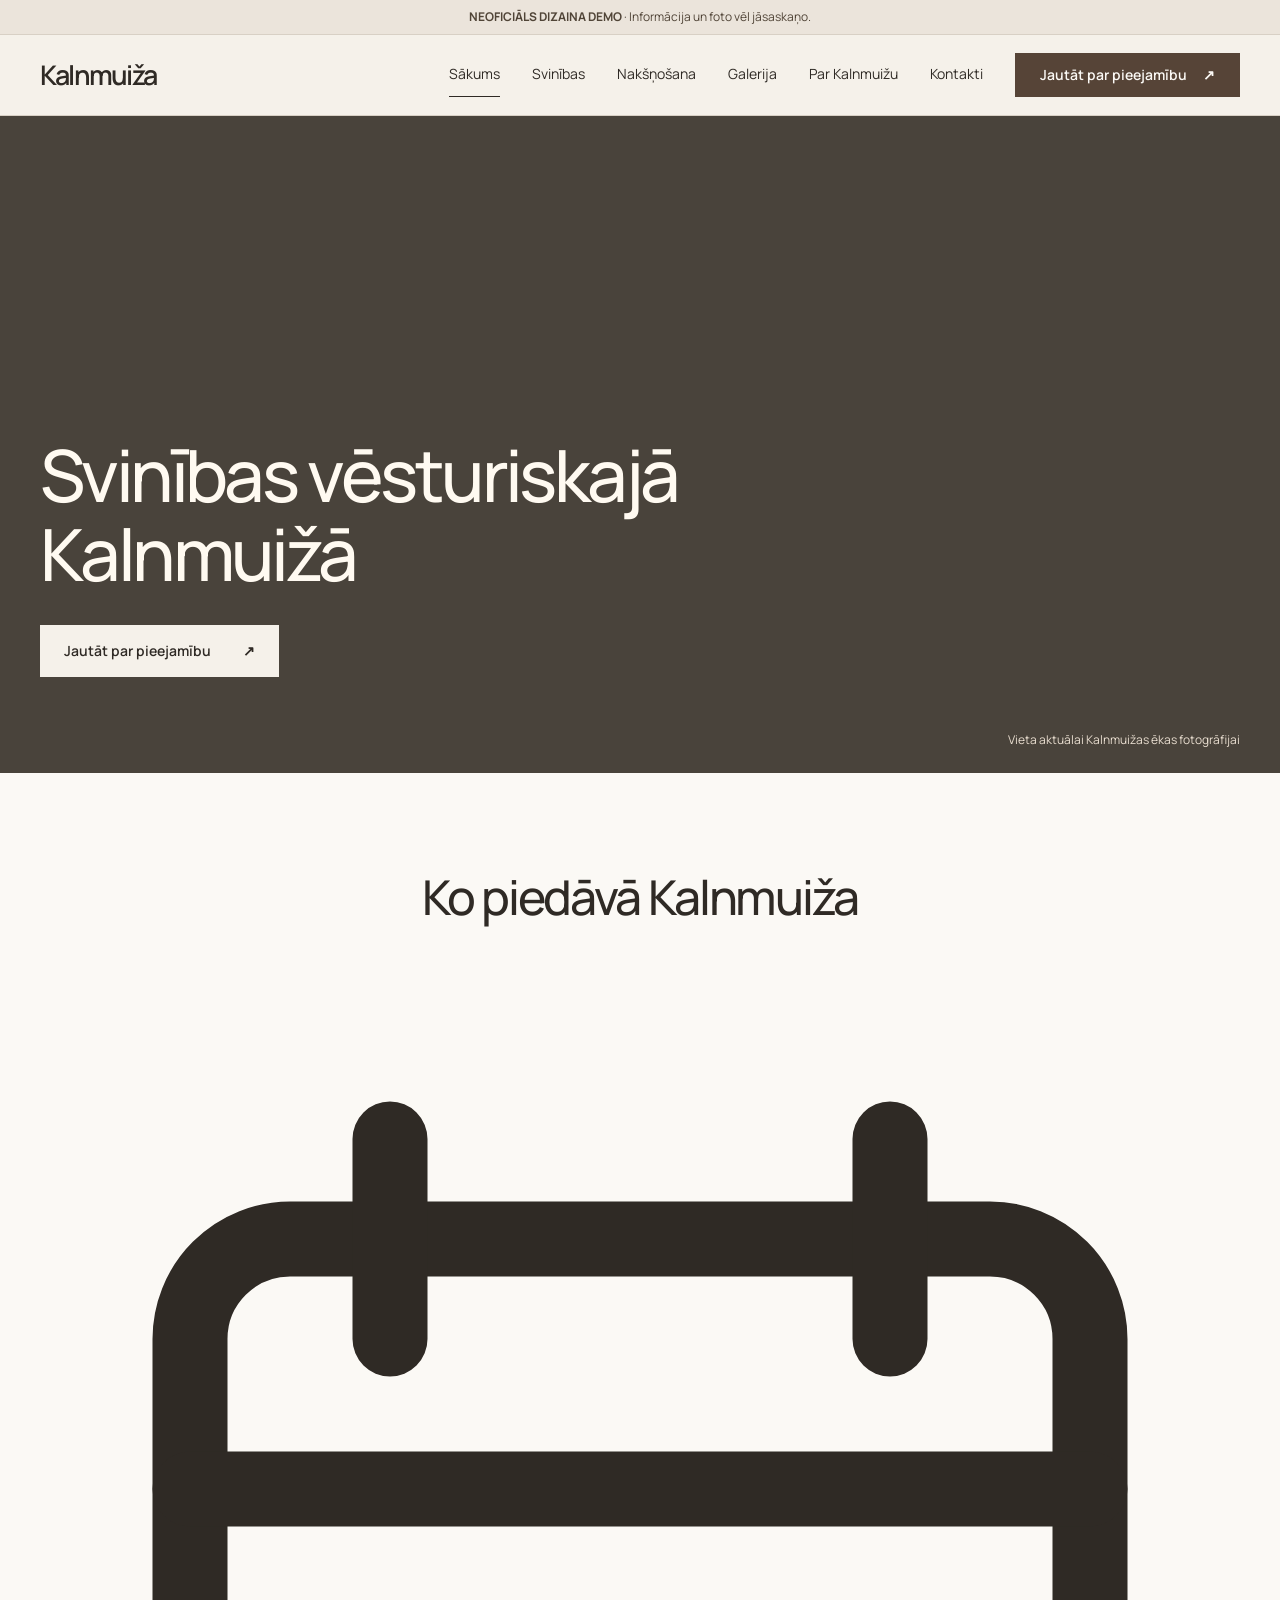
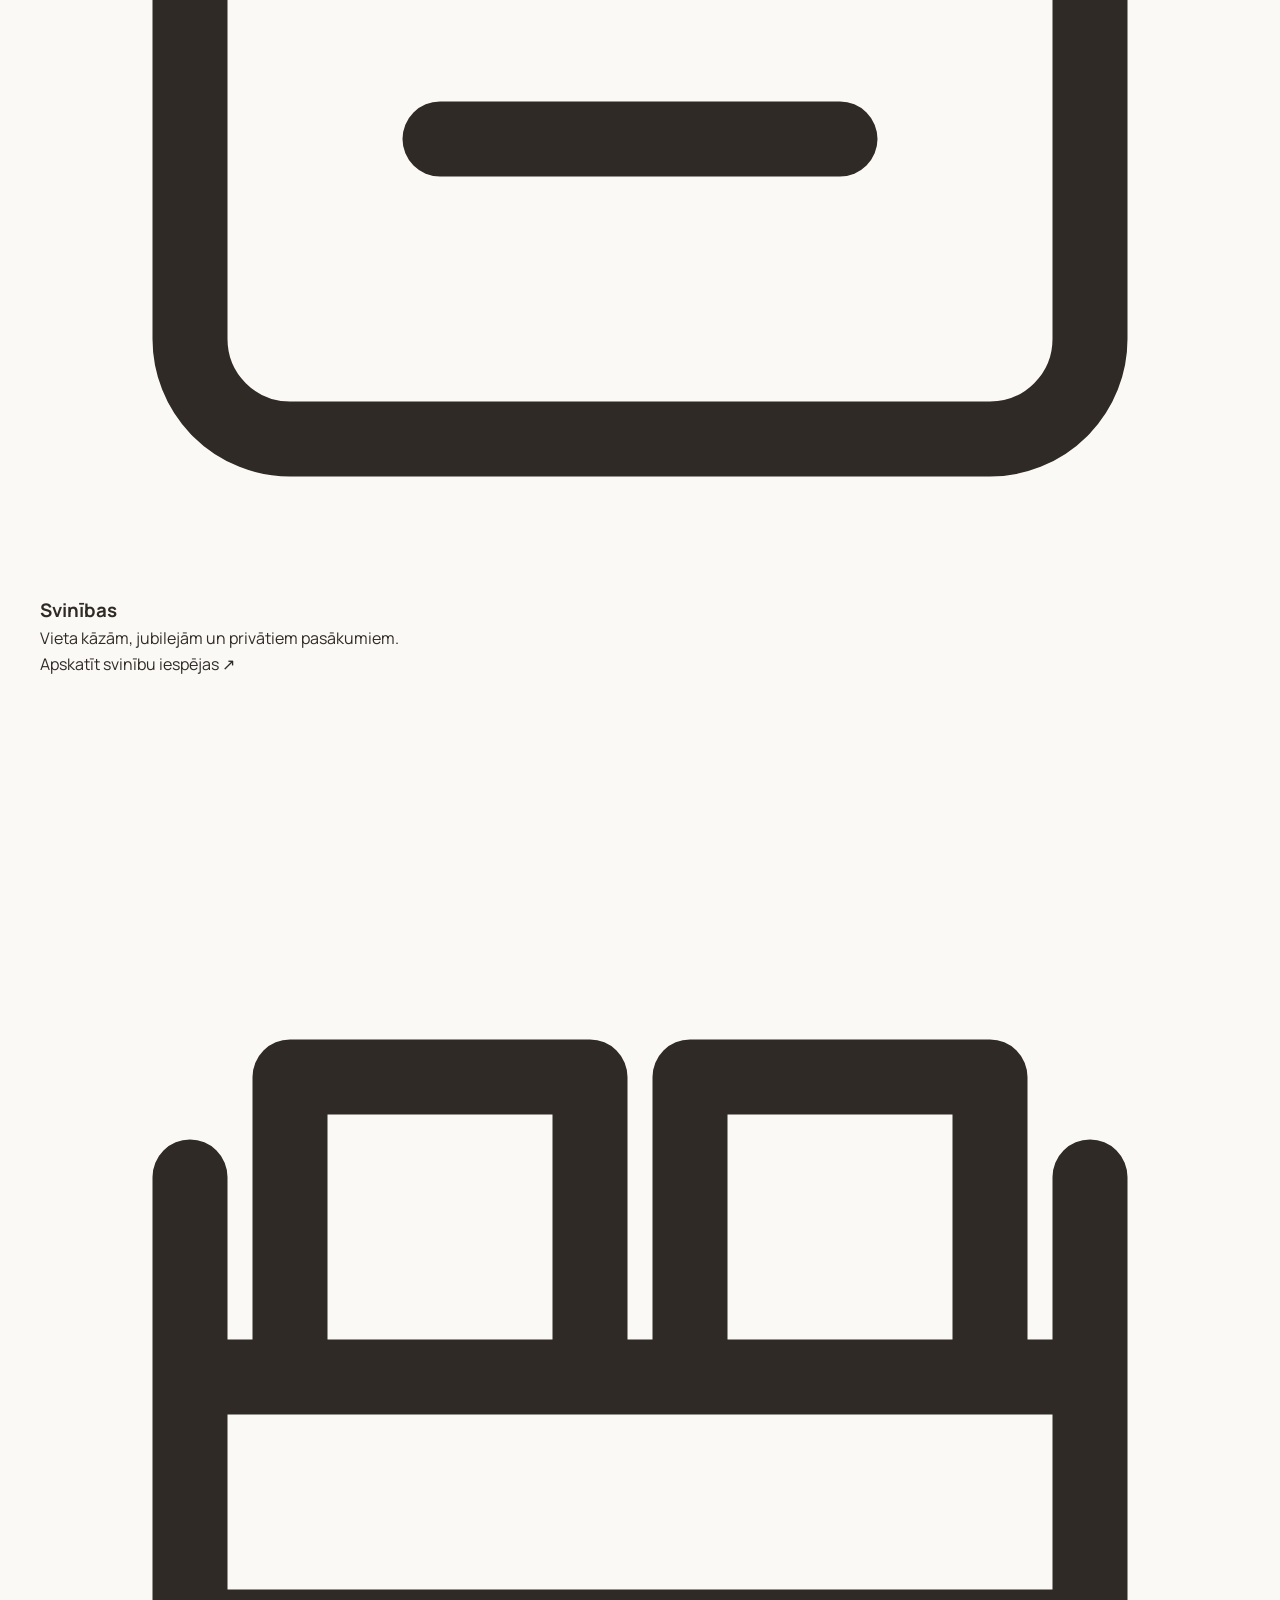
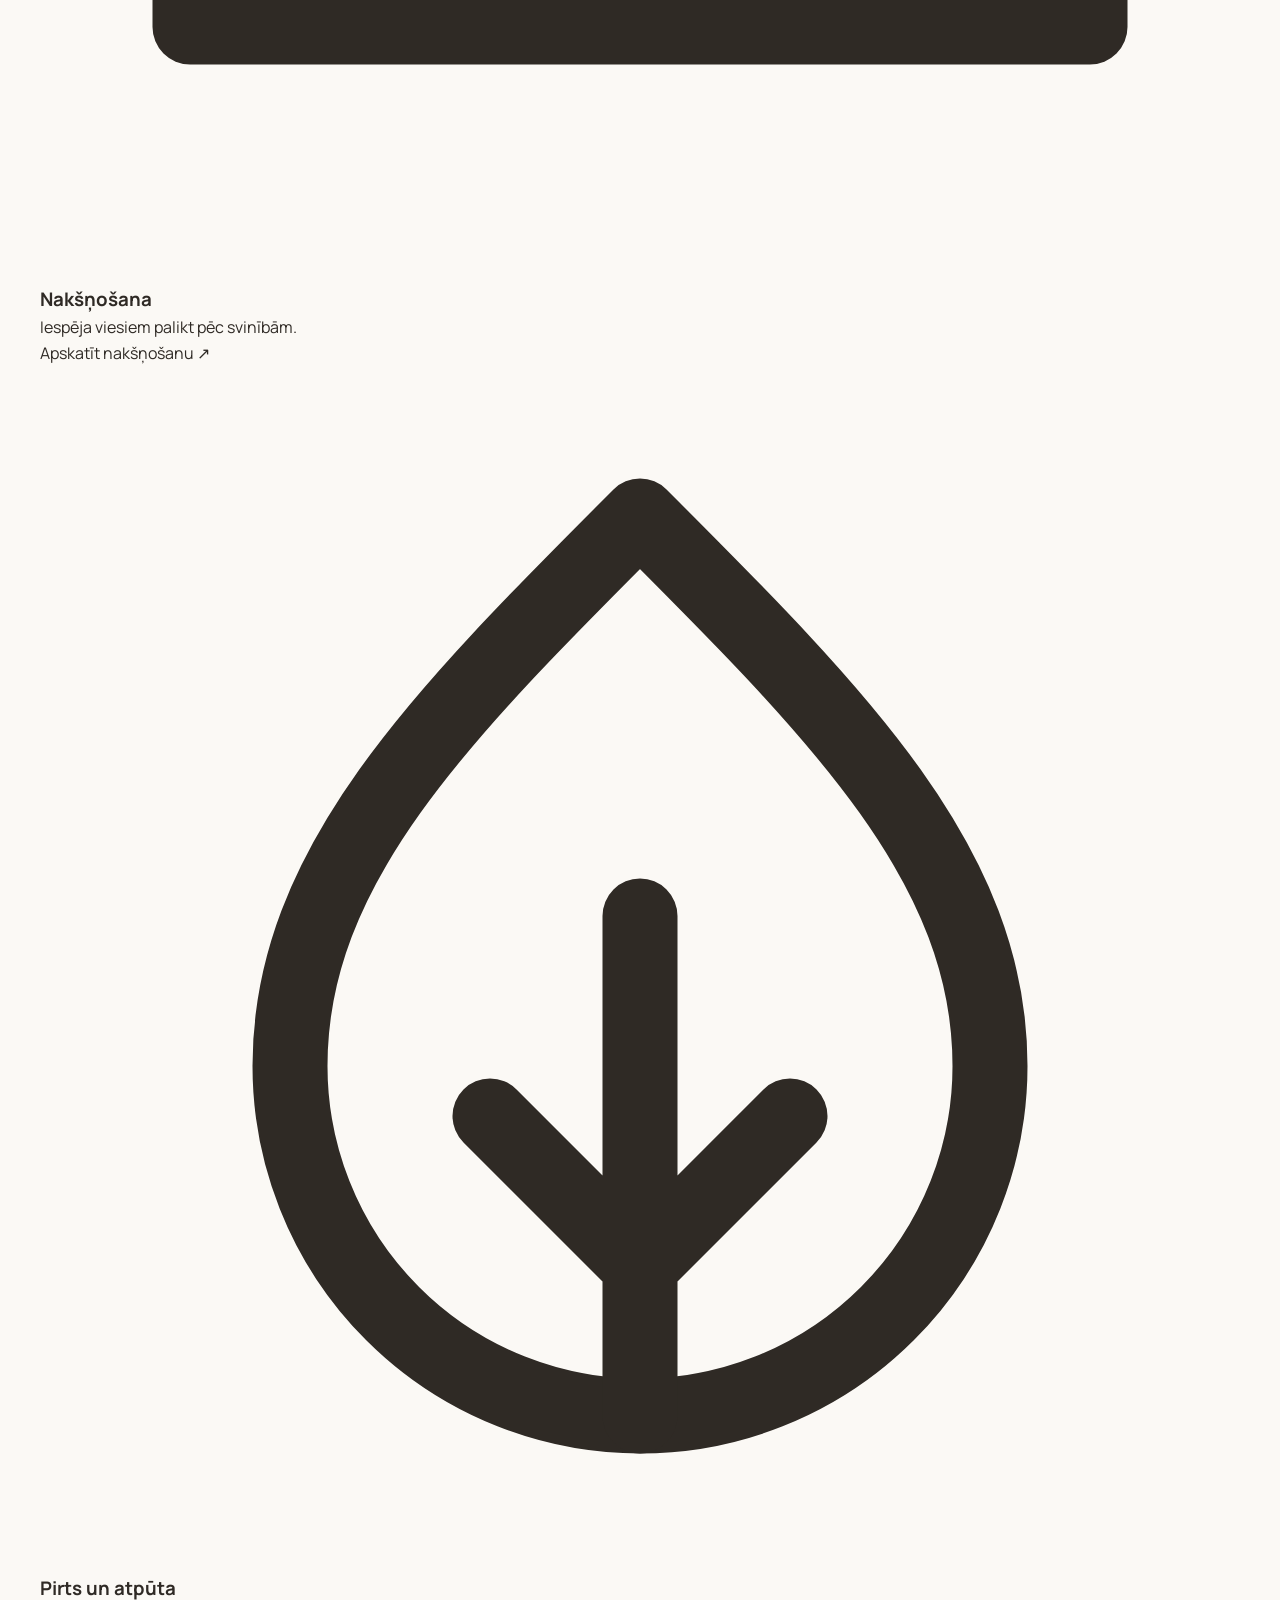
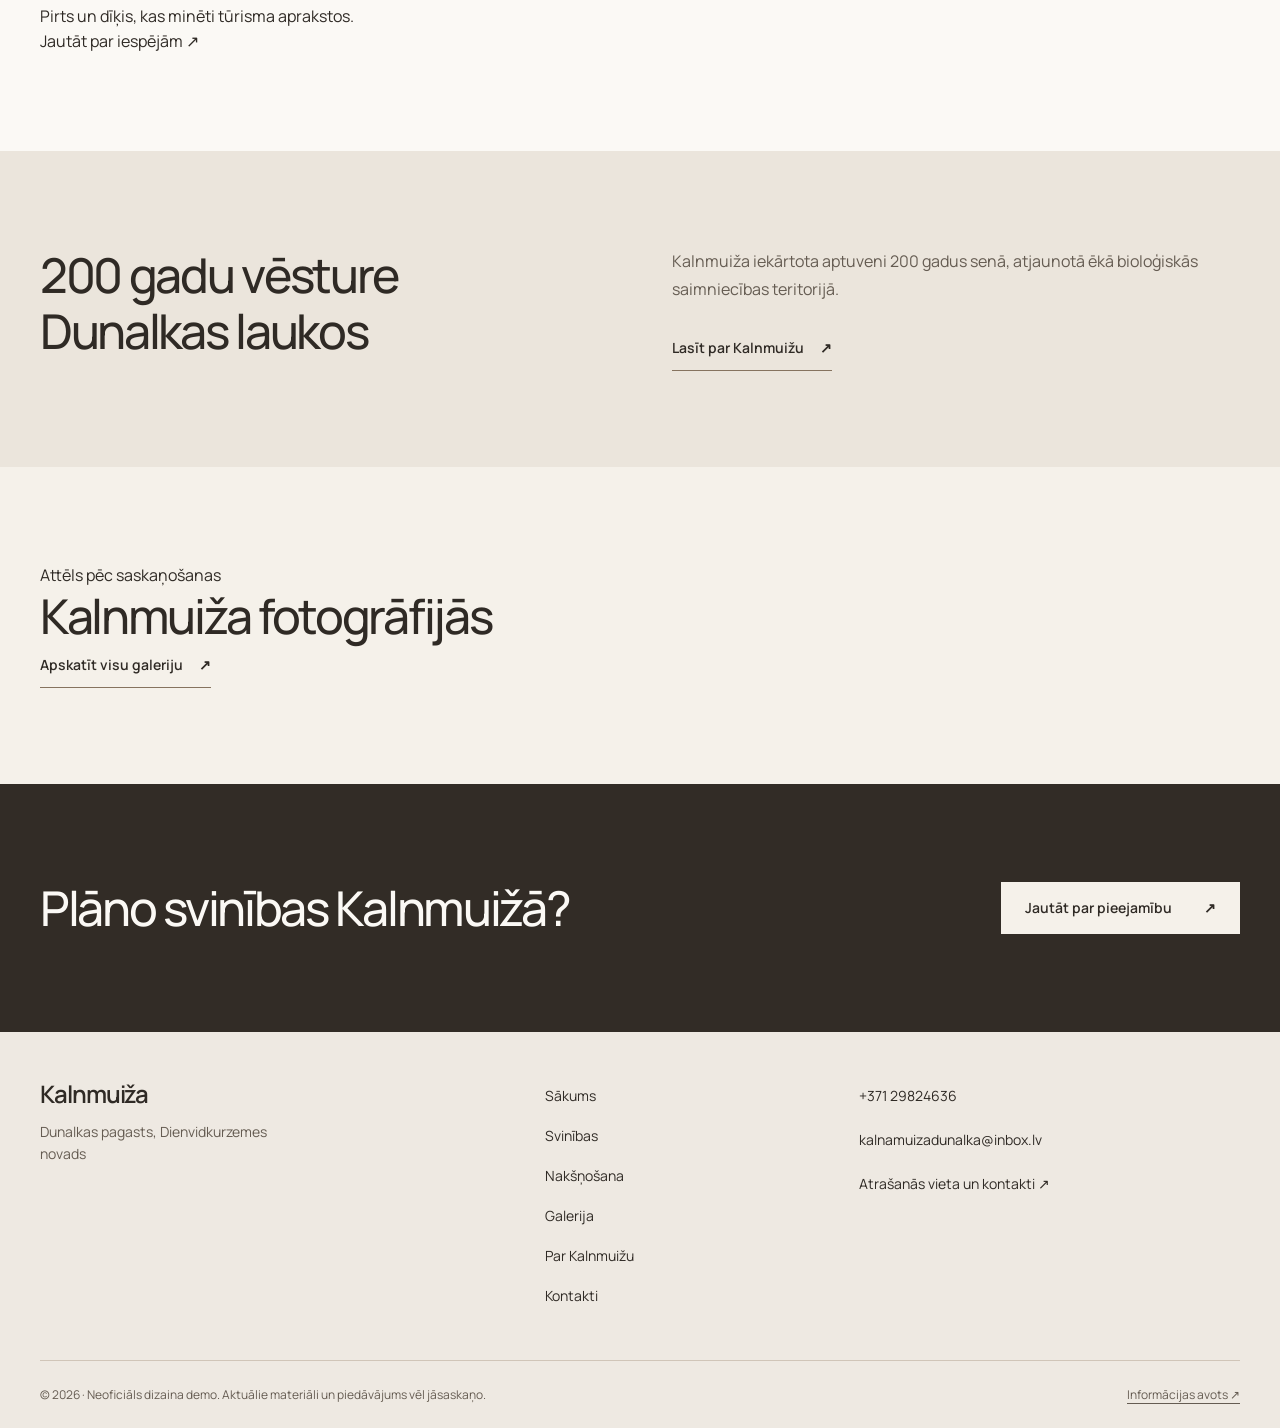
==== commit 539f8d45: "design: implement user annotations in index.html" ====
--- a/index.html
+++ b/index.html
@@ -24,7 +24,7 @@
           <li><a href="svinibas.html">Svinības</a></li>
           <li><a href="naksnosana.html">Nakšņošana</a></li>
           <li><a href="galerija.html">Galerija</a></li>
-          <li><a href="index.html#par-vietu">Par Kalnmuižu</a></li>
+          <li><a href="par-kalnmuizu.html">Par Kalnmuižu</a></li>
           <li><a href="kontakti.html">Kontakti</a></li>
           <li><a class="nav-contact" href="kontakti.html">Jautāt par pieejamību <span aria-hidden="true">↗</span></a></li>
         </ul>
@@ -34,7 +34,7 @@
         <details class="menu">
           <summary aria-label="Atvērt navigācijas izvēlni">Izvēlne</summary>
           <nav class="mobile-links" aria-label="Mobilā navigācija">
-            <ul><li><a href="index.html" aria-current="page">Sākums</a></li><li><a href="svinibas.html">Svinības</a></li><li><a href="naksnosana.html">Nakšņošana</a></li><li><a href="galerija.html">Galerija</a></li><li><a href="index.html#par-vietu">Par Kalnmuižu</a></li><li><a href="kontakti.html">Kontakti</a></li></ul>
+            <ul><li><a href="index.html" aria-current="page">Sākums</a></li><li><a href="svinibas.html">Svinības</a></li><li><a href="naksnosana.html">Nakšņošana</a></li><li><a href="galerija.html">Galerija</a></li><li><a href="par-kalnmuizu.html">Par Kalnmuižu</a></li><li><a href="kontakti.html">Kontakti</a></li></ul>
           </nav>
         </details>
       </div>
@@ -53,21 +53,30 @@
     <section class="section home-offerings" id="iespejas" aria-labelledby="offers-title">
       <div class="wrap">
         <div class="section-centered"><h2 class="heading" id="offers-title">Ko piedāvā Kalnmuiža</h2></div>
-        <div class="offering-list">
-          <article class="offering-row">
-            <div class="offering-symbol"><svg viewBox="0 0 24 24" aria-hidden="true" fill="none" stroke="currentColor" stroke-width="1.5" stroke-linecap="round" stroke-linejoin="round"><rect x="3" y="5" width="18" height="16" rx="2"/><path d="M7 3v4M17 3v4M3 10h18M8 15h8"/></svg></div>
-            <h3>Svinības</h3><p>Vieta kāzām, jubilejām un privātiem pasākumiem.</p>
-            <a class="detail-link" href="svinibas.html">Uzzināt vairāk <span aria-hidden="true">↗</span></a>
+        <div class="choice-grid">
+          <article class="choice-block choice-block--featured">
+            <div class="choice-icon"><svg viewBox="0 0 24 24" aria-hidden="true" fill="none" stroke="currentColor" stroke-width="1.5" stroke-linecap="round" stroke-linejoin="round"><rect x="3" y="5" width="18" height="16" rx="2"/><path d="M7 3v4M17 3v4M3 10h18M8 15h8"/></svg></div>
+            <div class="choice-content">
+              <h3>Svinības</h3>
+              <p>Vieta kāzām, jubilejām un privātiem pasākumiem.</p>
+              <a class="choice-cta" href="svinibas.html">Apskatīt svinību iespējas <span aria-hidden="true">↗</span></a>
+            </div>
           </article>
-          <article class="offering-row">
-            <div class="offering-symbol"><svg viewBox="0 0 24 24" aria-hidden="true" fill="none" stroke="currentColor" stroke-width="1.5" stroke-linecap="round" stroke-linejoin="round"><path d="M3 19v-9M21 19v-9M3 14h18v5H3zM5 14V8h6v6M13 14V8h6v6"/></svg></div>
-            <h3>Nakšņošana</h3><p>Viesu istabas nakšņošanai pēc pasākuma.</p>
-            <a class="detail-link" href="naksnosana.html">Apskatīt nakšņošanu <span aria-hidden="true">↗</span></a>
+          <article class="choice-block">
+            <div class="choice-icon"><svg viewBox="0 0 24 24" aria-hidden="true" fill="none" stroke="currentColor" stroke-width="1.5" stroke-linecap="round" stroke-linejoin="round"><path d="M3 19v-9M21 19v-9M3 14h18v5H3zM5 14V8h6v6M13 14V8h6v6"/></svg></div>
+            <div class="choice-content">
+              <h3>Nakšņošana</h3>
+              <p>Iespēja viesiem palikt pēc svinībām.</p>
+              <a class="choice-cta" href="naksnosana.html">Apskatīt nakšņošanu <span aria-hidden="true">↗</span></a>
+            </div>
           </article>
-          <article class="offering-row">
-            <div class="offering-symbol"><svg viewBox="0 0 24 24" aria-hidden="true" fill="none" stroke="currentColor" stroke-width="1.5" stroke-linecap="round" stroke-linejoin="round"><path d="M12 3c-4 4-7 7-7 11a7 7 0 0 0 14 0c0-4-3-7-7-11Z"/><path d="M12 11v10M9 15l3 3 3-3"/></svg></div>
-            <h3>Pirts un atpūta</h3><p>Tūrisma aprakstos minēta pirts un dīķis.</p>
-            <a class="detail-link" href="kontakti.html">Precizēt iespējas <span aria-hidden="true">↗</span></a>
+          <article class="choice-block">
+            <div class="choice-icon"><svg viewBox="0 0 24 24" aria-hidden="true" fill="none" stroke="currentColor" stroke-width="1.5" stroke-linecap="round" stroke-linejoin="round"><path d="M12 3c-4 4-7 7-7 11a7 7 0 0 0 14 0c0-4-3-7-7-11Z"/><path d="M12 11v10M9 15l3 3 3-3"/></svg></div>
+            <div class="choice-content">
+              <h3>Pirts un atpūta</h3>
+              <p>Pirts un dīķis, kas minēti tūrisma aprakstos.</p>
+              <a class="choice-cta" href="kontakti.html">Jautāt par iespējām <span aria-hidden="true">↗</span></a>
+            </div>
           </article>
         </div>
       </div>
@@ -76,7 +85,18 @@
       <div class="wrap home-story-inner">
         <h2 class="heading" id="about-title">200 gadu vēsture Dunalkas laukos</h2>
         <div><p>Kalnmuiža iekārtota aptuveni 200 gadus senā, atjaunotā ēkā bioloģiskās saimniecības teritorijā.</p>
-          <a class="detail-link" href="galerija.html">Apskatīt galeriju <span aria-hidden="true">↗</span></a>
+          <a class="detail-link" href="par-kalnmuizu.html">Lasīt par Kalnmuižu <span aria-hidden="true">↗</span></a>
+        </div>
+      </div>
+    </section>
+    <section class="section gallery-peek" aria-labelledby="gallery-peek-title">
+      <div class="wrap gallery-peek-grid">
+        <div class="gallery-peek-visual" role="img" aria-label="Vieta aktuālai Kalnmuižas galerijas fotogrāfijai">
+          <span>Attēls pēc saskaņošanas</span>
+        </div>
+        <div class="gallery-peek-content">
+          <h2 class="heading" id="gallery-peek-title">Kalnmuiža fotogrāfijās</h2>
+          <a class="detail-link" href="galerija.html">Apskatīt visu galeriju <span aria-hidden="true">↗</span></a>
         </div>
       </div>
     </section>
@@ -92,7 +112,7 @@
       <div class="footer">
         <div class="footer-brand"><strong>Kalnmuiža</strong><span>Dunalkas pagasts, Dienvidkurzemes novads</span></div>
         <nav class="footer-nav" aria-label="Kājenes navigācija">
-          <ul><li><a href="index.html" aria-current="page">Sākums</a></li><li><a href="svinibas.html">Svinības</a></li><li><a href="naksnosana.html">Nakšņošana</a></li><li><a href="galerija.html">Galerija</a></li><li><a href="index.html#par-vietu">Par Kalnmuižu</a></li><li><a href="kontakti.html">Kontakti</a></li></ul>
+          <ul><li><a href="index.html" aria-current="page">Sākums</a></li><li><a href="svinibas.html">Svinības</a></li><li><a href="naksnosana.html">Nakšņošana</a></li><li><a href="galerija.html">Galerija</a></li><li><a href="par-kalnmuizu.html">Par Kalnmuižu</a></li><li><a href="kontakti.html">Kontakti</a></li></ul>
         </nav>
         <div class="footer-info">
           <a href="tel:+37129824636">+371 29824636</a>
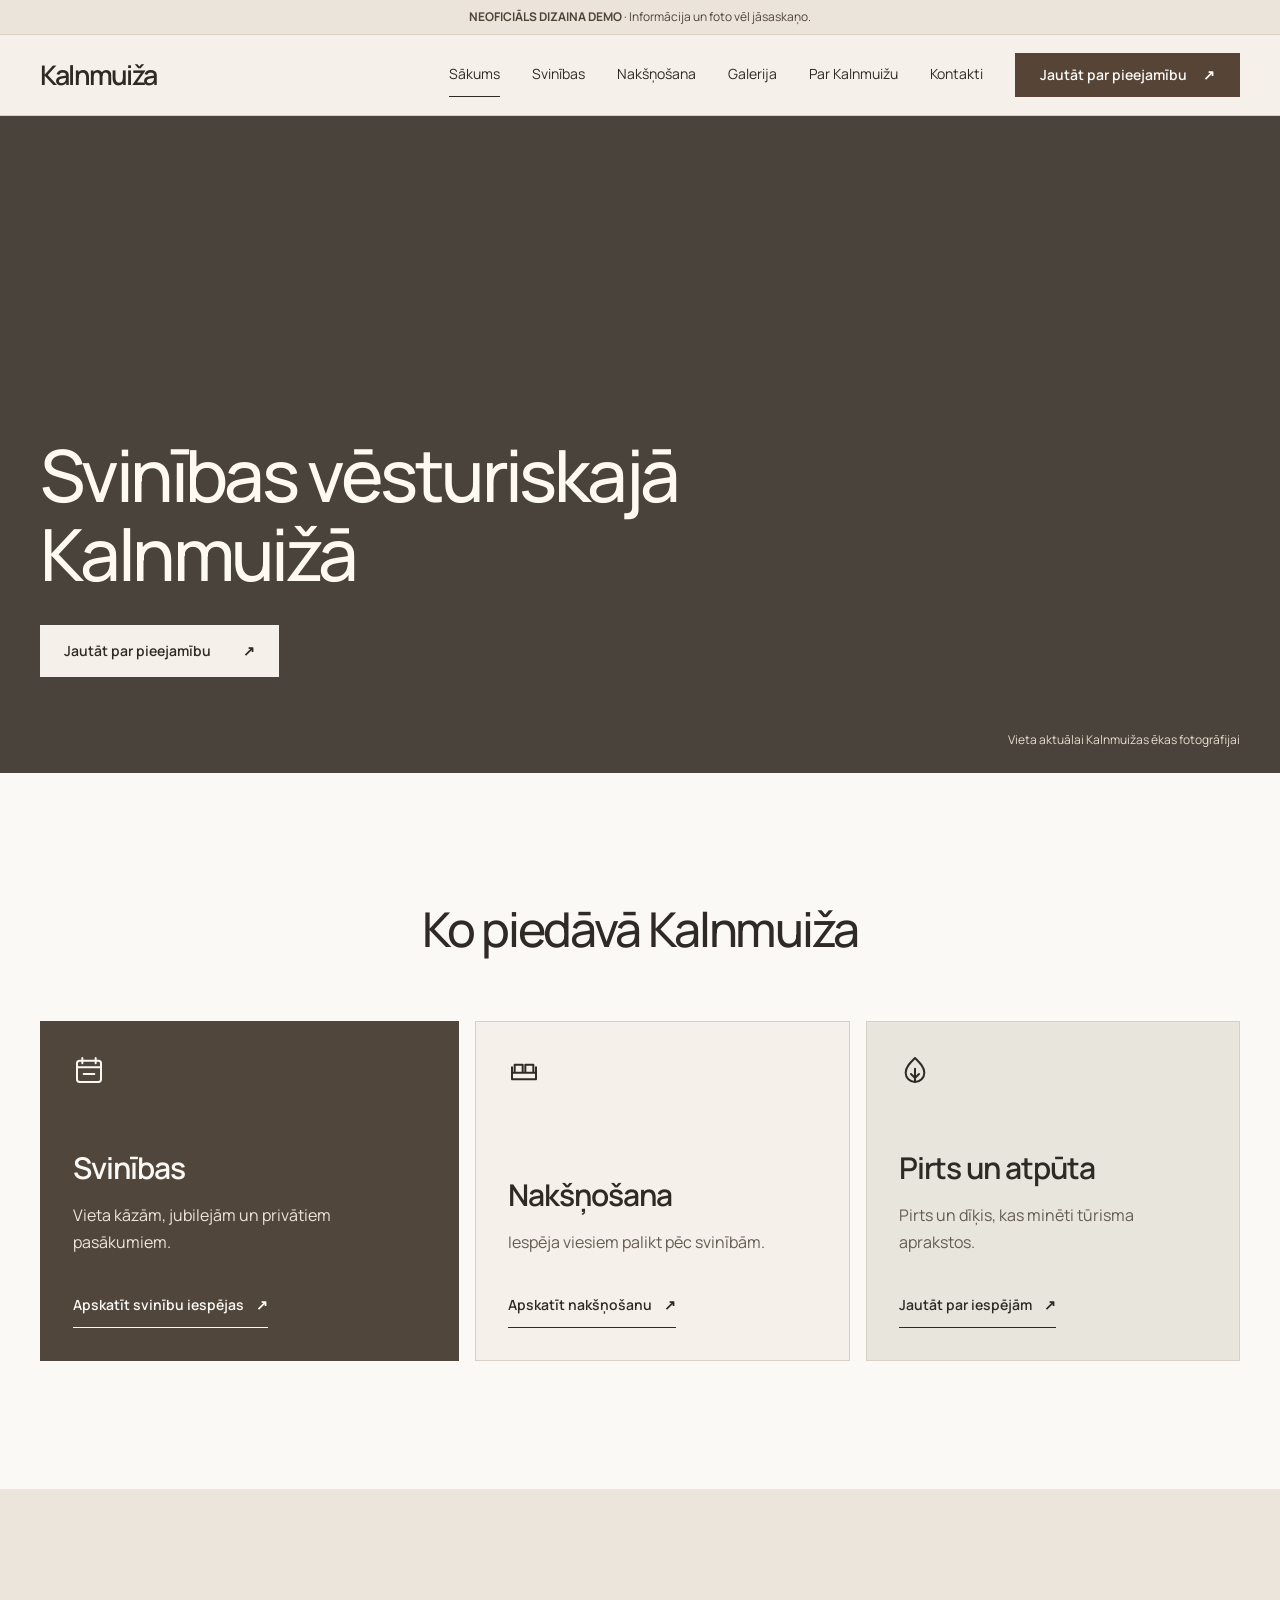
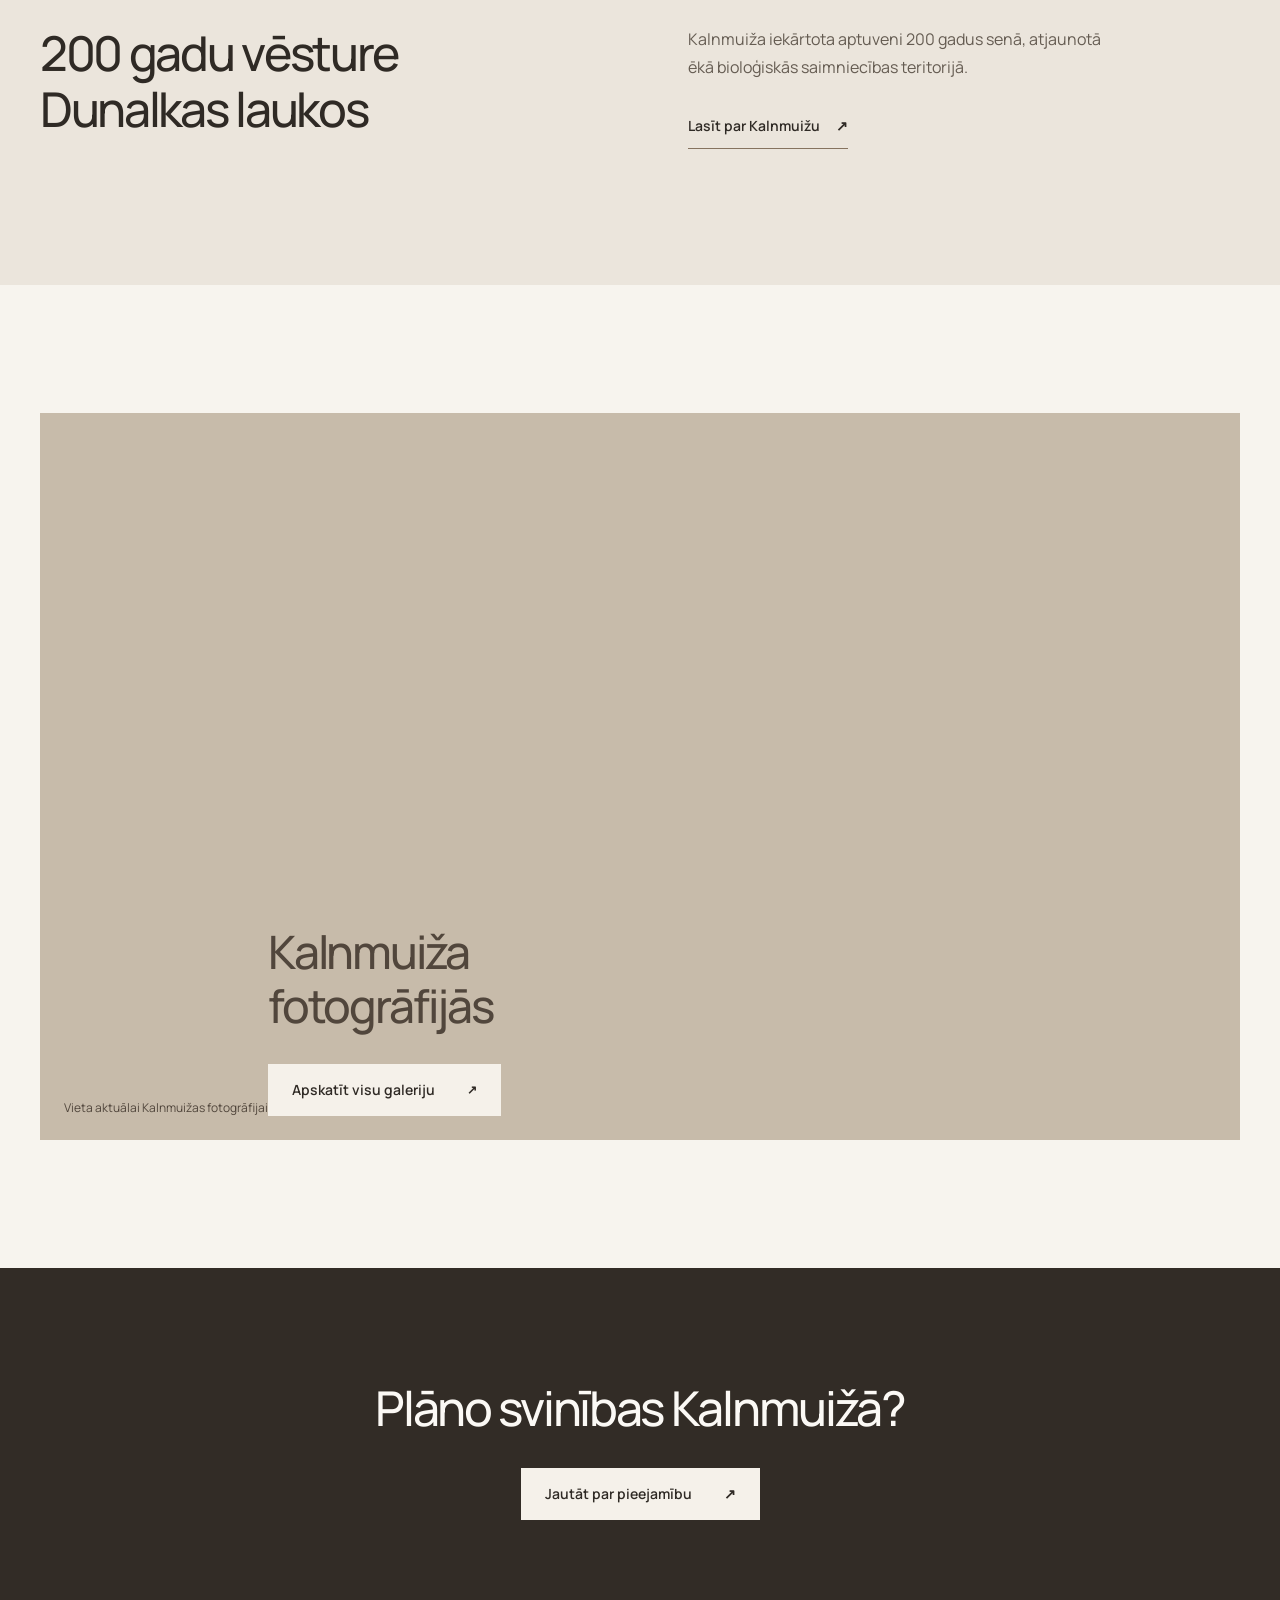
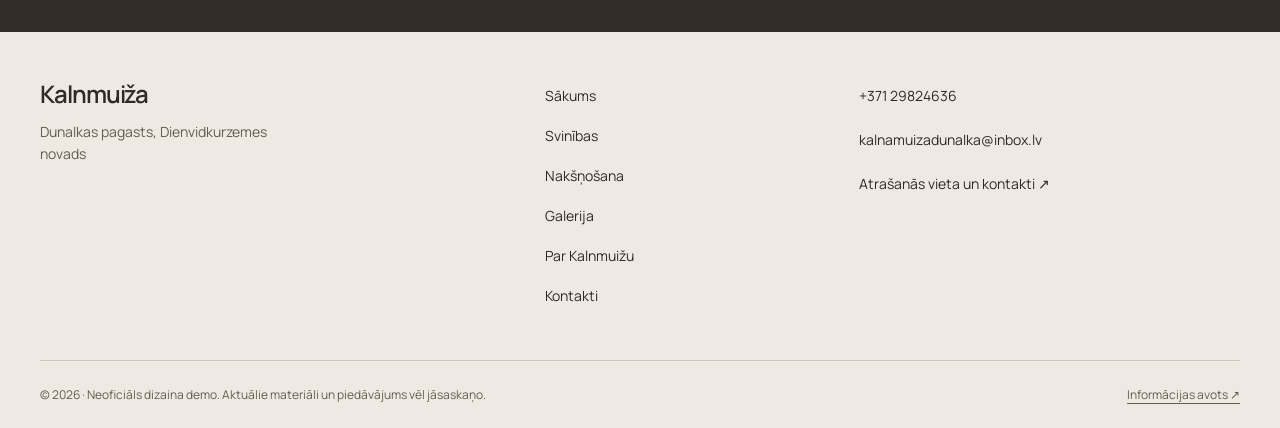
==== commit 1f11e84e: "design: simplify inner-page headings and complete editorial gallery preview" ====
--- a/index.html
+++ b/index.html
@@ -90,13 +90,13 @@
       </div>
     </section>
     <section class="section gallery-peek" aria-labelledby="gallery-peek-title">
-      <div class="wrap gallery-peek-grid">
-        <div class="gallery-peek-visual" role="img" aria-label="Vieta aktuālai Kalnmuižas galerijas fotogrāfijai">
-          <span>Attēls pēc saskaņošanas</span>
-        </div>
-        <div class="gallery-peek-content">
-          <h2 class="heading" id="gallery-peek-title">Kalnmuiža fotogrāfijās</h2>
-          <a class="detail-link" href="galerija.html">Apskatīt visu galeriju <span aria-hidden="true">↗</span></a>
+      <div class="wrap">
+        <div class="gallery-peek-visual">
+          <span class="gallery-peek-note">Vieta aktuālai Kalnmuižas fotogrāfijai</span>
+          <div class="gallery-peek-content">
+            <h2 class="heading" id="gallery-peek-title">Kalnmuiža fotogrāfijās</h2>
+            <a class="cta gallery-peek-cta" href="galerija.html">Apskatīt visu galeriju <span aria-hidden="true">↗</span></a>
+          </div>
         </div>
       </div>
     </section>
--- a/styles.css
+++ b/styles.css
@@ -364,20 +364,13 @@
 .home-offerings {background:var(--paper);}
 .section-centered {text-align:center;max-width:860px;margin-inline:auto;margin-bottom:var(--s16);}
 .section-centered .heading {margin-inline:auto;}
-.offering-list {border-top:1px solid var(--line);}
-.offering-row {display:grid;grid-template-columns:80px minmax(0,.85fr) minmax(0,1.15fr) 230px;gap:var(--s6);align-items:center;padding:var(--s8) 0;border-bottom:1px solid var(--line);}
-.offering-symbol {display:flex;align-items:center;justify-content:flex-start;color:var(--brown);}
-.offering-symbol svg {width:30px;height:30px;stroke-width:1.5;}
-.offering-row h3 {font:600 var(--h3)/1.25 var(--heading-font);letter-spacing:-.035em;}
-.offering-row p {color:var(--muted);font-size:var(--body);line-height:1.65;max-width:47ch;}
-.offering-row .detail-link {justify-self:end;white-space:nowrap;}
 .home-story {background:#ebe5dc;}
 .home-story-inner {display:grid;grid-template-columns:minmax(0,1fr) minmax(0,1fr);gap:var(--s16);align-items:start;}
 .home-story-inner p {color:var(--muted);font-size:var(--body);line-height:1.75;max-width:58ch;}
 .home-story .detail-link {margin-top:var(--s6);}
 .home-final {background:#322c26;color:var(--paper);padding-block:var(--section-pad);}
-.home-final-inner {display:flex;align-items:center;justify-content:space-between;gap:var(--s12);}
-.home-final .heading {max-width:690px;}
+.home-final-inner {display:flex;flex-direction:column;align-items:center;justify-content:center;gap:var(--s8);text-align:center;}
+.home-final .heading {max-width:900px;text-align:center;}
 .home-final .cta {flex-shrink:0;}
 .room-guide {background:var(--paper);}
 .room-guide .section-centered {margin-bottom:var(--s12);}
@@ -400,21 +393,13 @@
 .contacts-page {background:var(--paper);}
 .contacts-grid {display:grid;grid-template-columns:minmax(0,.92fr) minmax(0,1.08fr);gap:var(--s16);align-items:start;}
 .contacts-main {display:flex;flex-direction:column;align-items:flex-start;gap:var(--s6);}
-.contacts-main .phone {color:var(--ink);border-bottom-color:var(--brown);}
-.contacts-main .contact-secondary a {color:var(--ink);}
-.contacts-main p {font-size:var(--body);color:var(--muted);line-height:1.7;}
 .contacts-page .where-map-frame {aspect-ratio:1.25;min-height:340px;}
 .site-footer {padding-top:var(--s12);}
 @media(max-width:1024px) {
-  .offering-row {grid-template-columns:50px minmax(0,.85fr) minmax(0,1.1fr);gap:var(--s4);}
-  .offering-row .detail-link {grid-column:2/-1;justify-self:start;margin-top:0;}
   .home-story-inner,.detail-split,.contacts-grid {gap:var(--s8);}
 }
 @media(max-width:860px) {
   .home-story-inner,.detail-split,.contacts-grid {grid-template-columns:1fr;}
-  .home-final-inner {align-items:flex-start;flex-direction:column;}
-  .offering-row {grid-template-columns:42px minmax(0,1fr);gap:var(--s3) var(--s4);}
-  .offering-row p,.offering-row .detail-link {grid-column:2;justify-self:start;}
   .room-guide-points {gap:var(--s4);}
 }
 @media(max-width:760px) {
@@ -422,8 +407,6 @@
   .breadcrumbs {margin-bottom:var(--s8);}
   .page-intro p {margin-top:var(--s4);}
   .section-centered {margin-bottom:var(--s8);}
-  .offering-row {padding:var(--s6) 0;}
-  .offering-row h3 {font-size:var(--h3);}
   .room-guide-points {grid-template-columns:1fr;gap:var(--s6);}
   .room-guide-point {padding-top:var(--s4);gap:var(--s2);}
   .detail-photo {padding:var(--s6);aspect-ratio:1.35;}
@@ -433,3 +416,84 @@
   .contacts-page .where-map-frame {min-height:270px;aspect-ratio:4/3;}
   .home-final-inner {gap:var(--s8);}
 }
+
+
+/* Approved design review: three considered service choices, calm spacing, clear CTAs. */
+.home-offerings {padding-block:128px;}
+.home-offerings .section-centered {margin-bottom:var(--s16);}
+.choice-grid {display:grid;grid-template-columns:1.12fr 1fr 1fr;gap:var(--s4);align-items:stretch;}
+.choice-block {display:flex;flex-direction:column;justify-content:space-between;gap:var(--s16);min-width:0;min-height:335px;padding:var(--s8);background:#efeae3;border:1px solid var(--line);}
+.choice-block:nth-child(2) {background:#f5f1ea;}
+.choice-block:nth-child(3) {background:#e8e5dc;}
+.choice-block--featured {background:#51463c;color:var(--paper);border-color:#51463c;}
+.choice-icon {display:flex;align-items:flex-start;}
+.choice-icon svg {width:32px;height:32px;stroke-width:1.5;flex-shrink:0;}
+.choice-content {display:flex;flex-direction:column;align-items:flex-start;gap:var(--s4);}
+.choice-content h3 {font:600 var(--h3)/1.2 var(--heading-font);letter-spacing:-.035em;}
+.choice-content p {font-size:var(--body);line-height:1.7;max-width:34ch;color:var(--muted);}
+.choice-block--featured p {color:#eee5db;}
+.choice-cta {display:inline-flex;align-items:center;justify-content:space-between;gap:var(--s3);min-height:44px;margin-top:var(--s3);font-size:var(--secondary);font-weight:600;border-bottom:1px solid currentColor;}
+.choice-cta:hover {opacity:.7;}
+.home-story {padding-block:136px;}
+.home-story-inner {gap:var(--s24);}
+.home-story-inner p {max-width:42ch;}
+.gallery-peek {padding-block:128px;background:#f7f4ee;}
+.gallery-peek-grid {display:grid;grid-template-columns:minmax(0,1.3fr) minmax(0,.7fr);gap:var(--s16);align-items:center;}
+.gallery-peek-visual {display:flex;align-items:end;aspect-ratio:1.65;min-height:360px;background:#c7bbaa;padding:var(--s6);color:#51463c;}
+.gallery-peek-visual span {font-size:var(--label);line-height:1.4;}
+.gallery-peek-content {max-width:350px;display:flex;flex-direction:column;align-items:flex-start;gap:var(--s8);}
+.gallery-peek-content .heading {font-size:clamp(34px,3.6vw,48px);}
+.home-final {padding-block:112px;}
+.about-page {background:var(--paper);}
+.about-page-grid {display:grid;grid-template-columns:minmax(0,1fr) minmax(0,1fr);align-items:center;gap:var(--s16);}
+.about-page-image {display:flex;align-items:flex-end;min-height:470px;aspect-ratio:1.08;background:#cbbcac;padding:var(--s6);font-size:var(--secondary);color:#554739;}
+.about-page-copy .heading {max-width:500px;margin-bottom:var(--s6);}
+.about-page-copy p {max-width:55ch;color:var(--muted);line-height:1.8;margin-bottom:var(--s6);}
+.about-page-copy .detail-link {margin-top:var(--s2);}
+
+/* Contact hierarchy: icons are visual wayfinding, no rows of CTA underlines. */
+.contacts-main {gap:var(--s6);max-width:540px;width:100%;}
+.contact-action {display:flex;align-items:center;gap:var(--s4);min-height:56px;color:var(--ink);font-size:var(--body);font-weight:500;text-decoration:none;border:0;}
+.contact-action svg,.contact-location svg {color:var(--brown);flex-shrink:0;}
+.contact-action--phone {font-size:30px;font-weight:500;line-height:1.3;letter-spacing:-.04em;min-height:64px;}
+.contact-action-arrow {margin-left:auto;font-size:var(--secondary);color:var(--muted);}
+.contact-action:hover span:not(.contact-action-arrow) {text-decoration:underline;text-underline-offset:5px;}
+.contact-action-group {display:grid;grid-template-columns:1fr 1fr;gap:var(--s6);width:100%;}
+.contact-action-group .contact-action {font-size:var(--secondary);}
+.contact-location {display:flex;align-items:flex-start;gap:var(--s4);max-width:520px;font-size:var(--secondary);line-height:1.7;color:var(--muted);}
+.contact-directions {display:inline-flex;gap:var(--s6);align-items:center;min-height:48px;padding:0 var(--s6);background:var(--brown);color:var(--paper);font-size:var(--secondary);font-weight:600;text-decoration:none;}
+.contact-directions:hover {background:var(--ink);}
+.contacts-page {padding-top:var(--s20);}
+
+@media(max-width:1024px) {
+  .choice-grid {gap:var(--s3);}
+  .choice-block {padding:var(--s6);min-height:320px;}
+  .home-story-inner {gap:var(--s12);}
+  .gallery-peek-grid,.about-page-grid {gap:var(--s8);}
+}
+@media(max-width:860px) {
+  .choice-grid {grid-template-columns:repeat(2,minmax(0,1fr));}
+  .choice-block--featured {grid-column:1/-1;min-height:265px;}
+  .choice-block:not(.choice-block--featured) {min-height:285px;}
+  .home-story-inner {gap:var(--s8);}
+  .gallery-peek-grid,.about-page-grid {grid-template-columns:1fr;}
+  .gallery-peek-visual {min-height:0;aspect-ratio:1.7;}
+  .gallery-peek-content {max-width:700px;}
+  .about-page-image {min-height:0;aspect-ratio:1.6;}
+}
+@media(max-width:760px) {
+  .home-offerings,.gallery-peek {padding-block:80px;}
+  .home-story {padding-block:88px;}
+  .home-story-inner {gap:var(--s6);}
+  .choice-grid {grid-template-columns:1fr;gap:var(--s3);}
+  .choice-block,.choice-block--featured,.choice-block:not(.choice-block--featured) {grid-column:auto;min-height:250px;padding:var(--s6);gap:var(--s6);}
+  .gallery-peek-visual {aspect-ratio:1.3;}
+  .gallery-peek-content {gap:var(--s6);}
+  .home-final {padding-block:80px;}
+  .home-final-inner {align-items:center;text-align:center;gap:var(--s6);}
+  .about-page-image {aspect-ratio:1.25;}
+  .contacts-page {padding-top:var(--s8);}
+  .contact-action--phone {font-size:26px;}
+  .contact-action-group {grid-template-columns:1fr;gap:var(--s2);}
+  .contact-action-group .contact-action {min-height:48px;}
+}
